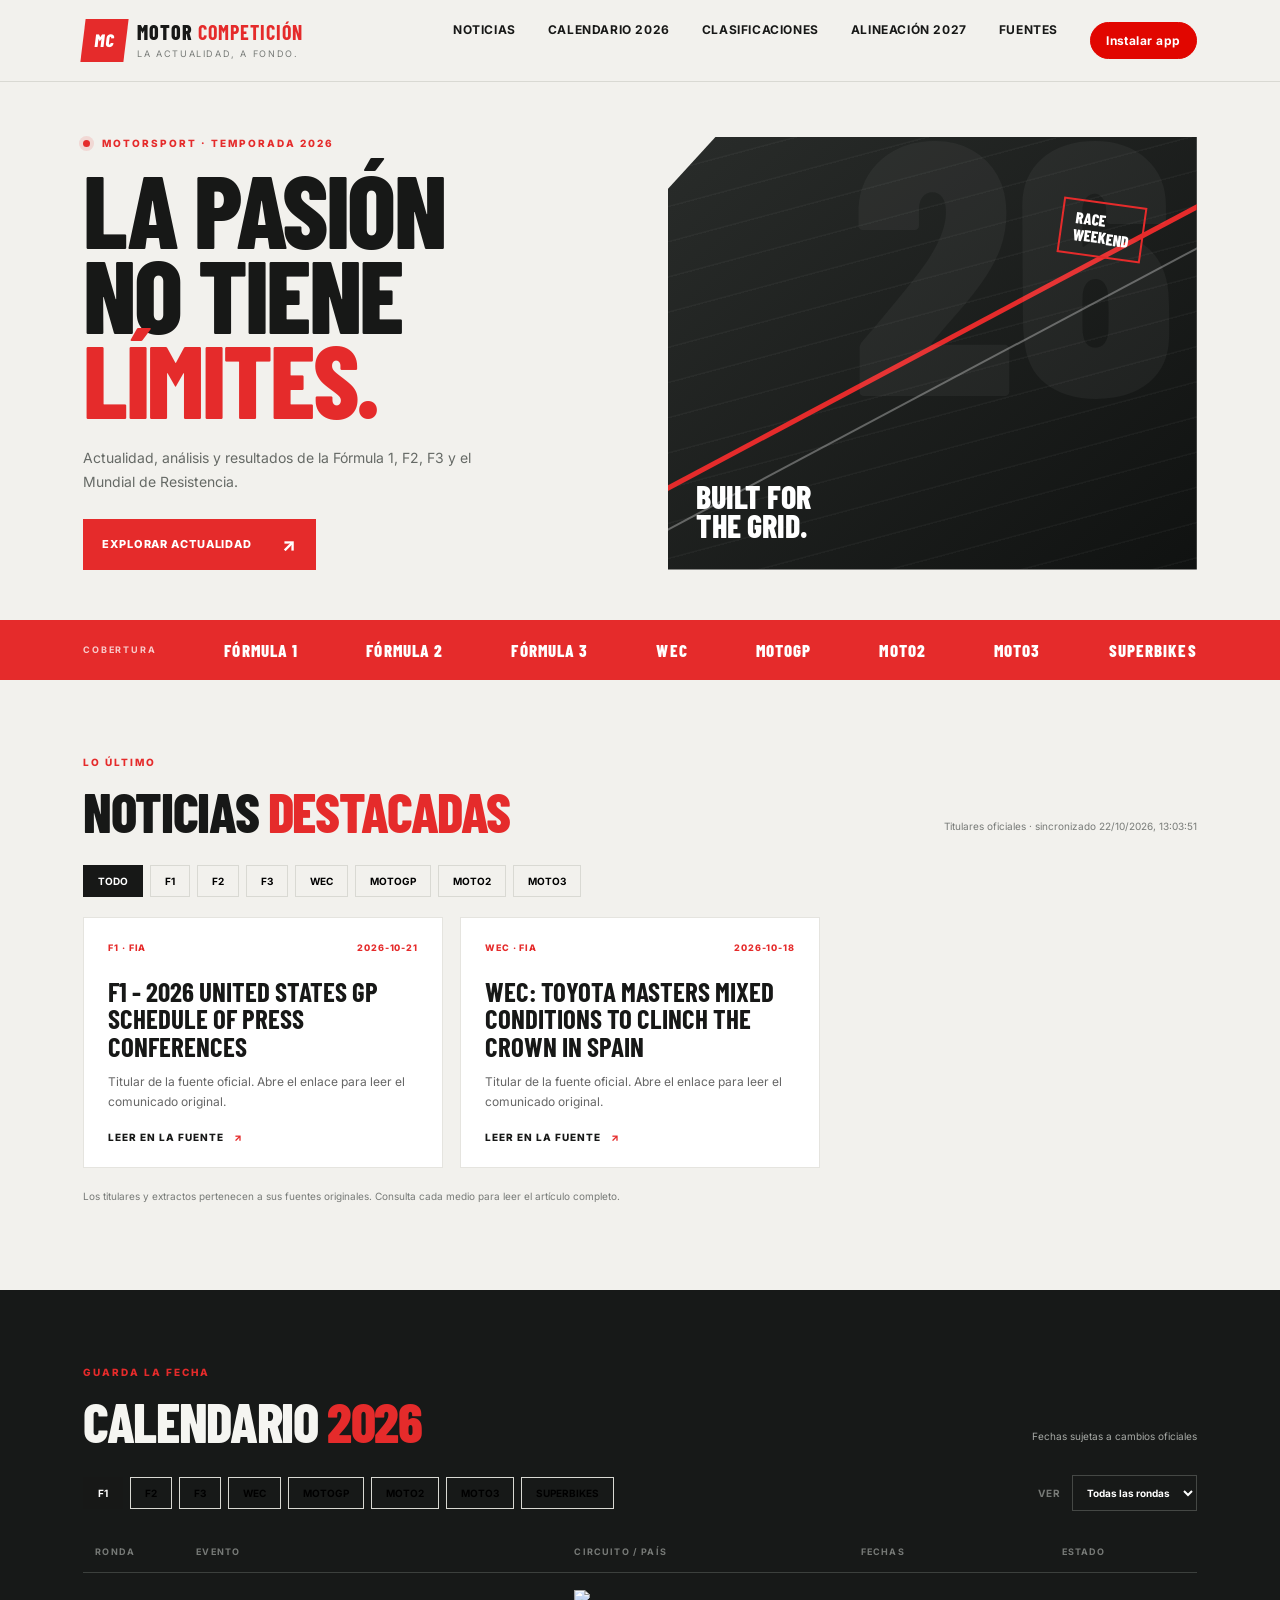
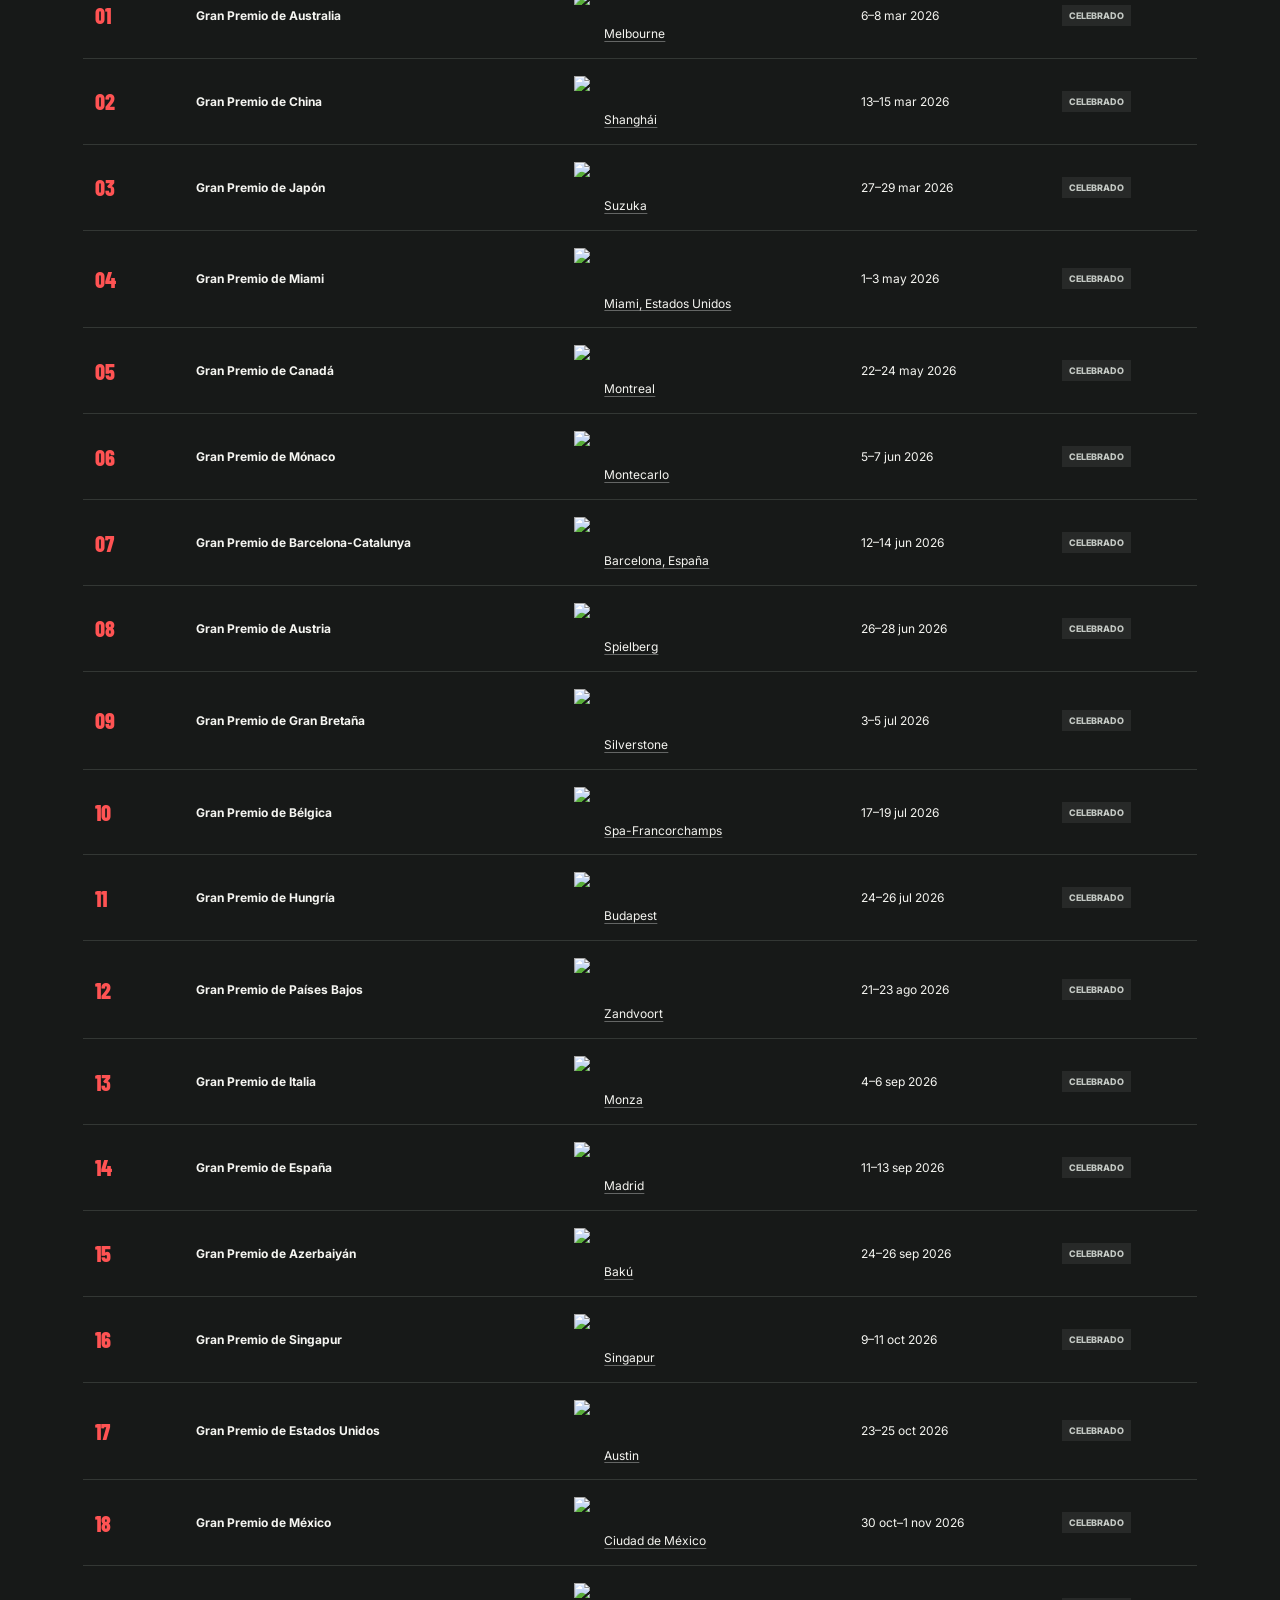
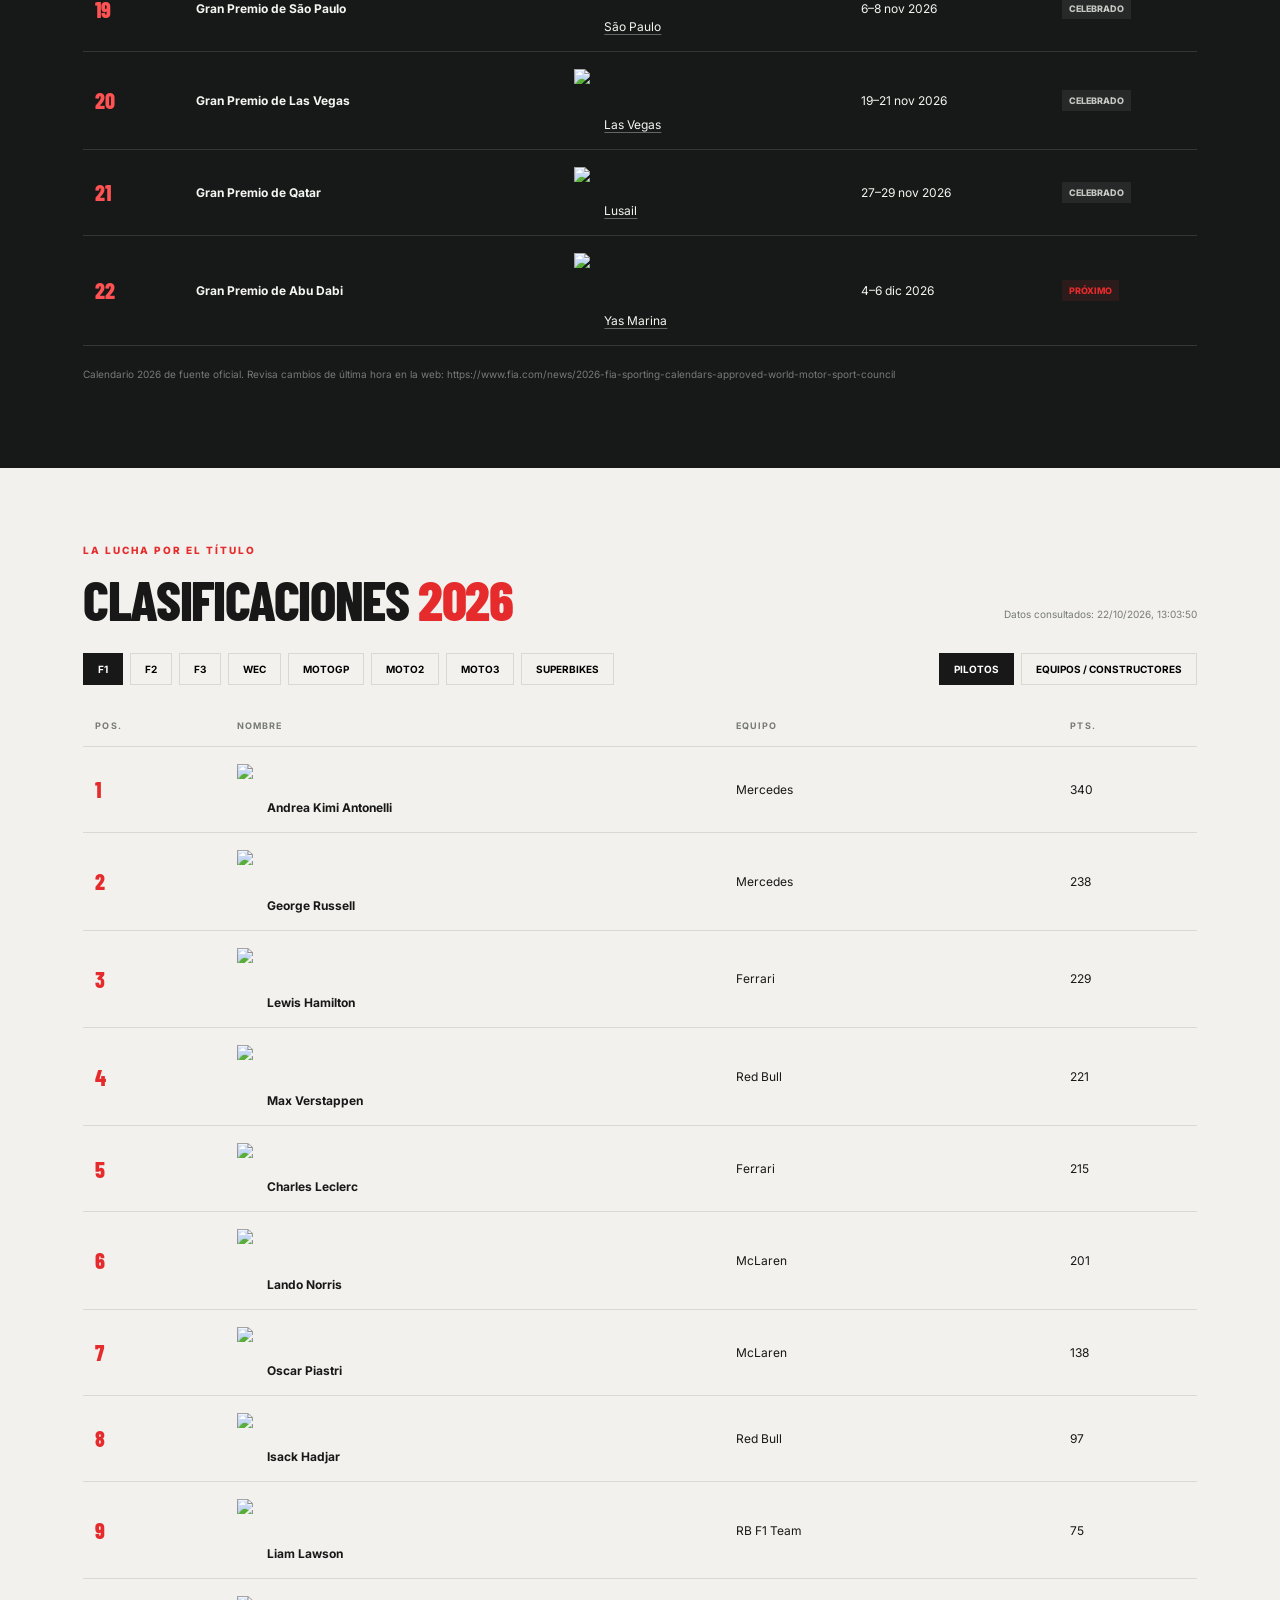
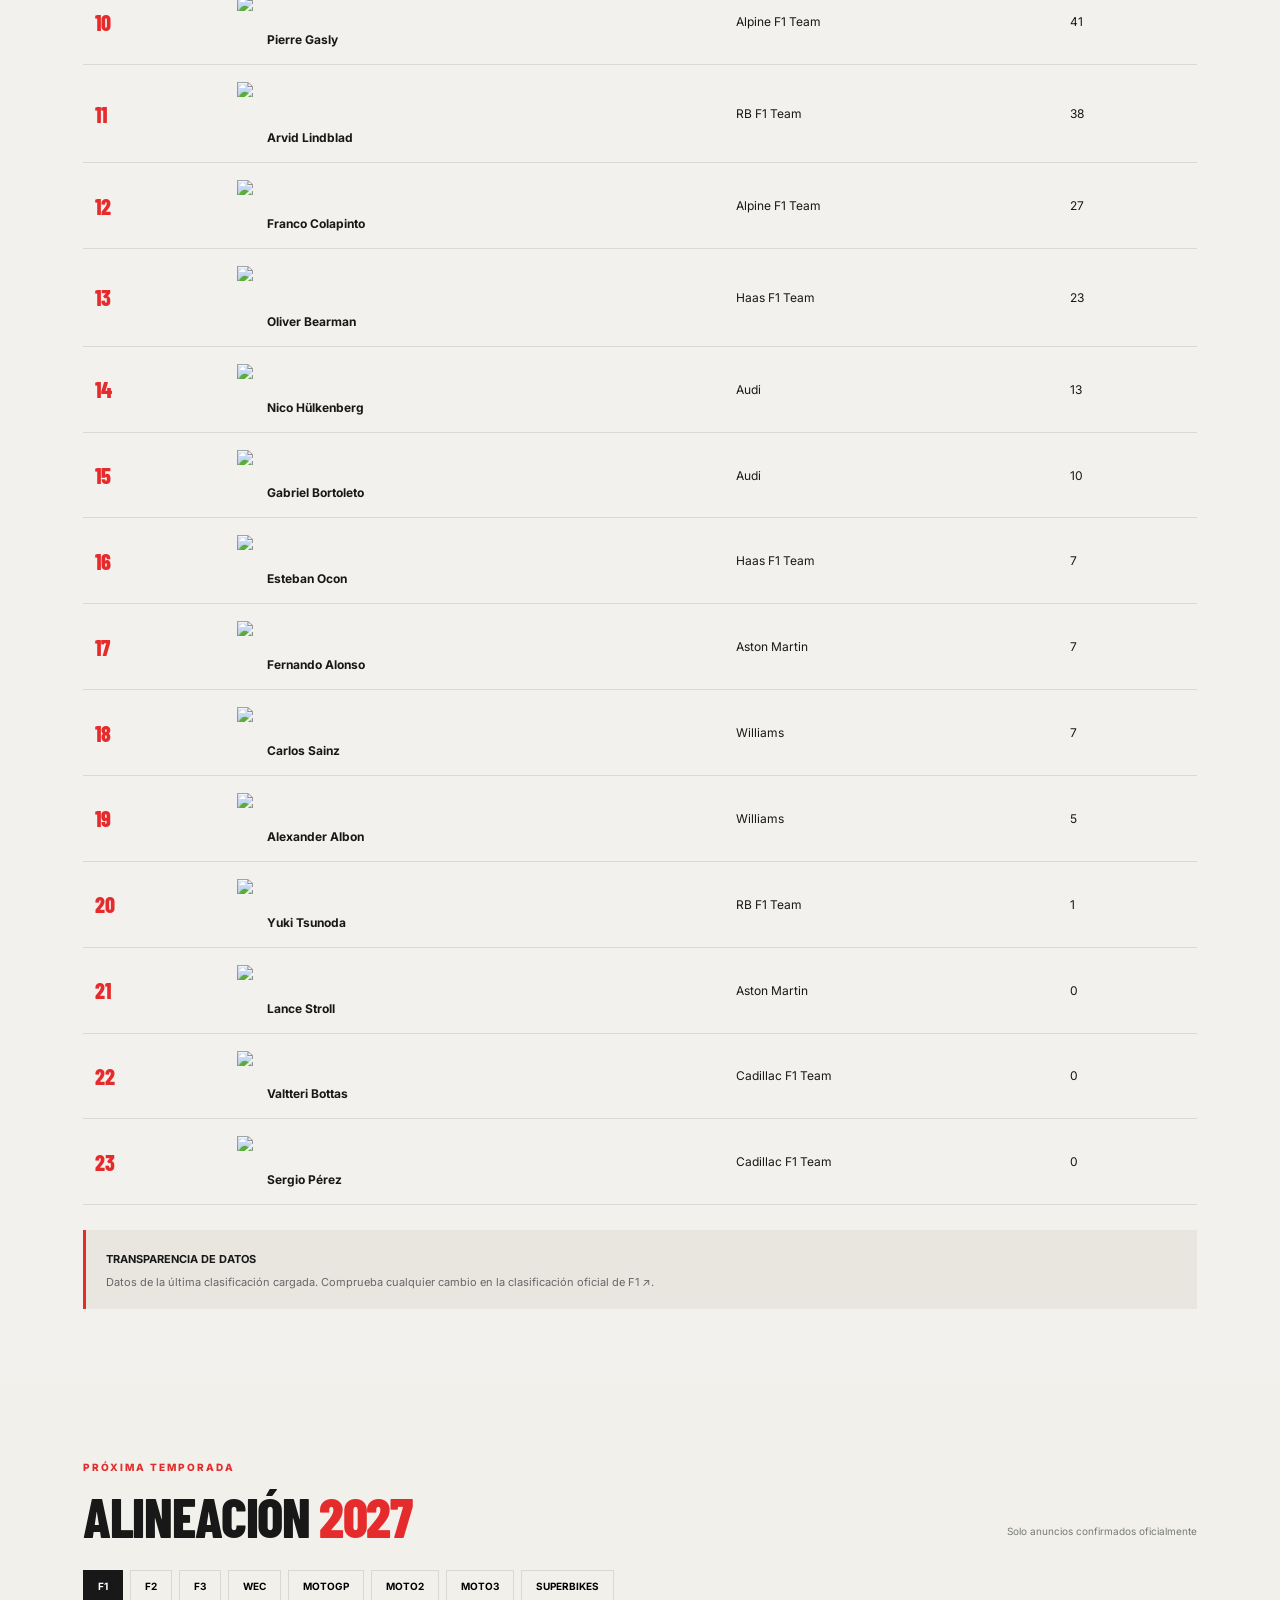
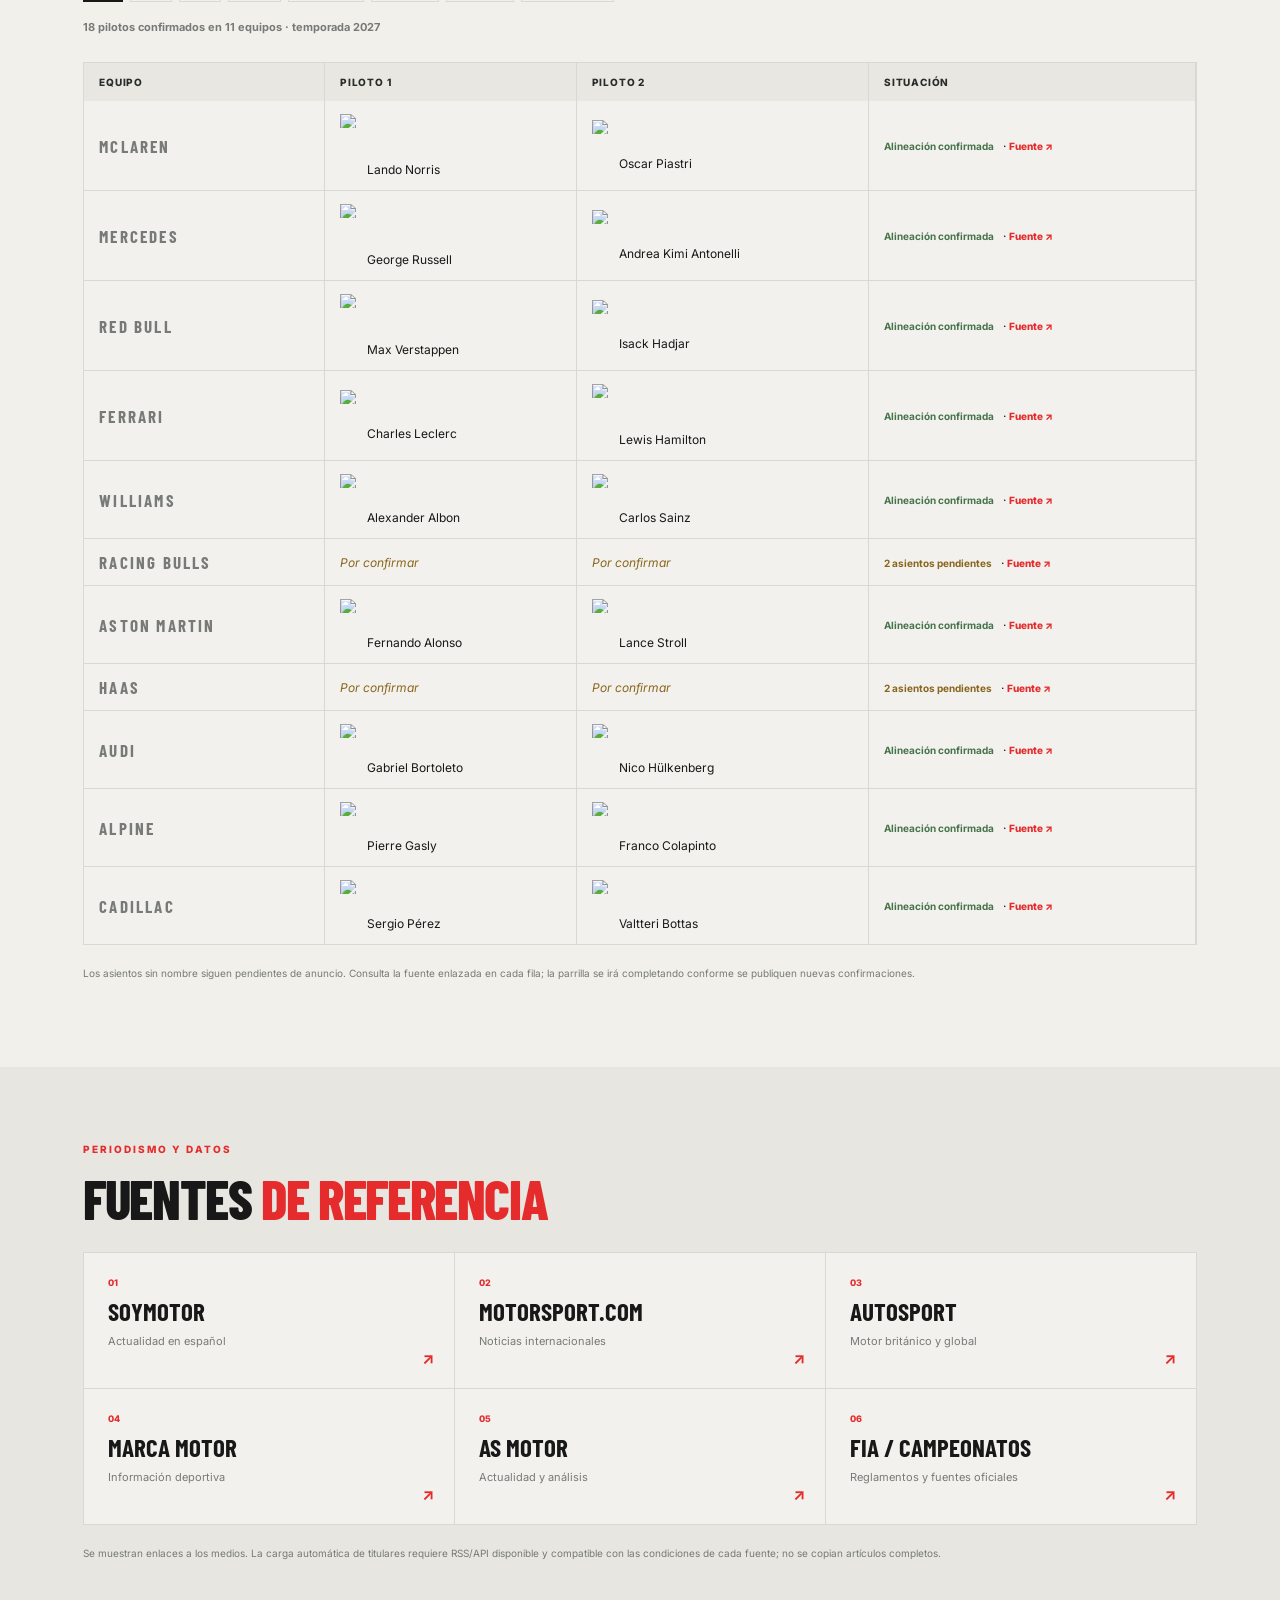
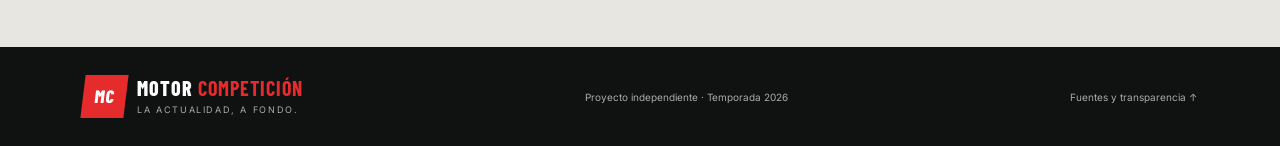
==== index.html @ a53e4759 "Actualiza noticias y clasificaciones de motos a diario # Conflicts: #	data/site-data.json" ====
<!doctype html>
<html lang="es">
<head>
  <meta charset="utf-8"><meta name="viewport" content="width=device-width, initial-scale=1">
  <meta name="description" content="Noticias, calendarios y clasificaciones de Fórmula 1, Fórmula 2, Fórmula 3, WEC y motociclismo.">
  <meta name="theme-color" content="#e10600">
  <meta name="mobile-web-app-capable" content="yes">
  <meta name="apple-mobile-web-app-capable" content="yes">
  <meta name="apple-mobile-web-app-status-bar-style" content="black-translucent">
  <meta name="apple-mobile-web-app-title" content="Motor Competición">
  <link rel="manifest" href="manifest.webmanifest">
  <link rel="icon" href="icons/icon-192.svg" type="image/svg+xml">
  <link rel="apple-touch-icon" href="icons/icon-192.svg">
  <title>Motor Competición | Noticias, calendarios y clasificaciones</title>
  <link rel="preconnect" href="https://fonts.googleapis.com">
  <link href="https://fonts.googleapis.com/css2?family=Barlow+Condensed:wght@500;600;700;800&family=Inter:wght@400;500;600;700&display=swap" rel="stylesheet">
  <link rel="stylesheet" href="styles.css">
</head>
<body>
<header class="site-header">
  <a class="brand" href="#"><span class="brand-mark">MC</span><span>MOTOR <b>COMPETICIÓN</b><small>La actualidad, a fondo.</small></span></a>
  <button class="menu-toggle" id="menuToggle" aria-label="Abrir menú">☰</button>
  <nav id="mainNav"><a href="#noticias">Noticias</a><a href="#calendario">Calendario 2026</a><a href="#clasificaciones">Clasificaciones</a><a href="#alineacion">Alineación 2027</a><a href="#fuentes">Fuentes</a><button class="install-app" id="installApp" type="button">Instalar app</button></nav>
</header>
<main>
  <section class="hero">
    <div class="hero-copy"><p class="eyebrow"><span class="live-dot"></span> MOTORSPORT · TEMPORADA 2026</p>
      <h1>LA PASIÓN<br>NO TIENE <em>LÍMITES.</em></h1>
      <p class="hero-lead">Actualidad, análisis y resultados de la Fórmula 1, F2, F3 y el Mundial de Resistencia.</p>
      <a class="primary-btn" href="#noticias">Explorar actualidad <span>↗</span></a>
    </div>
    <div class="hero-art" role="img" aria-label="Gráfico de competición automovilística">
      <div class="speed-line line-one"></div><div class="speed-line line-two"></div>
      <div class="hero-number">26</div><div class="hero-stamp">RACE<br>WEEKEND</div>
      <div class="hero-caption">BUILT FOR<br>THE GRID.</div>
    </div>
  </section>
  <div class="series-strip"><span>COBERTURA</span><a href="#clasificaciones">FÓRMULA 1</a><a href="#clasificaciones">FÓRMULA 2</a><a href="#clasificaciones">FÓRMULA 3</a><a href="#calendario">WEC</a><a href="#calendario">MOTOGP</a><a href="#calendario">MOTO2</a><a href="#calendario">MOTO3</a><a href="#calendario">SUPERBIKES</a></div>
  <section class="section" id="noticias">
    <div class="section-heading"><div><p class="eyebrow">LO ÚLTIMO</p><h2>Noticias <em>destacadas</em></h2></div><span class="section-note" id="newsStatus">Cargando fuentes…</span></div>
    <div class="filter-row" id="newsFilters"><button class="filter active" data-series="Todos">Todo</button><button class="filter" data-series="F1">F1</button><button class="filter" data-series="F2">F2</button><button class="filter" data-series="F3">F3</button><button class="filter" data-series="WEC">WEC</button><button class="filter" data-series="MotoGP">MotoGP</button><button class="filter" data-series="Moto2">Moto2</button><button class="filter" data-series="Moto3">Moto3</button></div>
    <div class="news-grid" id="newsGrid"><article class="news-card skeleton"></article><article class="news-card skeleton"></article><article class="news-card skeleton"></article></div>
    <p class="fine-print">Los titulares y extractos pertenecen a sus fuentes originales. Consulta cada medio para leer el artículo completo.</p>
  </section>
  <section class="section dark-section" id="calendario">
    <div class="section-heading"><div><p class="eyebrow">GUARDA LA FECHA</p><h2>Calendario <em>2026</em></h2></div><span class="section-note">Fechas sujetas a cambios oficiales</span></div>
    <div class="calendar-controls"><div class="filter-row" id="calendarFilters"><button class="filter active" data-series="F1">F1</button><button class="filter" data-series="F2">F2</button><button class="filter" data-series="F3">F3</button><button class="filter" data-series="WEC">WEC</button><button class="filter" data-series="MotoGP">MotoGP</button><button class="filter" data-series="Moto2">Moto2</button><button class="filter" data-series="Moto3">Moto3</button><button class="filter" data-series="Superbikes">Superbikes</button></div><label>Ver <select id="calendarStatus"><option value="all">Todas las rondas</option><option value="upcoming">Próximas</option><option value="past">Celebradas</option></select></label></div>
    <div class="table-wrap"><table><thead><tr><th>RONDA</th><th>EVENTO</th><th>CIRCUITO / PAÍS</th><th>FECHAS</th><th>ESTADO</th></tr></thead><tbody id="calendarBody"></tbody></table></div>
    <p class="fine-print" id="calendarDisclaimer">Calendario inicial de estructura. Las fechas deben verificarse contra el calendario oficial antes de publicarse como definitivas.</p>
  </section>
  <section class="section" id="clasificaciones">
    <div class="section-heading"><div><p class="eyebrow">LA LUCHA POR EL TÍTULO</p><h2>Clasificaciones <em>2026</em></h2></div><span class="section-note" id="standingsUpdated">Datos de demostración</span></div>
    <div class="standings-toolbar"><div class="filter-row" id="standingsSeries"><button class="filter active" data-series="F1">F1</button><button class="filter" data-series="F2">F2</button><button class="filter" data-series="F3">F3</button><button class="filter" data-series="WEC">WEC</button><button class="filter" data-series="MotoGP">MotoGP</button><button class="filter" data-series="Moto2">Moto2</button><button class="filter" data-series="Moto3">Moto3</button><button class="filter" data-series="Superbikes">Superbikes</button></div><div class="filter-row" id="standingsType"><button class="filter active" data-type="drivers">Pilotos</button><button class="filter" data-type="teams">Equipos / constructores</button></div><label id="wecClassWrap" hidden>Categoría <select id="wecClass"><option value="Hypercar">Hypercar</option><option value="LMGT3">LMGT3</option></select></label></div>
    <div class="table-wrap standings-table-wrap"><table class="standings-table"><thead><tr><th>POS.</th><th>NOMBRE</th><th>EQUIPO</th><th>PTS.</th></tr></thead><tbody id="standingsBody"></tbody></table></div>
    <div class="notice"><strong>Transparencia de datos</strong><p id="standingsDisclaimer">Las filas de muestra no son una clasificación oficial. Para automatizar resultados es necesario configurar una API o fuente autorizada.</p></div>
  </section>
  <section class="section lineup-section" id="alineacion">
    <div class="section-heading"><div><p class="eyebrow">PRÓXIMA TEMPORADA</p><h2>Alineación <em>2027</em></h2></div><span class="section-note">Solo anuncios confirmados oficialmente</span></div>
    <div class="filter-row" id="lineupFilters"><button class="filter active" data-series="F1">F1</button><button class="filter" data-series="F2">F2</button><button class="filter" data-series="F3">F3</button><button class="filter" data-series="WEC">WEC</button><button class="filter" data-series="MotoGP">MotoGP</button><button class="filter" data-series="Moto2">Moto2</button><button class="filter" data-series="Moto3">Moto3</button><button class="filter" data-series="Superbikes">Superbikes</button></div>
    <p class="lineup-status" id="lineupStatus" aria-live="polite"></p>
    <div class="lineup-grid" id="lineupGrid"></div>
    <p class="fine-print">Los asientos sin nombre siguen pendientes de anuncio. Consulta la fuente enlazada en cada fila; la parrilla se irá completando conforme se publiquen nuevas confirmaciones.</p>
  </section>
  <section class="section source-section" id="fuentes">
    <div class="section-heading"><div><p class="eyebrow">PERIODISMO Y DATOS</p><h2>Fuentes <em>de referencia</em></h2></div></div>
    <div class="source-grid">
      <a href="https://soymotor.com/" target="_blank" rel="noopener"><span>01</span><strong>SoyMotor</strong><small>Actualidad en español</small><b>↗</b></a>
      <a href="https://es.motorsport.com/" target="_blank" rel="noopener"><span>02</span><strong>Motorsport.com</strong><small>Noticias internacionales</small><b>↗</b></a>
      <a href="https://www.autosport.com/" target="_blank" rel="noopener"><span>03</span><strong>Autosport</strong><small>Motor británico y global</small><b>↗</b></a>
      <a href="https://www.marca.com/motor.html" target="_blank" rel="noopener"><span>04</span><strong>MARCA Motor</strong><small>Información deportiva</small><b>↗</b></a>
      <a href="https://as.com/motor/" target="_blank" rel="noopener"><span>05</span><strong>AS Motor</strong><small>Actualidad y análisis</small><b>↗</b></a>
      <a href="https://www.fia.com/" target="_blank" rel="noopener"><span>06</span><strong>FIA / campeonatos</strong><small>Reglamentos y fuentes oficiales</small><b>↗</b></a>
    </div>
    <p class="fine-print">Se muestran enlaces a los medios. La carga automática de titulares requiere RSS/API disponible y compatible con las condiciones de cada fuente; no se copian artículos completos.</p>
  </section>
</main>
<footer><a class="brand" href="#"><span class="brand-mark">MC</span><span>MOTOR <b>COMPETICIÓN</b><small>La actualidad, a fondo.</small></span></a><span>Proyecto independiente · Temporada 2026</span><a href="#fuentes">Fuentes y transparencia ↑</a></footer>
<script src="app.js?v=moto-series-2027"></script>
</body></html>
---- styles.css ----
@charset "UTF-8";
:root {
  --bg: #f2f1ed;
  --ink: #171817;
  --muted: #777a77;
  --red: #e52b2b;
  --line: #d9d9d3;
  --dark: #171918;
  --card: #fff;
  --font: Inter, sans-serif;
  --display: Barlow Condensed, sans-serif;
}

* {
  box-sizing: border-box;
}

html {
  scroll-behavior: smooth;
}

body {
  margin: 0;
  background: #f2f1ed;
  color: #171817;
  font-family: "Inter", sans-serif;
}

a {
  color: inherit;
  text-decoration: none;
}

.site-header {
  height: 82px;
  padding: 0 6.5%;
  display: flex;
  align-items: center;
  justify-content: space-between;
  border-bottom: 1px solid #d9d9d3;
  background: #f2f1ed;
}

.brand {
  display: flex;
  align-items: center;
  gap: 11px;
  font-family: "Barlow Condensed", sans-serif;
  font-weight: 800;
  letter-spacing: 0.05em;
  font-size: 20px;
  line-height: 0.9;
}

.brand b {
  color: #e52b2b;
}

.brand small {
  display: block;
  font: 9px "Inter", sans-serif;
  letter-spacing: 0.18em;
  color: #777a77;
  margin-top: 7px;
  text-transform: uppercase;
}

.brand-mark {
  display: grid;
  place-items: center;
  background: #e52b2b;
  color: white;
  font-size: 18px;
  font-weight: 800;
  width: 43px;
  height: 43px;
  transform: skew(-7deg);
}

nav {
  display: flex;
  gap: 32px;
  font-size: 12px;
  font-weight: 700;
  text-transform: uppercase;
  letter-spacing: 0.05em;
}

nav a:hover, .source-grid a:hover strong {
  color: #e52b2b;
}

.menu-toggle {
  display: none;
  border: 0;
  background: none;
  font-size: 25px;
}

.hero {
  min-height: 490px;
  display: grid;
  grid-template-columns: 1.05fr 0.95fr;
  padding: 55px 6.5% 50px;
  overflow: hidden;
}

.hero-copy {
  align-self: center;
  z-index: 1;
}

.eyebrow {
  font-size: 10px;
  font-weight: 800;
  letter-spacing: 0.2em;
  color: #e52b2b;
  margin: 0 0 17px;
}

.live-dot {
  display: inline-block;
  width: 7px;
  height: 7px;
  border-radius: 50%;
  background: #e52b2b;
  margin-right: 8px;
  box-shadow: 0 0 0 4px #e52b2b20;
}

h1, h2 {
  font-family: "Barlow Condensed", sans-serif;
  font-weight: 800;
  text-transform: uppercase;
  letter-spacing: -0.025em;
  margin: 0;
}

h1 {
  font-size: clamp(58px, 8vw, 108px);
  line-height: 0.83;
}

h1 em, h2 em {
  font-style: normal;
  color: #e52b2b;
}

.hero-lead {
  max-width: 440px;
  color: #666a66;
  line-height: 1.7;
  font-size: 14px;
  margin: 25px 0;
}

.primary-btn {
  display: inline-flex;
  gap: 30px;
  align-items: center;
  background: #e52b2b;
  color: #fff;
  padding: 15px 19px;
  font-size: 11px;
  font-weight: 800;
  text-transform: uppercase;
  letter-spacing: 0.08em;
}

.primary-btn span {
  font-size: 18px;
}

.hero-art {
  position: relative;
  min-height: 370px;
  background: linear-gradient(140deg, #292c2a, #101211);
  overflow: hidden;
  clip-path: polygon(9% 0, 100% 0, 100% 100%, 0 100%, 0 12%);
}

.hero-art:before {
  content: "";
  position: absolute;
  inset: 0;
  background: repeating-linear-gradient(165deg, transparent 0 32px, #ffffff09 33px 34px);
}

.hero-number {
  position: absolute;
  font-family: "Barlow Condensed", sans-serif;
  font-size: clamp(180px, 29vw, 360px);
  font-weight: 800;
  color: #ffffff0b;
  right: 4%;
  top: -15%;
  line-height: 1;
}

.hero-stamp {
  position: absolute;
  right: 10%;
  top: 15%;
  border: 2px solid #e52b2b;
  color: #fff;
  padding: 9px 12px;
  font-family: "Barlow Condensed", sans-serif;
  font-weight: 800;
  line-height: 1.05;
  transform: rotate(8deg);
}

.hero-caption {
  position: absolute;
  bottom: 30px;
  left: 28px;
  color: white;
  font-family: "Barlow Condensed", sans-serif;
  font-size: 32px;
  font-weight: 800;
  line-height: 0.9;
}

.speed-line {
  position: absolute;
  height: 5px;
  background: #e52b2b;
  transform: rotate(-28deg);
  width: 120%;
  left: -10%;
  top: 48%;
}

.line-two {
  top: 58%;
  height: 2px;
  background: #ffffff50;
}

.series-strip {
  display: flex;
  align-items: center;
  justify-content: space-between;
  gap: 15px;
  padding: 20px 6.5%;
  background: #e52b2b;
  color: #fff;
  font-family: "Barlow Condensed", sans-serif;
  font-weight: 800;
  letter-spacing: 0.07em;
}

.series-strip span {
  font: 700 9px "Inter", sans-serif;
  letter-spacing: 0.2em;
  opacity: 0.75;
}

.series-strip a {
  font-size: 17px;
}

.section {
  padding: 76px 6.5%;
}

.section-heading {
  display: flex;
  align-items: end;
  justify-content: space-between;
  gap: 20px;
  margin-bottom: 28px;
}

.section-heading h2 {
  font-size: clamp(36px, 5vw, 55px);
  line-height: 0.95;
}

.section-note {
  font-size: 10px;
  color: #777a77;
  padding-bottom: 5px;
}

.filter-row {
  display: flex;
  gap: 7px;
  flex-wrap: wrap;
}

.filter {
  border: 1px solid #d9d9d3;
  background: transparent;
  padding: 9px 14px;
  font: 700 10px "Inter", sans-serif;
  text-transform: uppercase;
  cursor: pointer;
}

.filter.active, .filter:hover {
  background: #171817;
  border-color: #171817;
  color: #fff;
}

.news-grid {
  display: grid;
  grid-template-columns: repeat(3, minmax(0, 1fr));
  gap: 17px;
  margin-top: 20px;
}

.news-card {
  min-height: 220px;
  background: #fff;
  padding: 24px;
  display: flex;
  flex-direction: column;
  border: 1px solid #e5e4df;
}

.news-card .card-top {
  display: flex;
  justify-content: space-between;
  gap: 12px;
  font-size: 9px;
  font-weight: 800;
  letter-spacing: 0.1em;
  color: #e52b2b;
  text-transform: uppercase;
}

.news-card h3 {
  font-family: "Barlow Condensed", sans-serif;
  font-size: 27px;
  line-height: 1.02;
  text-transform: uppercase;
  margin: 25px 0 12px;
}

.news-card p {
  font-size: 12px;
  color: #666;
  line-height: 1.6;
  margin: 0 0 20px;
}

.news-card .card-link {
  margin-top: auto;
  font-size: 10px;
  font-weight: 800;
  text-transform: uppercase;
  letter-spacing: 0.1em;
}

.news-card .card-link span {
  color: #e52b2b;
  margin-left: 7px;
}

.skeleton {
  background: linear-gradient(100deg, #e8e7e2 20%, #f7f6f3 40%, #e8e7e2 60%);
  background-size: 200% 100%;
  animation: shine 1.4s infinite;
}

@keyframes shine {
  to {
    background-position: -200% 0;
  }
}
.fine-print {
  font-size: 10px;
  color: #777a77;
  line-height: 1.6;
  margin-top: 20px;
}

.dark-section {
  background: #171918;
  color: #f5f5f1;
}

.dark-section .section-note {
  color: #a7aaa6;
}

.calendar-controls, .standings-toolbar {
  display: flex;
  justify-content: space-between;
  align-items: center;
  gap: 18px;
  flex-wrap: wrap;
  margin-bottom: 20px;
}

.calendar-controls label, .standings-toolbar label {
  font-size: 10px;
  color: #777a77;
  text-transform: uppercase;
  font-weight: 700;
  letter-spacing: 0.1em;
}

select {
  padding: 10px;
  border: 1px solid #d9d9d3;
  background: transparent;
  color: inherit;
  font: inherit;
  margin-left: 8px;
}

.dark-section select {
  border-color: #454845;
  color: #fff;
}

.dark-section select option {
  color: #111;
}

.table-wrap {
  overflow: auto;
}

table {
  width: 100%;
  border-collapse: collapse;
  text-align: left;
  min-width: 590px;
}

th {
  font-size: 9px;
  letter-spacing: 0.13em;
  color: #777a77;
  padding: 15px 12px;
  border-bottom: 1px solid #d9d9d3;
}

td {
  padding: 17px 12px;
  border-bottom: 1px solid #d9d9d3;
  font-size: 12px;
}

td:first-child {
  font-family: "Barlow Condensed", sans-serif;
  font-size: 22px;
  font-weight: 800;
  color: #e52b2b;
}

.dark-section th {
  border-color: #3c403d;
}

.dark-section td {
  border-color: #333734;
}

.dark-section td:first-child {
  color: #ff5353;
}

.status-pill {
  display: inline-block;
  padding: 5px 7px;
  font-size: 9px;
  text-transform: uppercase;
  font-weight: 800;
  background: #e52b2b18;
  color: #e52b2b;
}

.status-pill.past {
  background: #ffffff12;
  color: #c3c8c3;
}

.standings-toolbar {
  justify-content: flex-start;
}

.standings-toolbar #standingsType {
  margin-left: auto;
}

.standings-toolbar label[hidden] {
  display: none;
}

.notice {
  background: #e8e6df;
  border-left: 3px solid #e52b2b;
  padding: 17px 20px;
  margin-top: 25px;
}

.notice strong {
  font-size: 11px;
  text-transform: uppercase;
}

.notice p {
  font-size: 11px;
  color: #666;
  line-height: 1.6;
  margin: 7px 0 0;
}

.source-section {
  background: #e7e6e0;
}

.source-grid {
  display: grid;
  grid-template-columns: repeat(3, 1fr);
  gap: 1px;
  background: #d9d9d3;
  border: 1px solid #d9d9d3;
}

.source-grid a {
  position: relative;
  display: flex;
  flex-direction: column;
  gap: 8px;
  background: #f2f1ed;
  padding: 24px;
  min-height: 135px;
}

.source-grid a > span {
  font-size: 9px;
  color: #e52b2b;
  font-weight: 800;
}

.source-grid strong {
  font-family: "Barlow Condensed", sans-serif;
  font-size: 25px;
  text-transform: uppercase;
}

.source-grid small {
  font-size: 11px;
  color: #777a77;
}

.source-grid b {
  position: absolute;
  right: 20px;
  bottom: 20px;
  color: #e52b2b;
}

footer {
  display: flex;
  align-items: center;
  justify-content: space-between;
  gap: 20px;
  padding: 28px 6.5%;
  background: #101211;
  color: #fff;
}

footer > span, footer > a:last-child {
  font-size: 10px;
  color: #aaa;
}

footer .brand small {
  color: #aaa;
}

@media (max-width: 800px) {
  .site-header {
    height: 72px;
  }

  .menu-toggle {
    display: block;
  }

  nav {
    display: none;
    position: absolute;
    top: 72px;
    left: 0;
    right: 0;
    z-index: 5;
    background: #f2f1ed;
    padding: 22px 6.5%;
    flex-direction: column;
    gap: 20px;
    border-bottom: 1px solid #d9d9d3;
  }

  nav.open {
    display: flex;
  }

  .hero {
    grid-template-columns: 1fr;
    padding-top: 50px;
    gap: 30px;
  }

  .hero-art {
    min-height: 270px;
  }

  .series-strip {
    overflow: auto;
    justify-content: flex-start;
  }

  .series-strip span {
    flex-shrink: 0;
  }

  .series-strip a {
    flex-shrink: 0;
  }

  .news-grid {
    grid-template-columns: 1fr 1fr;
  }

  .section {
    padding: 58px 5%;
  }

  .source-grid {
    grid-template-columns: 1fr 1fr;
  }

  .standings-toolbar #standingsType {
    margin-left: 0;
  }

  footer {
    flex-wrap: wrap;
  }
}
@media (max-width: 520px) {
  .hero {
    padding-left: 5%;
    padding-right: 5%;
  }

  .news-grid, .source-grid {
    grid-template-columns: 1fr;
  }

  .section-heading {
    align-items: start;
    flex-direction: column;
  }

  .section-note {
    padding: 0;
  }

  .calendar-controls {
    align-items: start;
    flex-direction: column;
  }

  .hero-art {
    min-height: 240px;
  }

  .series-strip {
    padding-left: 5%;
    padding-right: 5%;
  }

  footer {
    padding: 25px 5%;
  }

  footer > span {
    order: 3;
    width: 100%;
  }
}
/* PWA / mobile app affordances */
.install-app {
  border: 1px solid #e10600;
  background: #e10600;
  color: #fff;
  border-radius: 999px;
  padding: 10px 15px;
  font: 700 12px Inter, sans-serif;
  letter-spacing: 0.04em;
  cursor: pointer;
  white-space: nowrap;
}

.install-app:hover {
  background: #b80500;
}

@media (max-width: 760px) {
  .site-header {
    position: sticky;
    top: 0;
    z-index: 20;
    backdrop-filter: blur(14px);
  }

  #mainNav {
    padding: 18px 5%;
    gap: 16px;
  }

  #mainNav .install-app {
    width: 100%;
    margin-top: 4px;
    padding: 13px;
  }

  .menu-toggle {
    min-width: 42px;
    min-height: 42px;
  }

  .primary-btn {
    min-height: 46px;
  }

  button, .filter-btn, .series-btn {
    touch-action: manipulation;
  }

  body {
    padding-bottom: env(safe-area-inset-bottom);
  }

  footer {
    padding-bottom: calc(25px + env(safe-area-inset-bottom));
  }
}
/* Clasificaciones sin desplazamiento horizontal en pantallas móviles */
@media (max-width: 760px) {
  .standings-table-wrap {
    overflow-x: visible;
    width: 100%;
    max-width: 100%;
  }

  .standings-table {
    width: 100%;
    min-width: 0;
    table-layout: fixed;
    border-collapse: collapse;
  }

  .standings-table th {
    font-size: 9px;
    letter-spacing: 0.06em;
    padding: 12px 5px;
    white-space: normal;
  }

  .standings-table td {
    font-size: 11px;
    padding: 13px 5px;
    overflow-wrap: anywhere;
    word-break: normal;
  }

  .standings-table th:nth-child(1), .standings-table td:nth-child(1) {
    width: 12%;
  }

  .standings-table th:nth-child(2), .standings-table td:nth-child(2) {
    width: 36%;
  }

  .standings-table th:nth-child(3), .standings-table td:nth-child(3) {
    width: 32%;
  }

  .standings-table th:nth-child(4), .standings-table td:nth-child(4) {
    width: 20%;
    text-align: right;
  }

  .standings-table td:first-child {
    font-size: 20px;
  }

  .standings-table td:nth-child(2) strong {
    display: block;
    line-height: 1.25;
  }

  .standings-table td:nth-child(3) {
    line-height: 1.25;
  }

  .standings-toolbar {
    gap: 10px;
  }

  .standings-toolbar #standingsSeries, .standings-toolbar #standingsType {
    width: 100%;
    margin-left: 0;
  }

  .standings-toolbar .filter-row {
    display: flex;
    flex-wrap: wrap;
    gap: 6px;
  }

  .standings-toolbar .filter {
    padding: 9px 11px;
    font-size: 10px;
  }
}
@media (max-width: 380px) {
  .standings-table th {
    font-size: 8px;
    padding: 10px 3px;
  }

  .standings-table td {
    font-size: 10px;
    padding: 12px 3px;
  }

  .standings-table th:nth-child(2), .standings-table td:nth-child(2) {
    width: 35%;
  }

  .standings-table th:nth-child(3), .standings-table td:nth-child(3) {
    width: 31%;
  }

  .standings-table th:nth-child(4), .standings-table td:nth-child(4) {
    width: 22%;
  }
}
.country-flag {
  display: inline-block;
  width: 22px;
  height: 15px;
  margin-right: 8px;
  object-fit: cover;
  line-height: 1;
  vertical-align: -0.18em;
}

.circuit-link {
  text-decoration: underline;
  text-decoration-color: #ffffff55;
  text-underline-offset: 3px;
}
.circuit-link:hover {
  color: #e52b2b;
  text-decoration-color: currentColor;
}

.schedule-page {
  min-height: 100vh;
  background: #171918;
  color: #f5f5f1;
}
.schedule-page .site-header {
  background: #171918;
  border-color: #3c403d;
}

.back-link,
.back-mobile {
  color: #c3c8c3;
  font-size: 11px;
  font-weight: 700;
  text-transform: uppercase;
}

.back-mobile {
  display: none;
}

.schedule-main {
  max-width: 1120px;
  margin: 0 auto;
  padding: 72px 6.5% 90px;
}
.schedule-main > h1 {
  max-width: 900px;
  font-size: clamp(52px, 8vw, 96px);
  line-height: 0.9;
}

.schedule-location {
  margin: 20px 0 44px;
  color: #c3c8c3;
  font-size: 14px;
}

.schedule-panel {
  padding: 30px;
  background: #202321;
}
.schedule-panel .section-heading {
  margin-bottom: 14px;
}
.schedule-panel .section-heading h2 {
  font-size: clamp(32px, 5vw, 48px);
}
.schedule-panel .section-note {
  color: #c3c8c3;
  margin-bottom: 16px;
}

.schedule-table {
  min-width: 560px;
}
.schedule-table th,
.schedule-table td {
  border-color: #3c403d;
}

.schedule-hint {
  color: #c3c8c3;
  font-size: 11px;
  line-height: 1.6;
}

#scheduleSource a {
  color: #fff;
  text-decoration: underline;
}

.schedule-main > .primary-btn {
  margin-top: 22px;
}

@media (max-width: 760px) {
  .back-link {
    display: none;
  }

  .back-mobile {
    display: inline-block;
    margin-bottom: 30px;
  }

  .schedule-main {
    padding: 42px 5% 60px;
  }

  .schedule-panel {
    padding: 22px 16px;
  }
}
@media (max-width: 600px) {
  .schedule-table {
    min-width: 0;
    table-layout: fixed;
  }
  .schedule-table thead {
    display: none;
  }
  .schedule-table tbody,
.schedule-table tr {
    display: block;
  }
  .schedule-table tr {
    display: grid;
    grid-template-columns: minmax(0, 1fr) minmax(0, 1fr);
    padding: 10px 0;
    border-bottom: 1px solid #3c403d;
  }
  .schedule-table td {
    display: block;
    padding: 6px 3px;
    border: 0;
    font-size: 11px;
    overflow-wrap: anywhere;
  }
  .schedule-table td:first-child {
    grid-column: 1/-1;
    padding-bottom: 8px;
    font-size: 18px;
  }
  .schedule-table td:nth-child(2)::before,
.schedule-table td:nth-child(3)::before {
    display: block;
    margin-bottom: 4px;
    color: #a7aaa6;
    font-size: 8px;
    font-weight: 800;
    letter-spacing: 0.12em;
  }
  .schedule-table td:nth-child(2)::before {
    content: "MADRID";
  }
  .schedule-table td:nth-child(3)::before {
    content: "LONDRES";
  }
}
.lineup-section {
  background: #f1f0eb;
}

.lineup-status {
  margin: 18px 0 0;
  color: #777a77;
  font-size: 11px;
  font-weight: 700;
}

.lineup-grid {
  display: grid;
  grid-template-columns: repeat(3, minmax(0, 1fr));
  gap: 16px;
  margin-top: 14px;
}

.lineup-card {
  display: flex;
  flex-direction: column;
  min-height: 230px;
  padding: 22px;
  border: 1px solid #deddd7;
  background: #f2f1ed;
}
.lineup-card .lineup-card-top {
  display: flex;
  justify-content: space-between;
  gap: 10px;
  color: #e52b2b;
  font-size: 9px;
  font-weight: 800;
  letter-spacing: 0.1em;
}
.lineup-card h3 {
  margin: 21px 0 12px;
  font-family: "Barlow Condensed", sans-serif;
  font-size: 26px;
  line-height: 1;
  text-transform: uppercase;
}
.lineup-card ul {
  display: grid;
  gap: 9px;
  margin: 0 0 20px;
  padding: 0;
  list-style: none;
}
.lineup-card li {
  display: flex;
  align-items: center;
  gap: 8px;
  font-size: 12px;
  font-weight: 700;
}
.lineup-card li span {
  margin-left: auto;
  color: #55805a;
  font-size: 8px;
  letter-spacing: 0.08em;
}
.lineup-card .country-flag {
  width: 20px;
  height: 14px;
  object-fit: cover;
}
.lineup-card .lineup-vacant {
  color: #777a77;
  font-weight: 500;
}
.lineup-card .lineup-vacant span {
  color: #777a77;
}
.lineup-card .card-link {
  margin-top: auto;
  font-size: 9px;
  font-weight: 800;
  letter-spacing: 0.08em;
  text-transform: uppercase;
}
.lineup-card p {
  color: #666;
  font-size: 12px;
  line-height: 1.6;
}

.lineup-empty {
  grid-column: 1/-1;
}

.lineup-table-wrap {
  grid-column: 1/-1;
  margin-top: 14px;
  overflow-x: auto;
  border: 1px solid #d9d9d3;
  background: #f2f1ed;
}

.lineup-table {
  width: 100%;
  min-width: 760px;
  border-collapse: collapse;
  text-align: left;
}
.lineup-table th,
.lineup-table td {
  padding: 13px 15px;
  border-right: 1px solid #d9d9d3;
  border-bottom: 1px solid #d9d9d3;
  font-size: 12px;
  vertical-align: middle;
}
.lineup-table thead th {
  color: #292c2a;
  background: #e8e7e1;
  font-size: 10px;
  font-weight: 800;
  letter-spacing: 0.08em;
  text-transform: uppercase;
}
.lineup-table tbody th {
  min-width: 135px;
  font-family: "Barlow Condensed", sans-serif;
  font-size: 17px;
  text-transform: uppercase;
  white-space: nowrap;
}
.lineup-table td .country-flag {
  width: 20px;
  height: 14px;
  margin-right: 7px;
  object-fit: cover;
  vertical-align: -2px;
}
.lineup-table td:last-child {
  min-width: 185px;
}
.lineup-table td:last-child a {
  color: #e52b2b;
  font-size: 10px;
  font-weight: 800;
  white-space: nowrap;
}
.lineup-table tr:last-child th,
.lineup-table tr:last-child td {
  border-bottom: 0;
}

.lineup-situation {
  display: inline-block;
  margin-right: 6px;
  font-size: 10px;
  font-weight: 700;
  white-space: nowrap;
}
.lineup-situation.complete {
  color: #47744b;
}
.lineup-situation.pending,
.lineup-situation .lineup-pending {
  color: #8a651c;
}

.lineup-pending {
  color: #8a651c;
  font-style: italic;
}

@media (max-width: 800px) {
  .lineup-grid {
    grid-template-columns: repeat(2, minmax(0, 1fr));
  }
}
@media (max-width: 520px) {
  .lineup-grid {
    grid-template-columns: 1fr;
  }
}
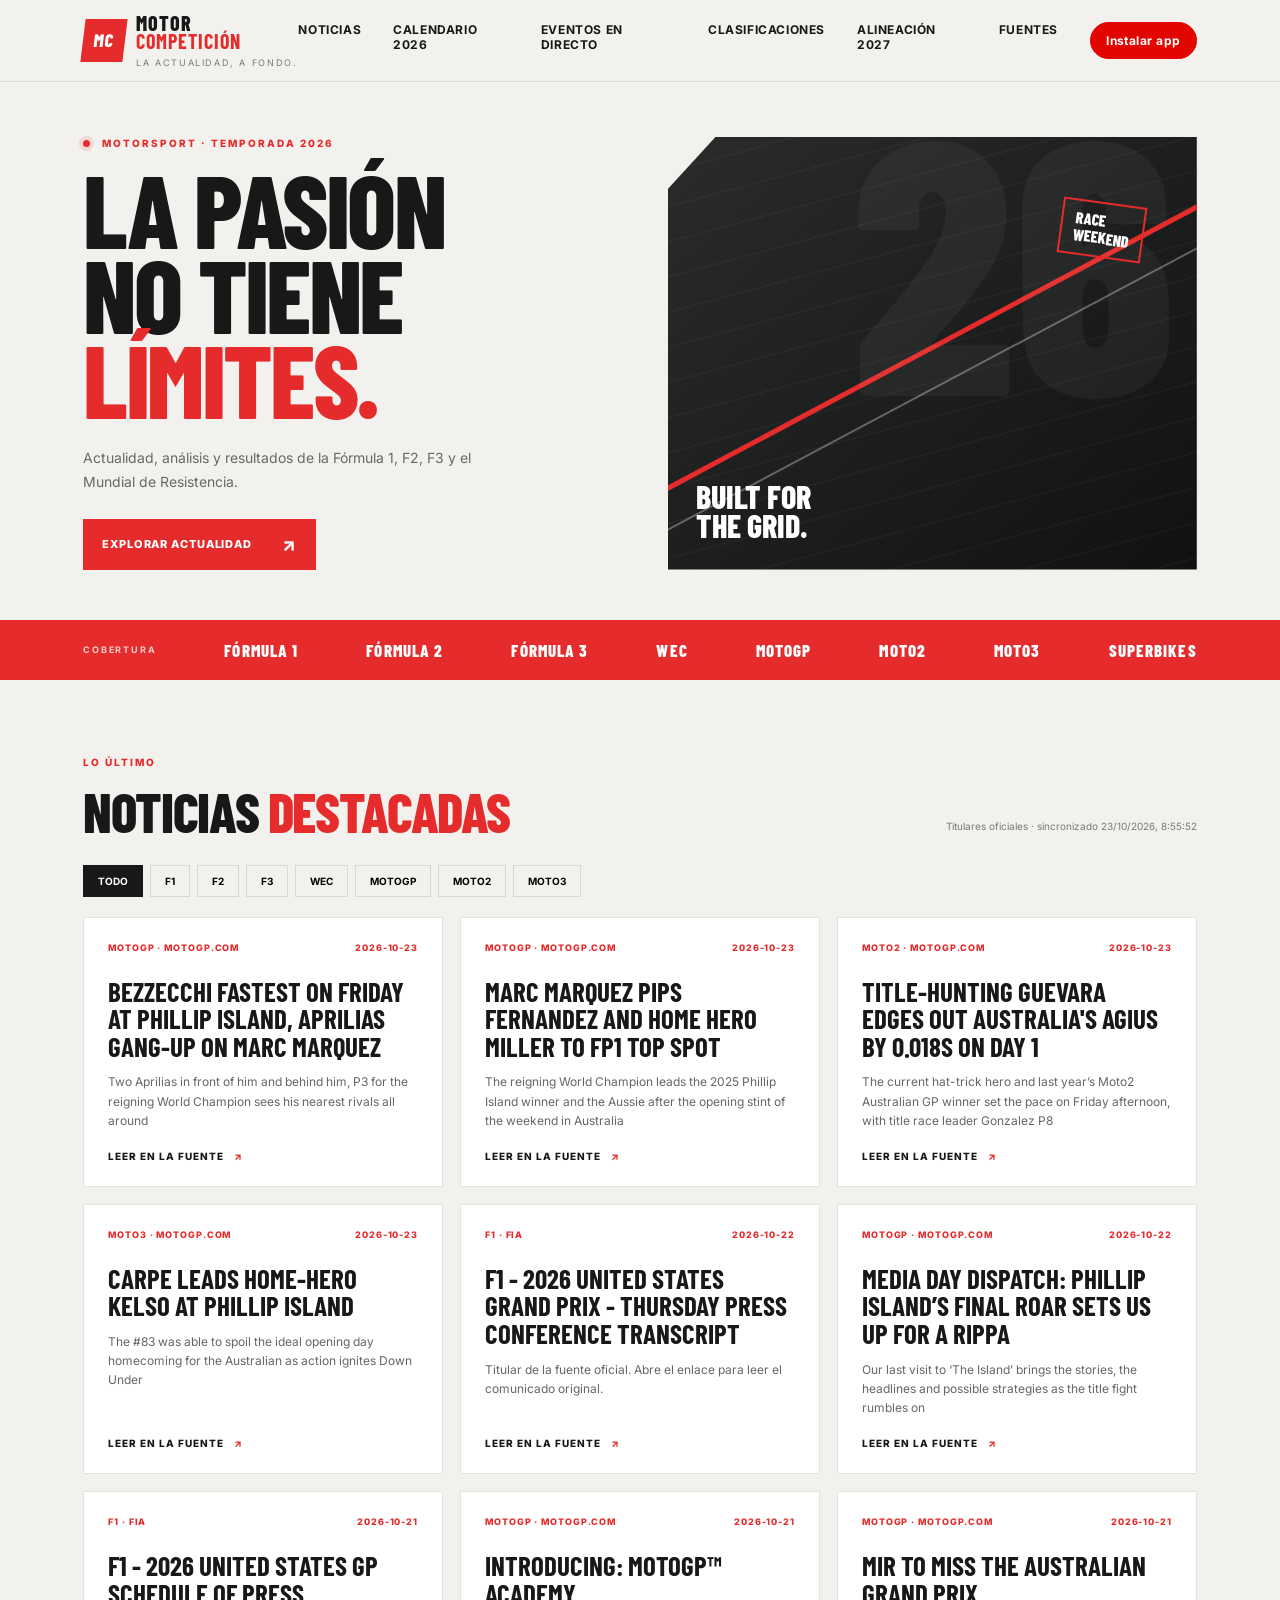
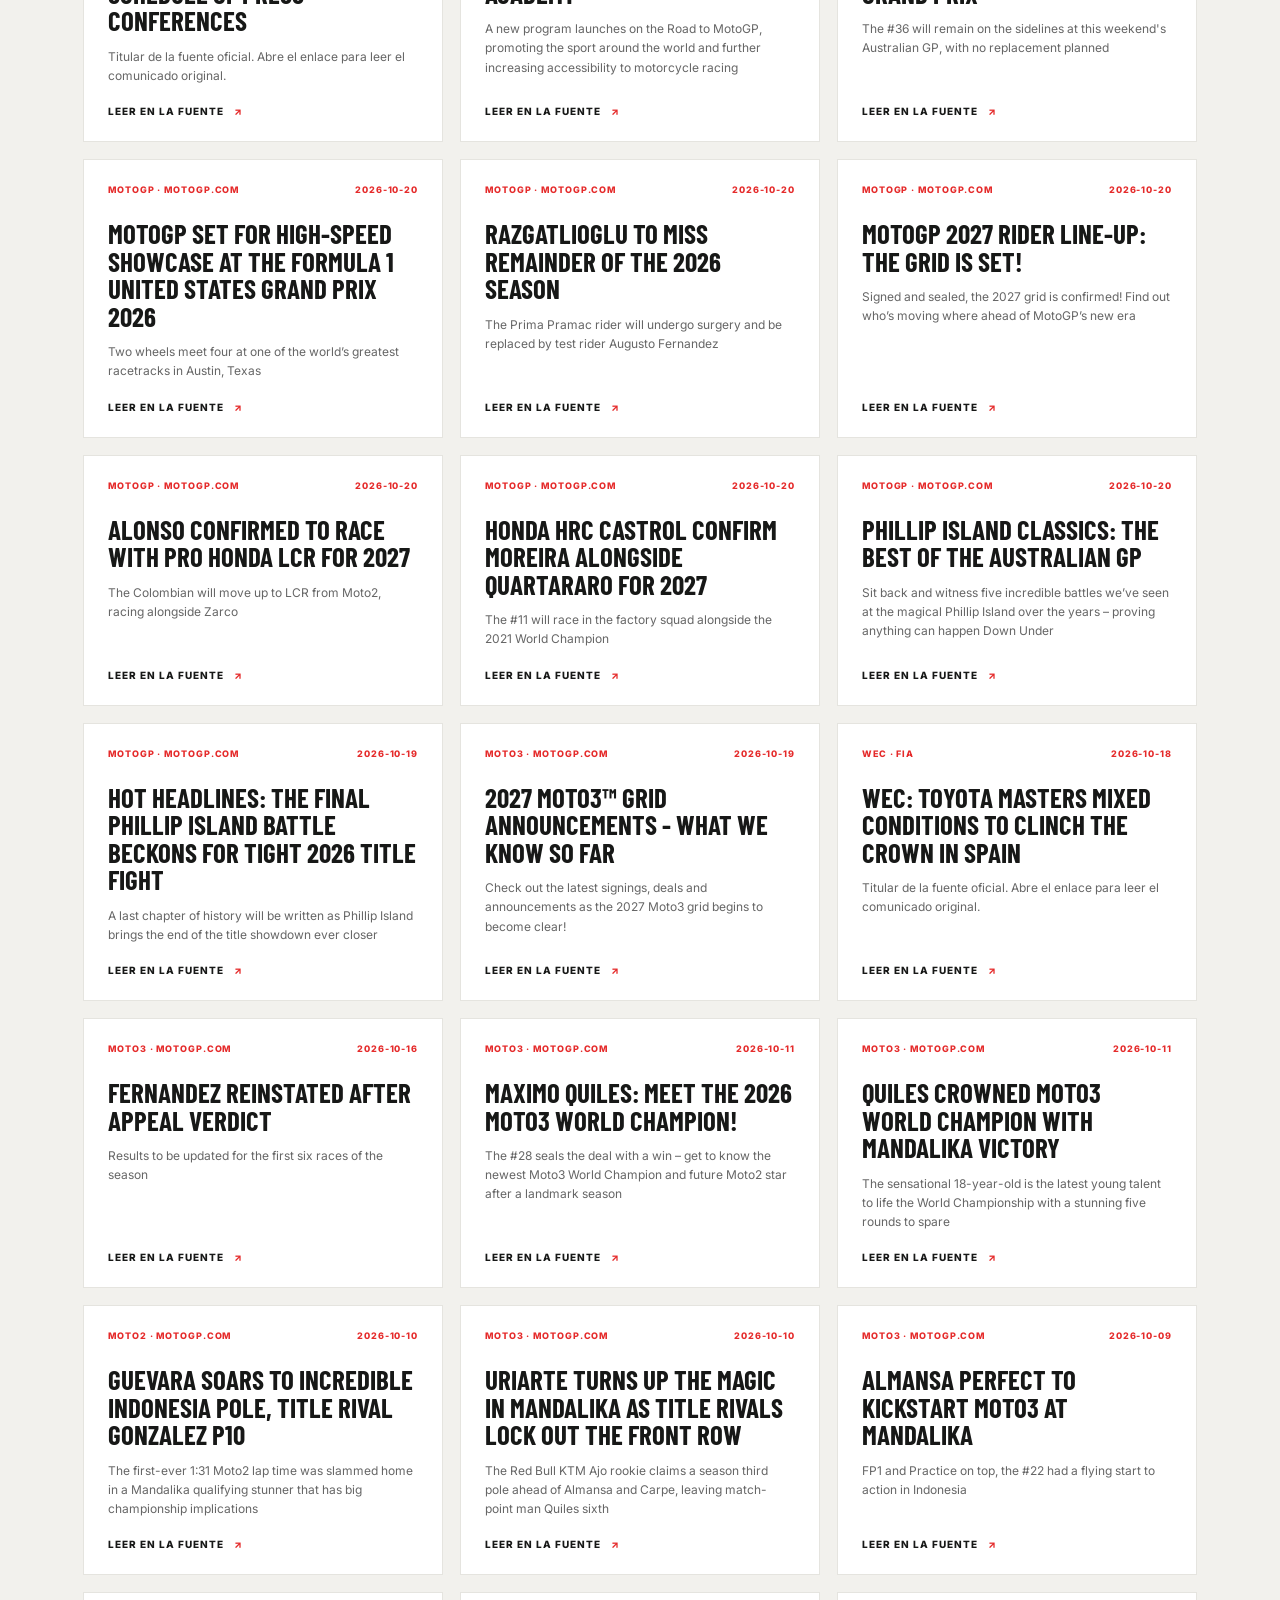
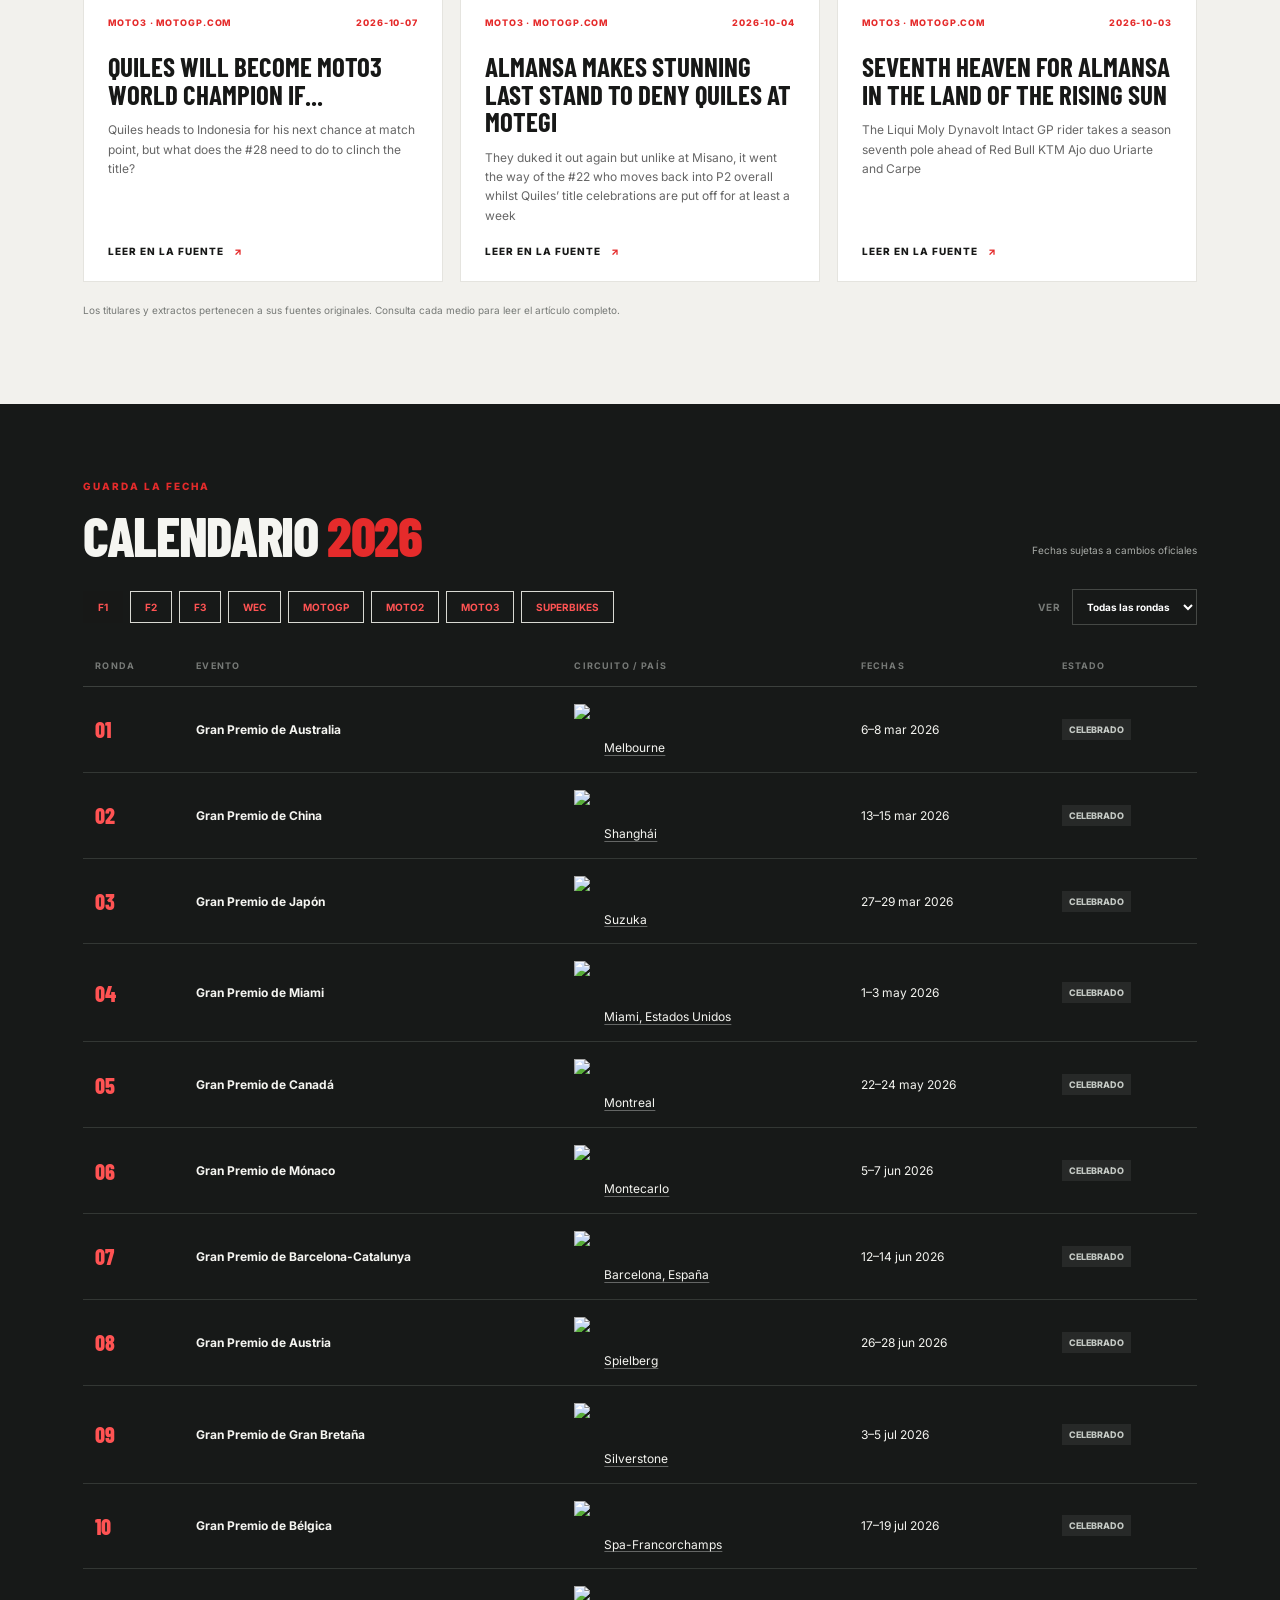
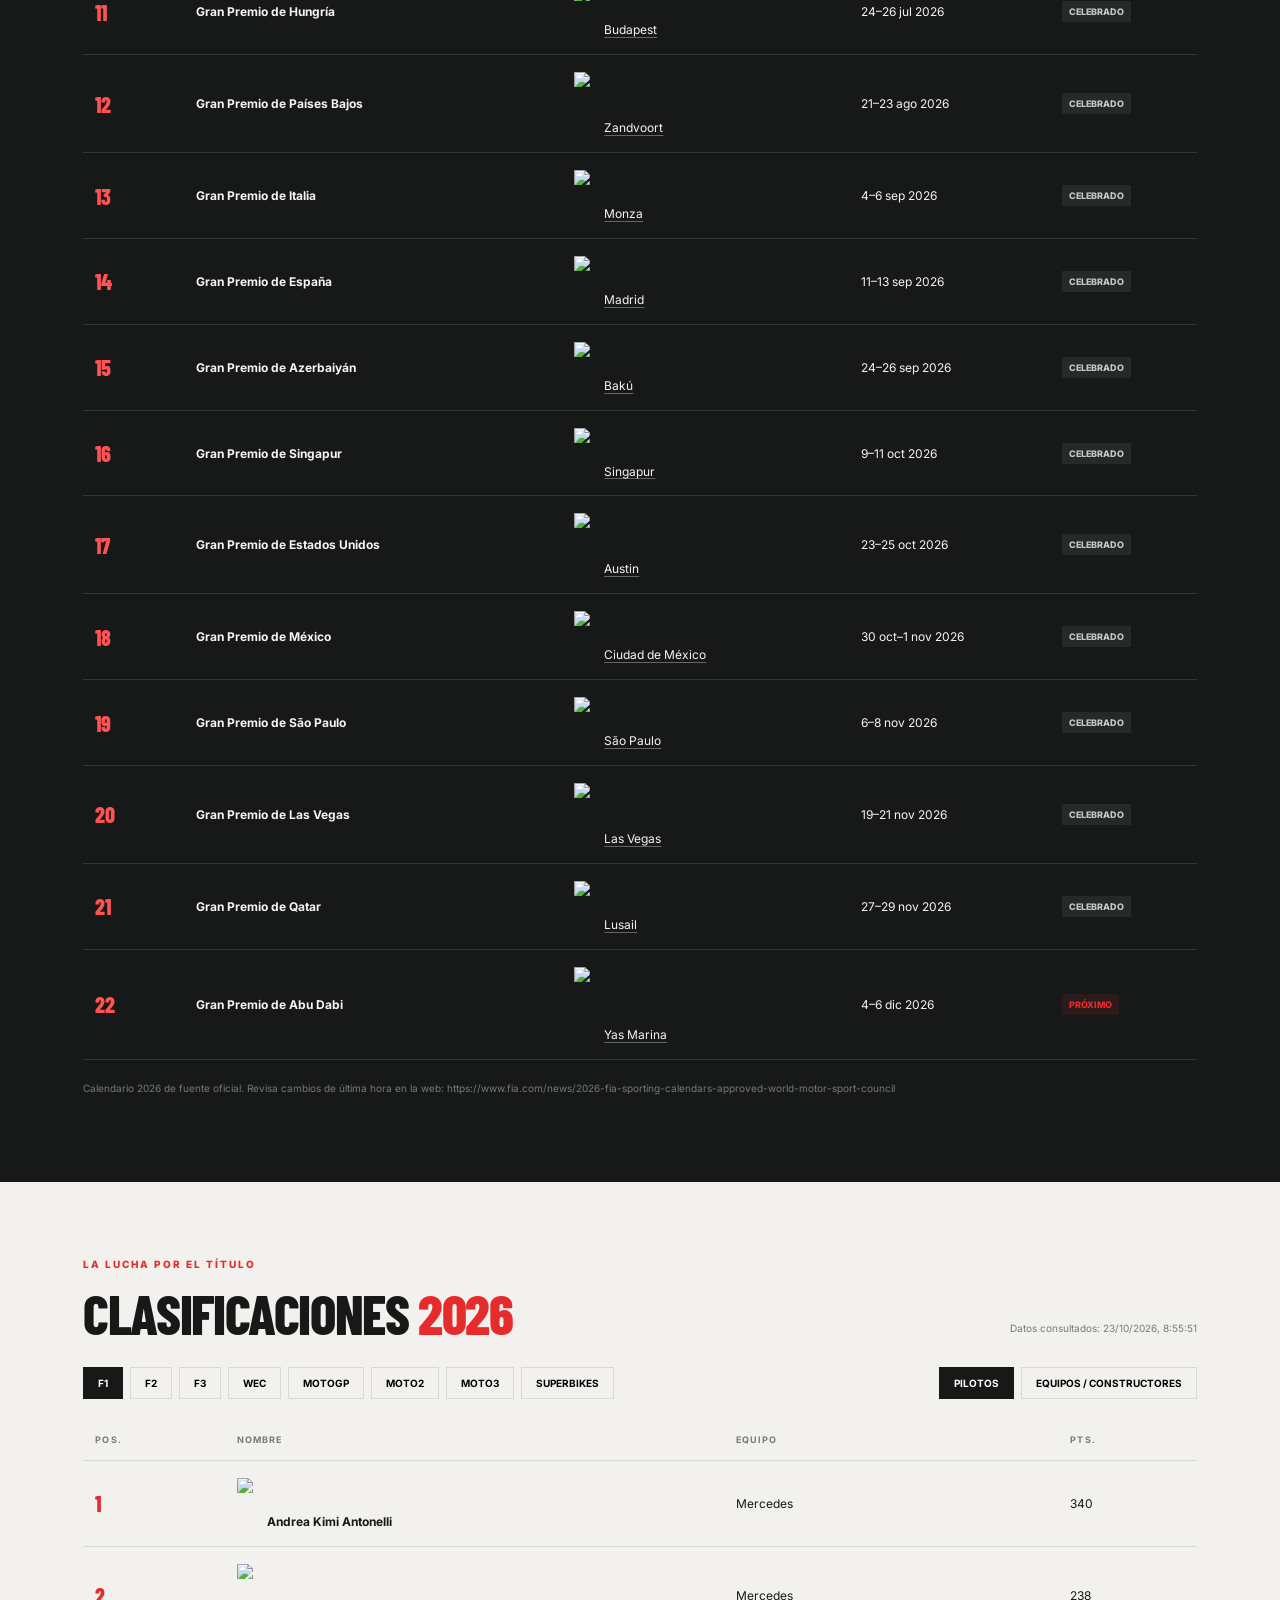
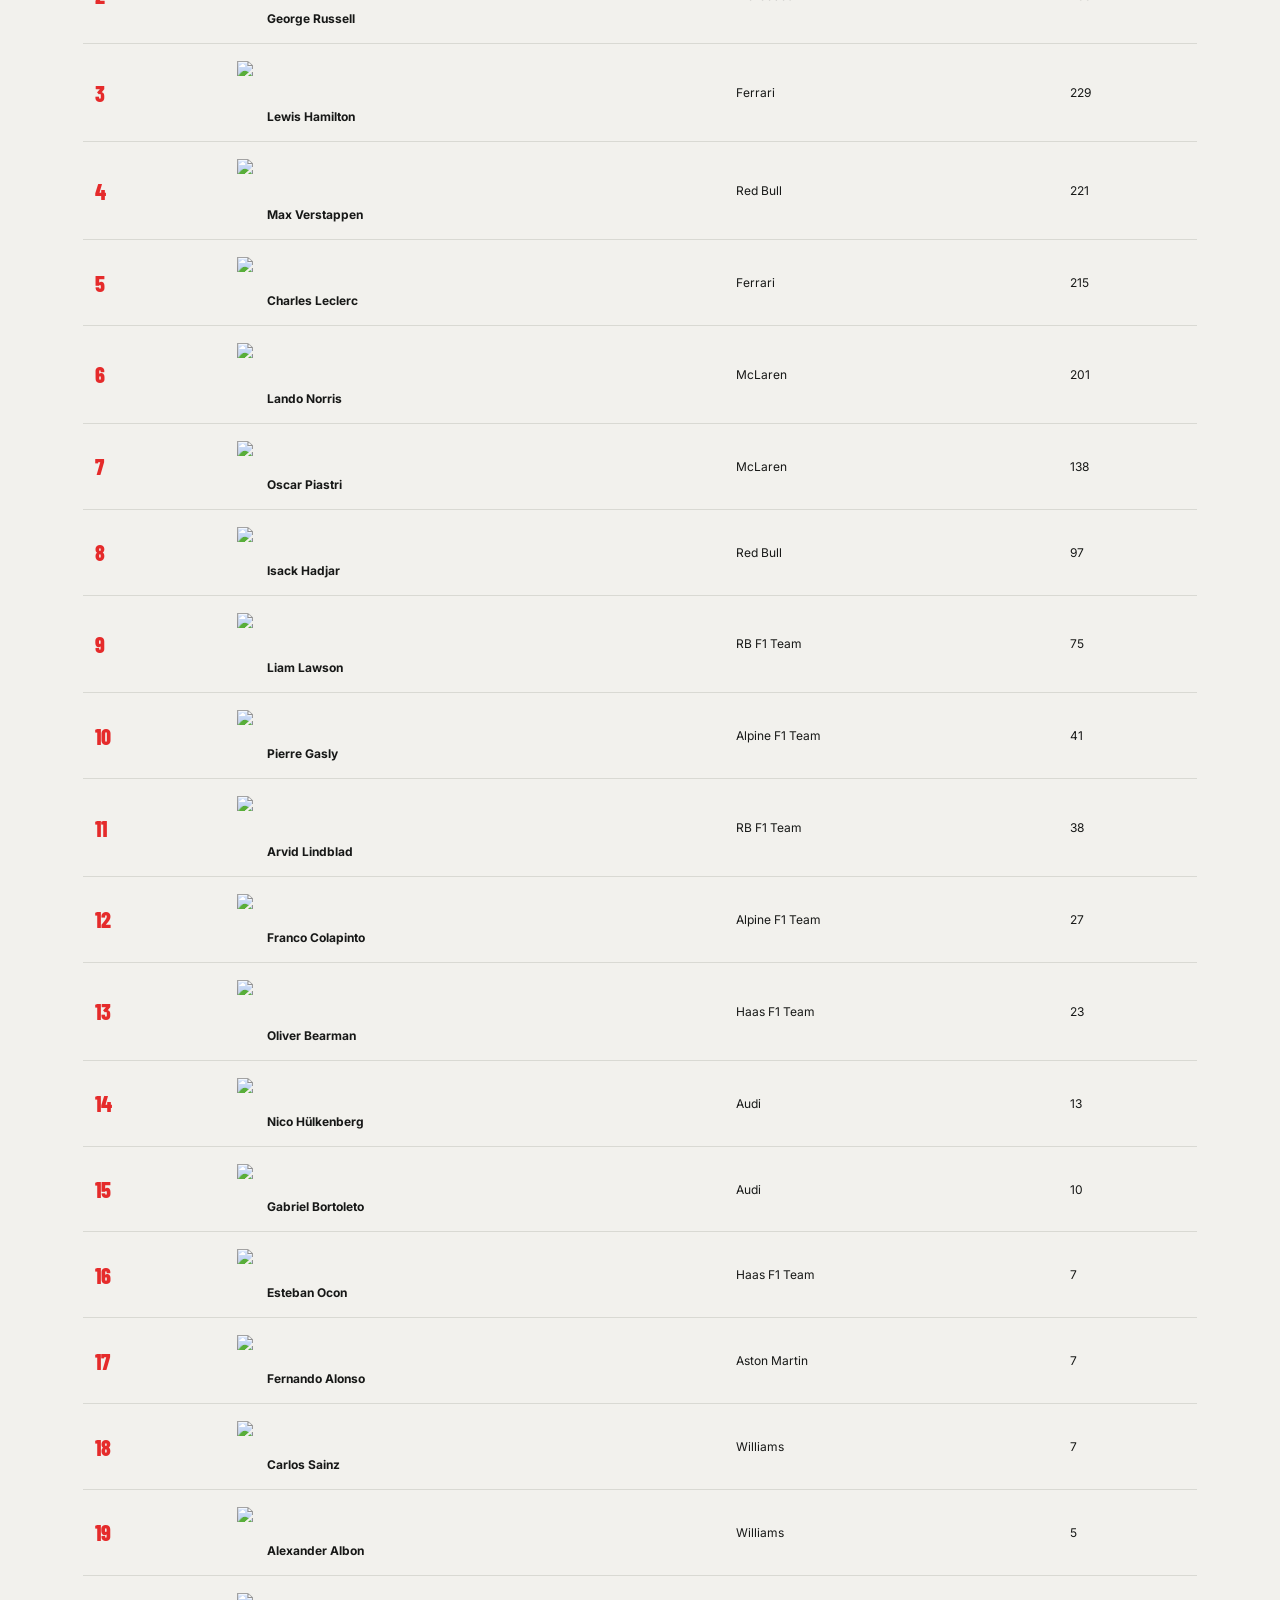
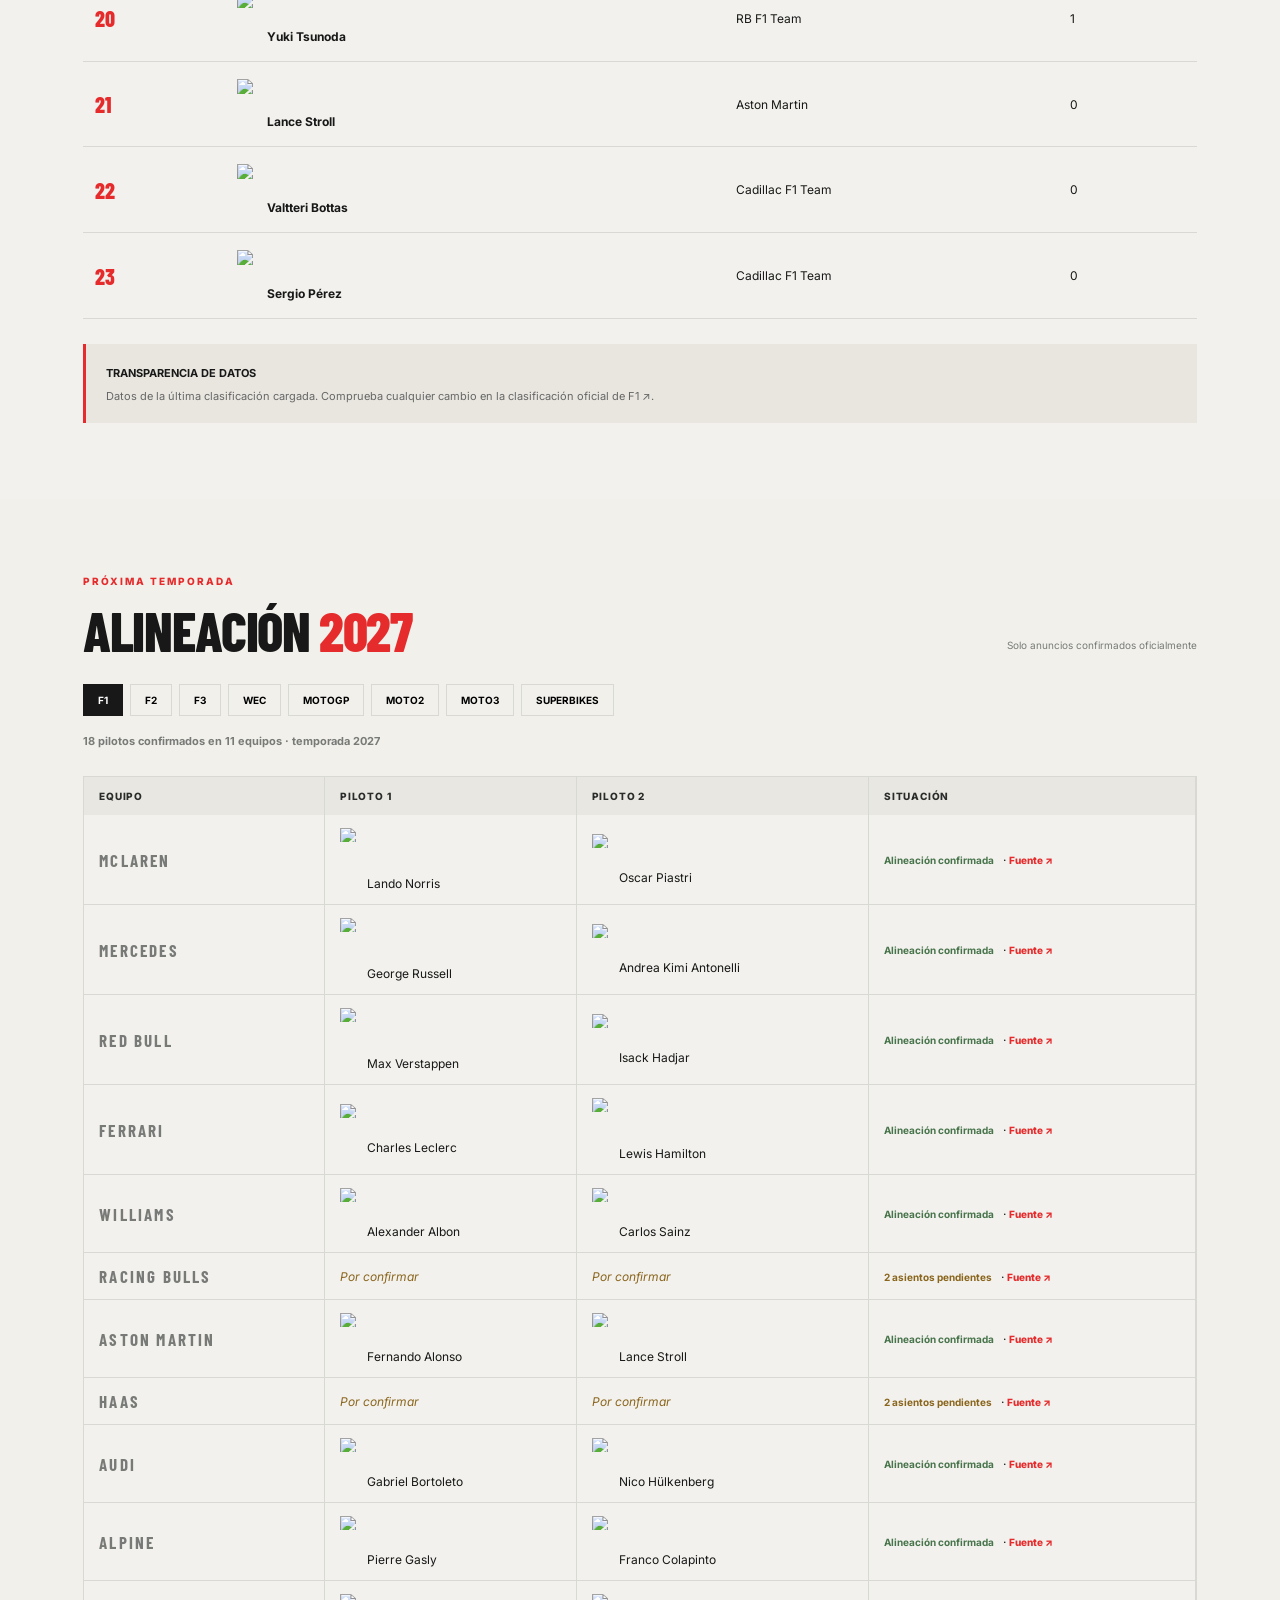
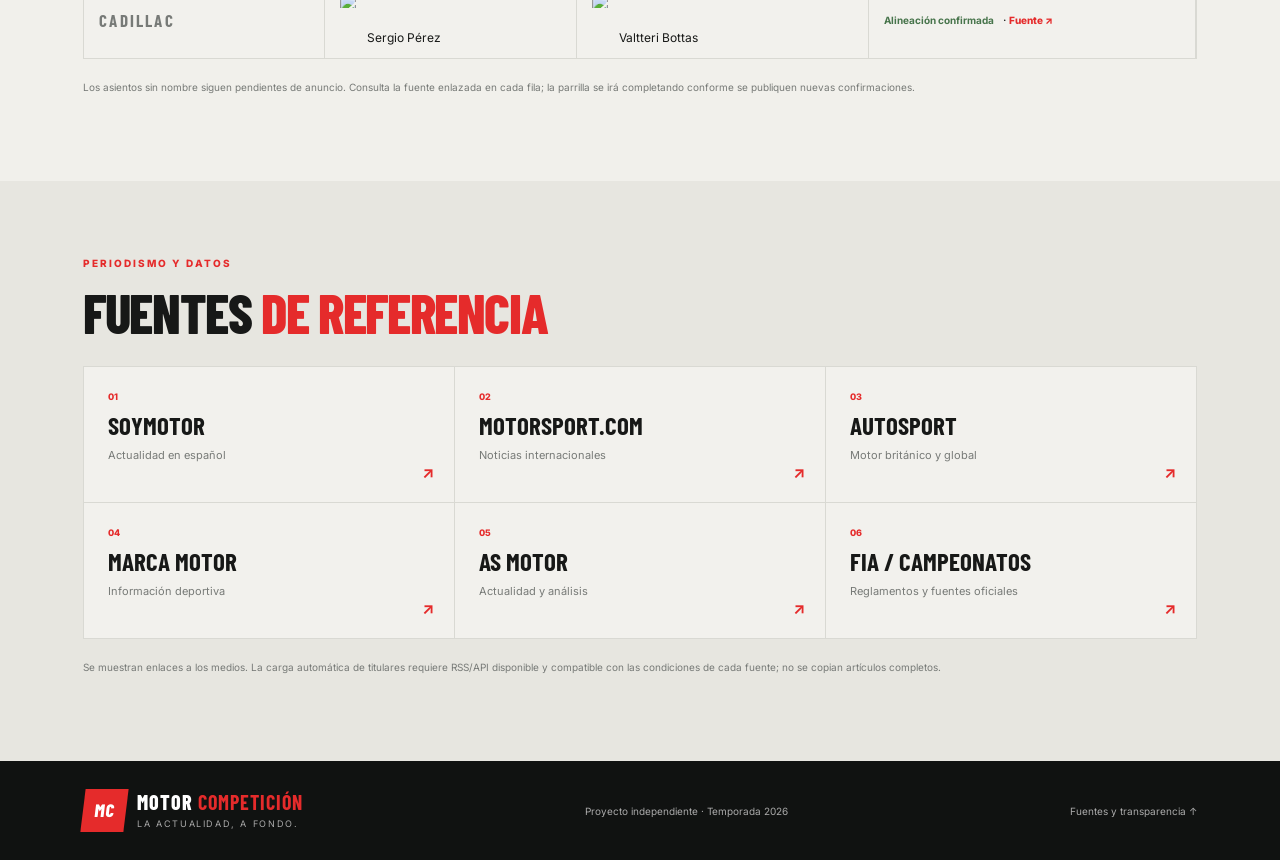
==== commit 8921c796: "Añade seguimiento de eventos en directo" ====
--- a/index.html
+++ b/index.html
@@ -20,7 +20,7 @@
 <header class="site-header">
   <a class="brand" href="#"><span class="brand-mark">MC</span><span>MOTOR <b>COMPETICIÓN</b><small>La actualidad, a fondo.</small></span></a>
   <button class="menu-toggle" id="menuToggle" aria-label="Abrir menú">☰</button>
-  <nav id="mainNav"><a href="#noticias">Noticias</a><a href="#calendario">Calendario 2026</a><a href="#clasificaciones">Clasificaciones</a><a href="#alineacion">Alineación 2027</a><a href="#fuentes">Fuentes</a><button class="install-app" id="installApp" type="button">Instalar app</button></nav>
+  <nav id="mainNav"><a href="#noticias">Noticias</a><a href="#calendario">Calendario 2026</a><a href="live-events.html">Eventos en directo</a><a href="#clasificaciones">Clasificaciones</a><a href="#alineacion">Alineación 2027</a><a href="#fuentes">Fuentes</a><button class="install-app" id="installApp" type="button">Instalar app</button></nav>
 </header>
 <main>
   <section class="hero">
--- a/styles.css
+++ b/styles.css
@@ -298,10 +298,18 @@
   cursor: pointer;
 }
 
+#calendarFilters .filter {
+  color: #ff5353;
+}
+
 .filter.active, .filter:hover {
   background: #171817;
   border-color: #171817;
   color: #fff;
+}
+
+#calendarFilters .filter.active, #calendarFilters .filter:hover {
+  color: #ff5353;
 }
 
 .news-grid {
@@ -1177,6 +1185,181 @@
   font-style: italic;
 }
 
+.live-page {
+  min-height: 100vh;
+  display: flex;
+  flex-direction: column;
+}
+
+.live-page main {
+  flex: 1;
+}
+
+.live-hero {
+  padding: 70px 6.5% 62px;
+  background: #171918;
+  color: #f5f5f1;
+}
+
+.live-hero .eyebrow {
+  margin-bottom: 20px;
+}
+
+.live-hero h1 {
+  font-size: clamp(48px, 8vw, 92px);
+  line-height: 0.92;
+}
+
+.live-hero > p:last-child {
+  max-width: 560px;
+  margin: 20px 0 0;
+  color: #c5c9c5;
+  line-height: 1.7;
+}
+
+.live-grid {
+  display: grid;
+  grid-template-columns: repeat(3, minmax(0, 1fr));
+  gap: 14px;
+}
+
+.live-card {
+  min-height: 190px;
+  display: flex;
+  flex-direction: column;
+  padding: 22px;
+  border: 1px solid #d9d9d3;
+  background: #fff;
+}
+
+.live-card.is-current {
+  border-top: 3px solid #e52b2b;
+  padding-top: 20px;
+}
+
+.live-card-top {
+  display: flex;
+  justify-content: space-between;
+  align-items: center;
+  gap: 8px;
+  color: #e52b2b;
+  font-size: 10px;
+  font-weight: 800;
+  letter-spacing: 0.12em;
+  text-transform: uppercase;
+}
+
+.live-card h3 {
+  margin: 20px 0 8px;
+  font-family: "Barlow Condensed", sans-serif;
+  font-size: 25px;
+  line-height: 1;
+  text-transform: uppercase;
+}
+
+.live-card > p {
+  margin: 0 0 20px;
+  color: #777a77;
+  font-size: 11px;
+  line-height: 1.55;
+}
+
+.live-status {
+  display: inline-flex;
+  align-items: center;
+  gap: 5px;
+  color: #a82020;
+  font-size: 8px;
+  letter-spacing: 0.04em;
+}
+
+.live-status i {
+  width: 7px;
+  height: 7px;
+  border-radius: 50%;
+  background: #e52b2b;
+  box-shadow: 0 0 0 3px #e52b2b20;
+}
+
+.live-card-action,
+.back-link,
+.dashboard-back {
+  color: #e52b2b;
+  font-size: 10px;
+  font-weight: 800;
+  letter-spacing: 0.08em;
+  text-transform: uppercase;
+}
+
+.live-card-action {
+  margin-top: auto;
+}
+
+.live-card-action span {
+  margin-left: 5px;
+}
+
+.live-loading {
+  grid-column: 1/-1;
+  color: #777a77;
+}
+
+.dashboard-hero {
+  padding-bottom: 72px;
+}
+
+.dashboard-content {
+  max-width: 1000px;
+  width: 100%;
+  margin: 0 auto;
+}
+
+.dashboard-provider {
+  padding: clamp(24px, 5vw, 48px);
+  border-left: 4px solid #e52b2b;
+  background: #fff;
+  box-shadow: 0 12px 35px #1718170c;
+}
+
+.dashboard-provider h2 {
+  font-size: clamp(32px, 5vw, 50px);
+}
+
+.dashboard-provider > p:not(.eyebrow) {
+  max-width: 620px;
+  margin: 14px 0 24px;
+  color: #777a77;
+  font-size: 13px;
+  line-height: 1.7;
+}
+
+.dashboard-provider .primary-btn {
+  display: inline-flex;
+}
+
+.dashboard-back {
+  display: inline-block;
+  margin-top: 28px;
+}
+
+@media (max-width: 800px) {
+  .live-grid {
+    grid-template-columns: repeat(2, minmax(0, 1fr));
+  }
+}
+@media (max-width: 600px) {
+  .live-hero {
+    padding: 54px 5% 48px;
+  }
+
+  .live-grid {
+    grid-template-columns: 1fr;
+  }
+
+  .live-card {
+    min-height: 170px;
+  }
+}
 @media (max-width: 800px) {
   .lineup-grid {
     grid-template-columns: repeat(2, minmax(0, 1fr));
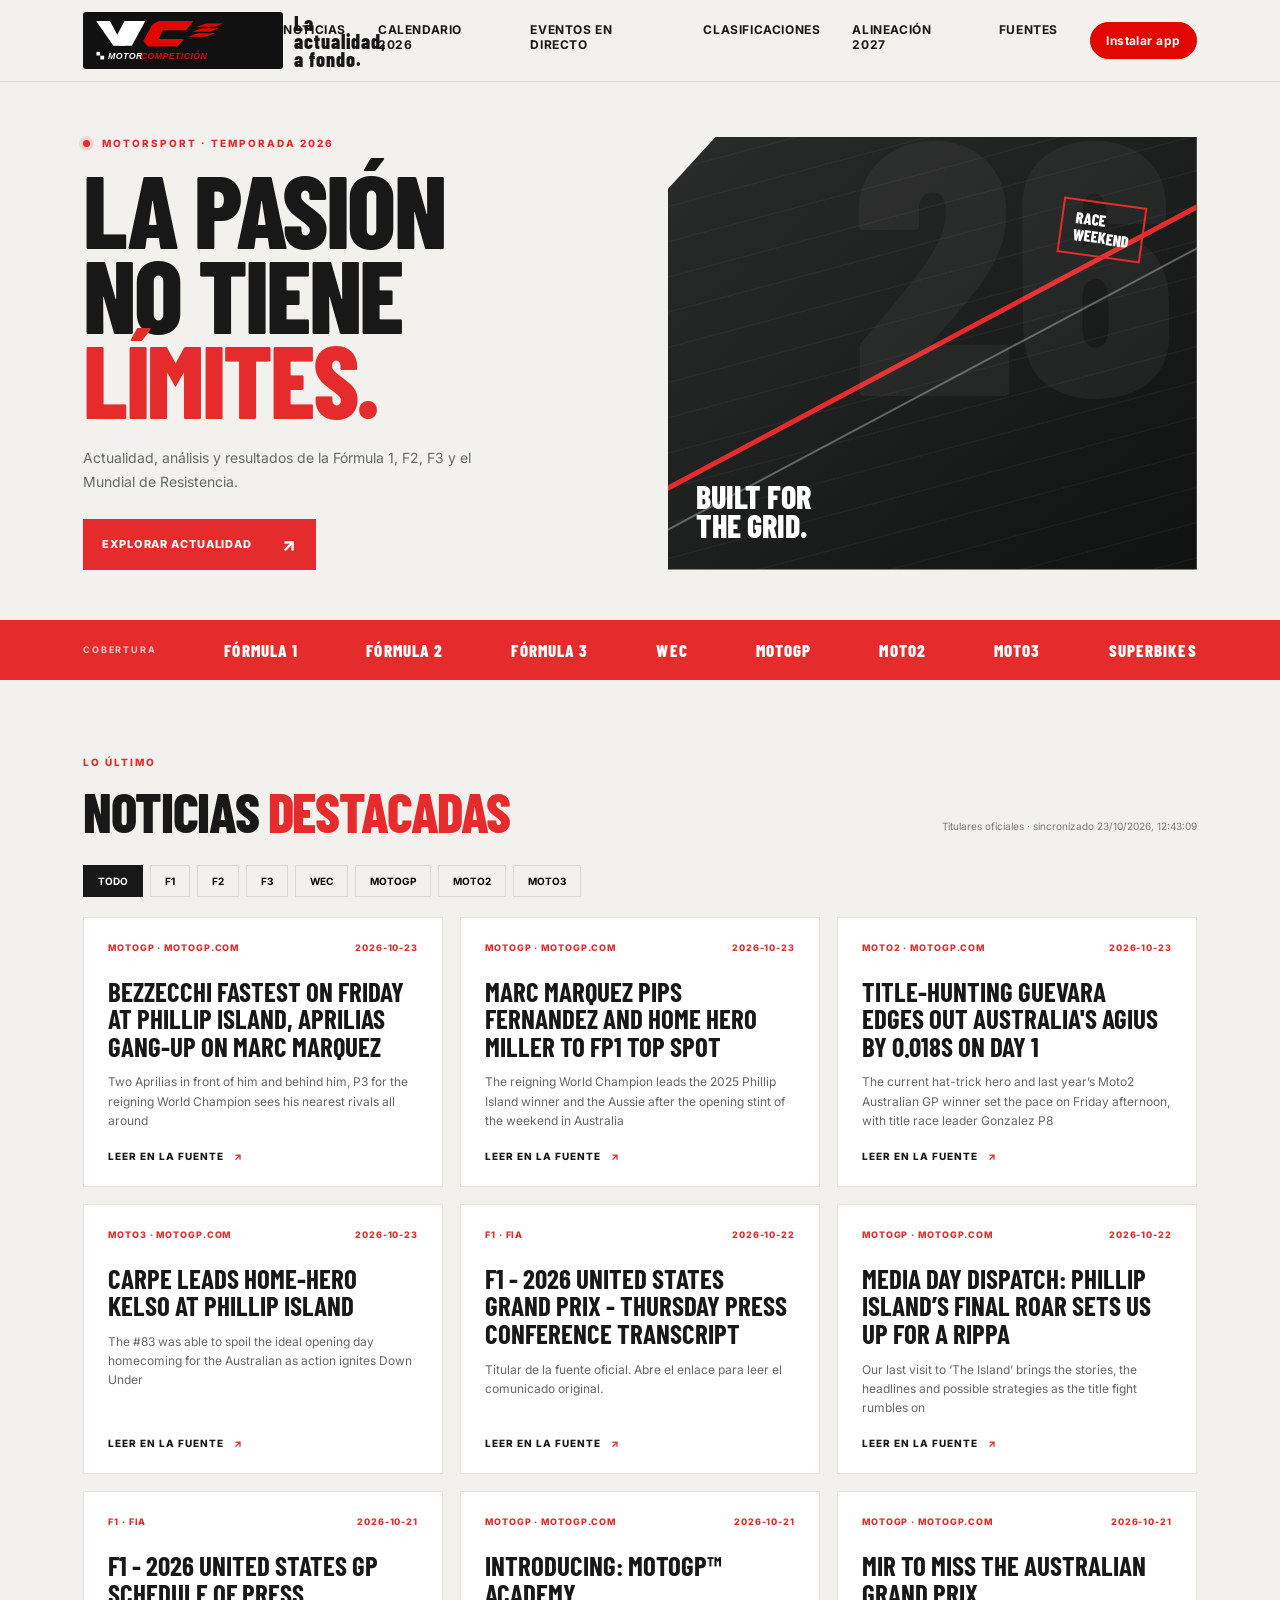
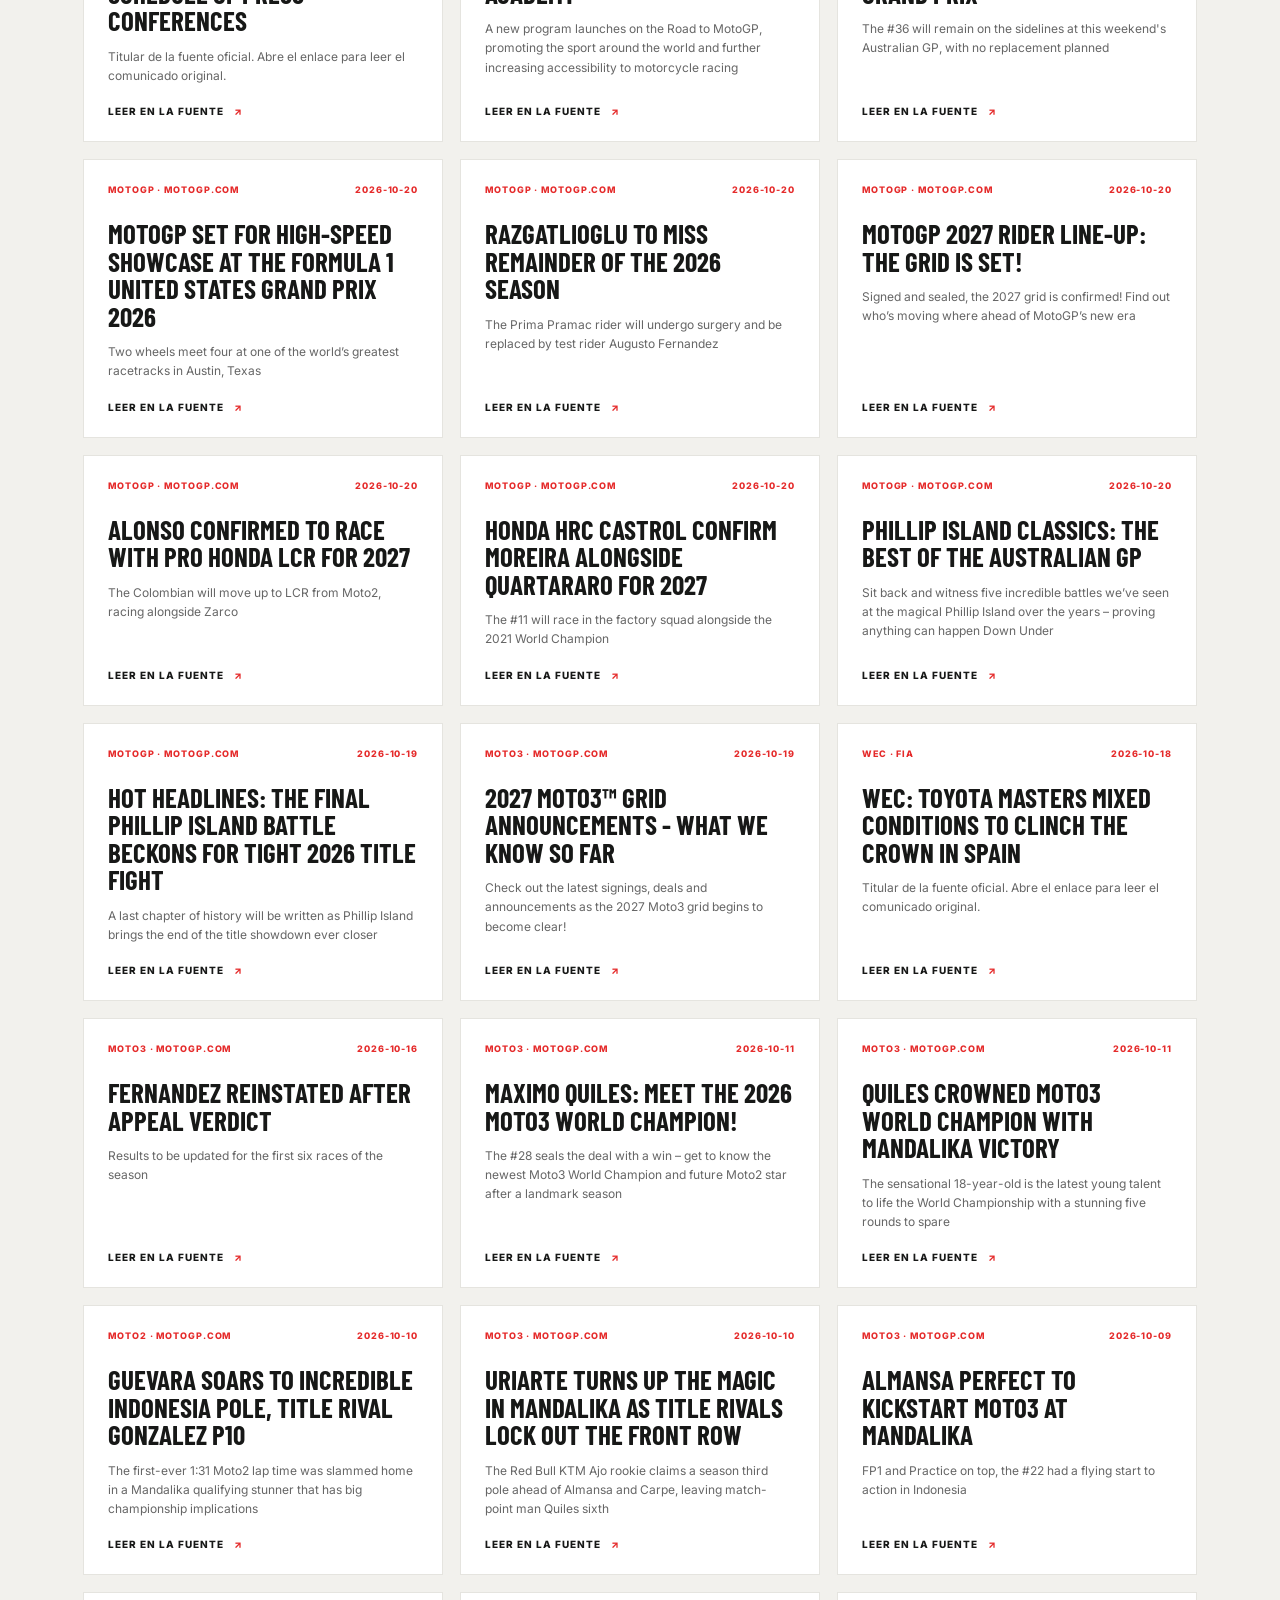
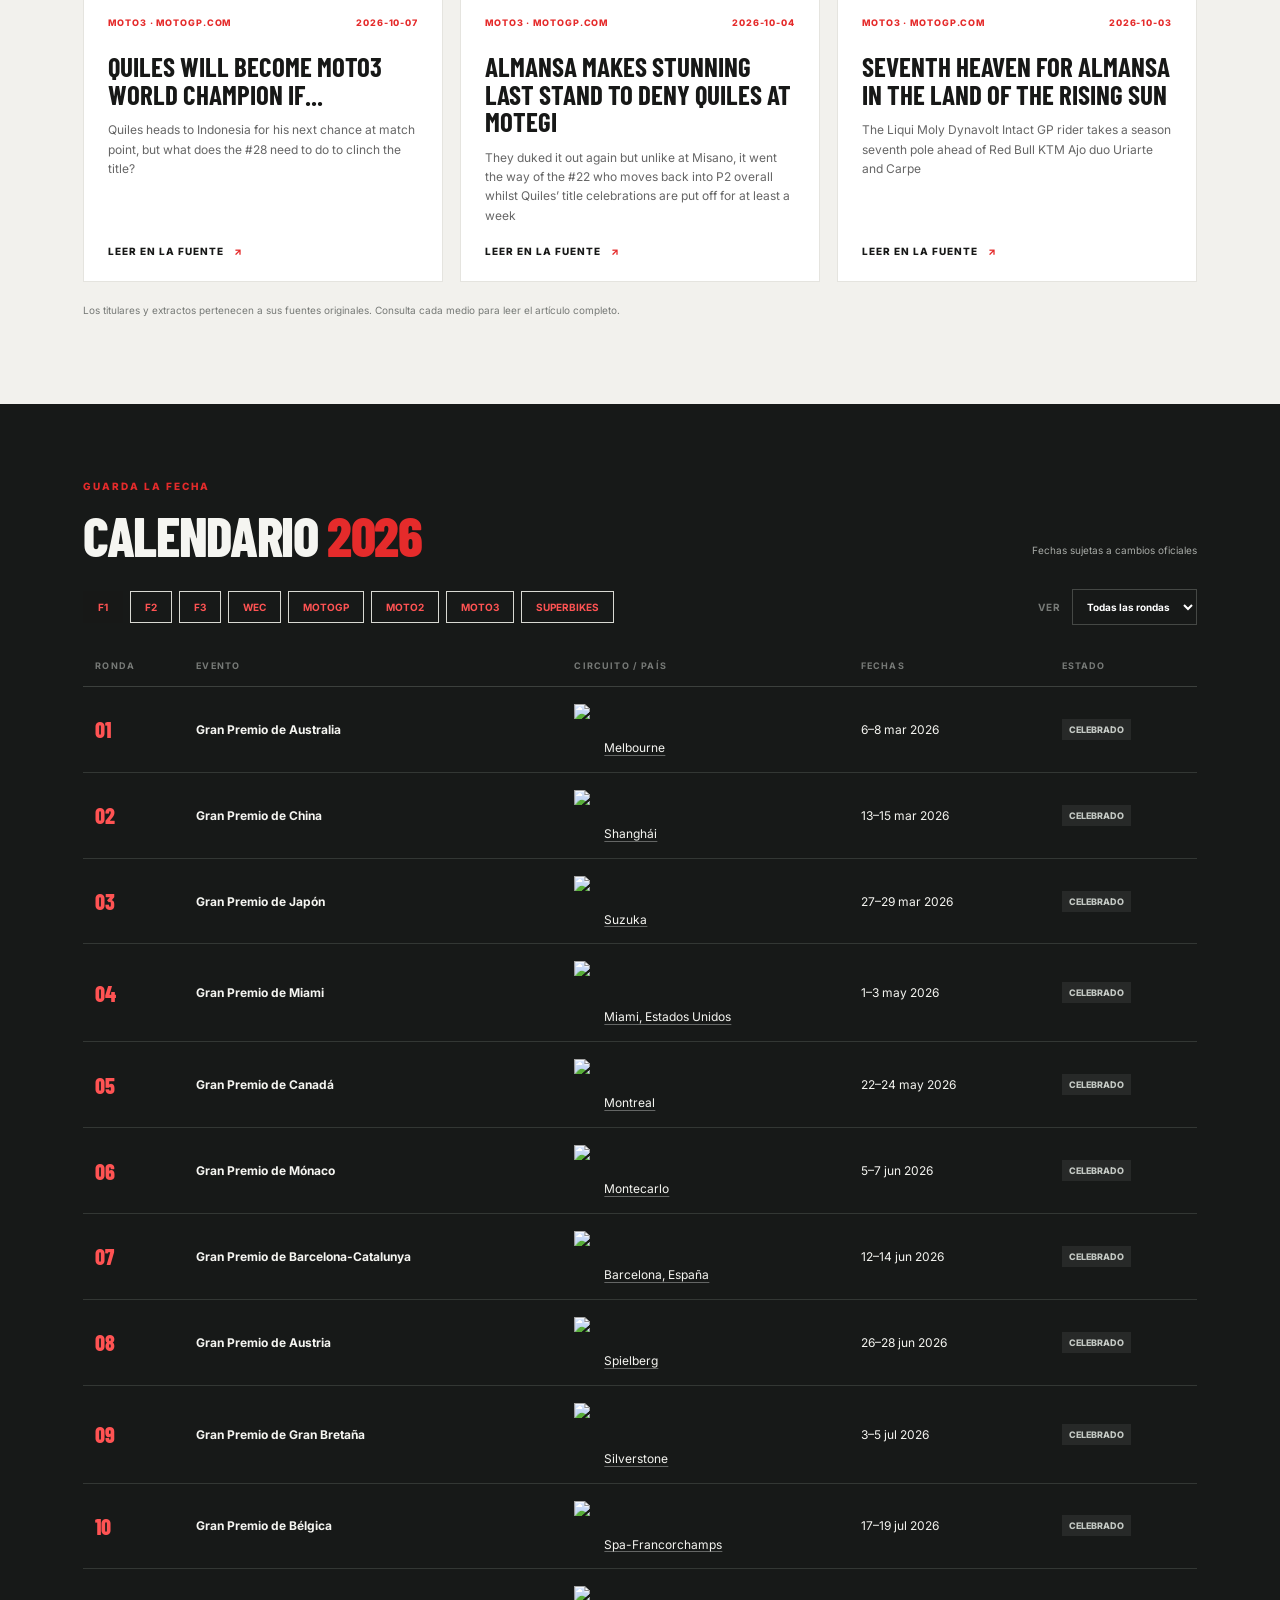
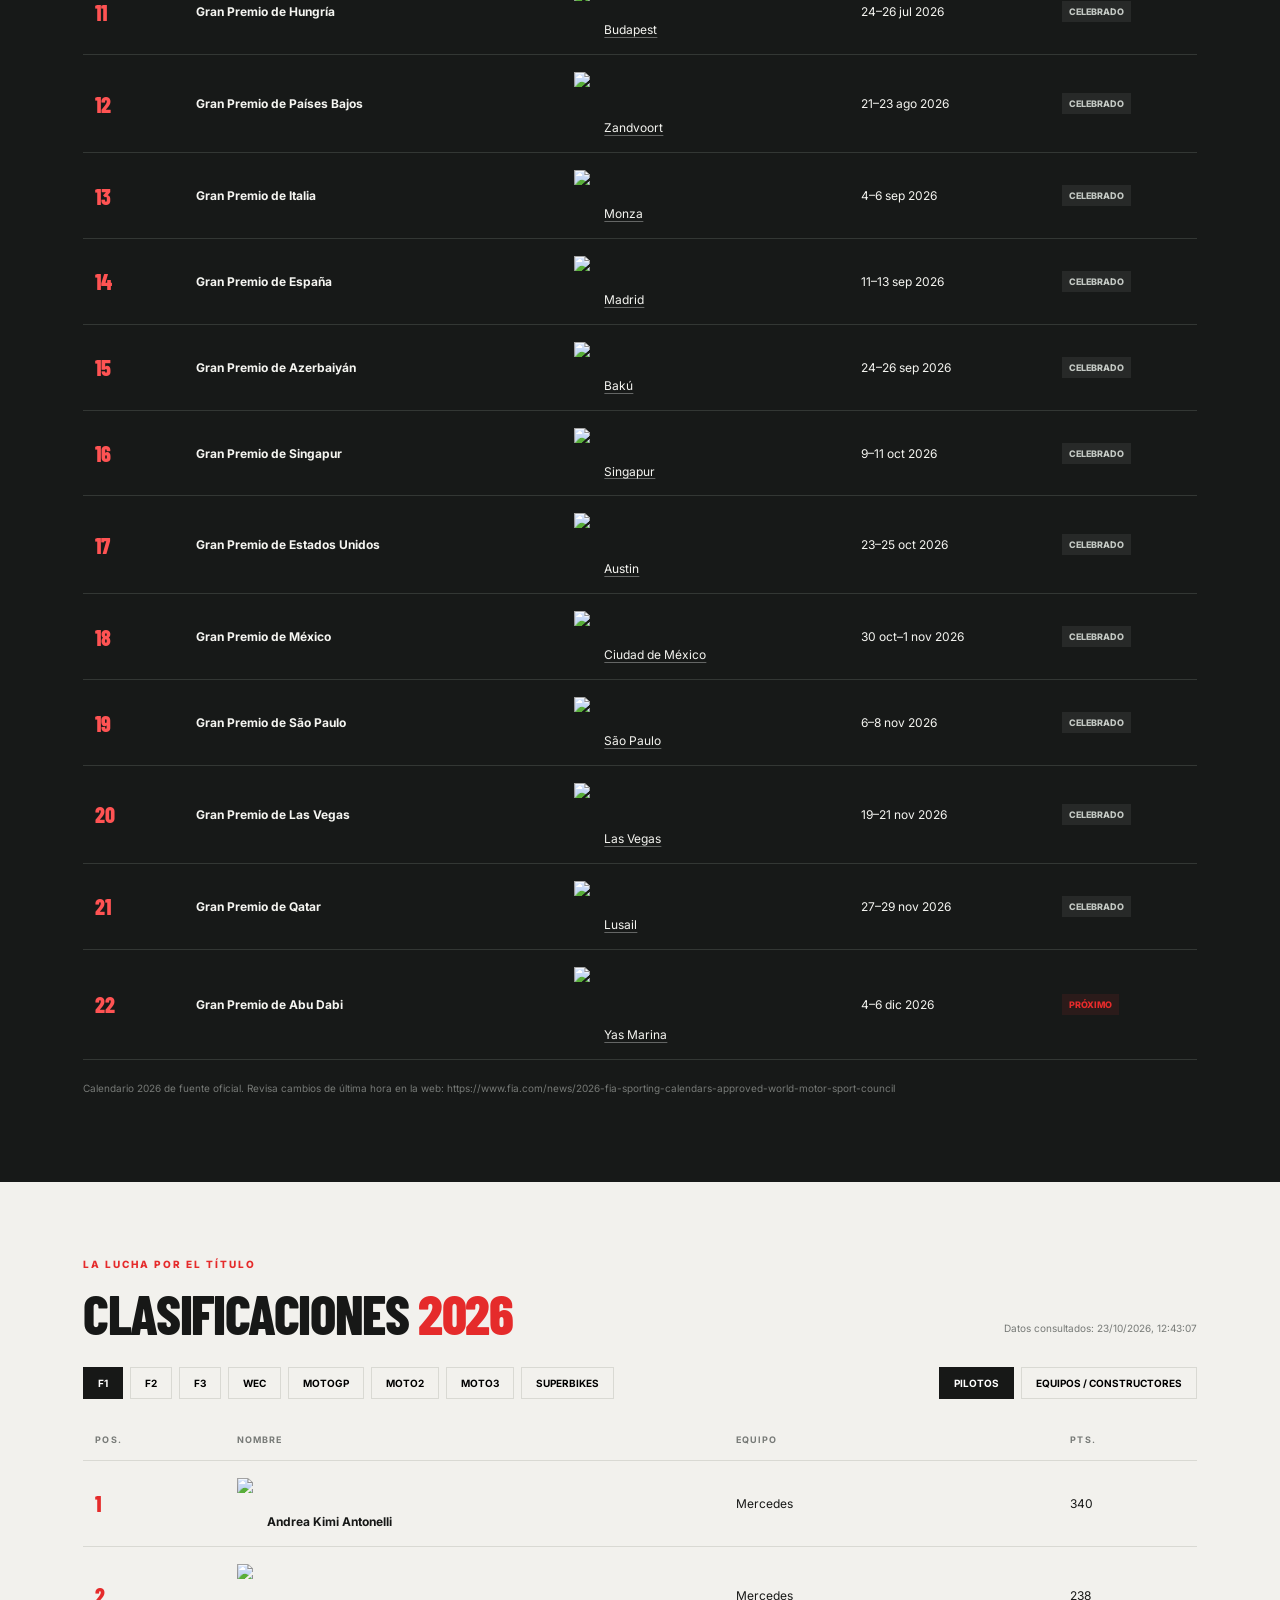
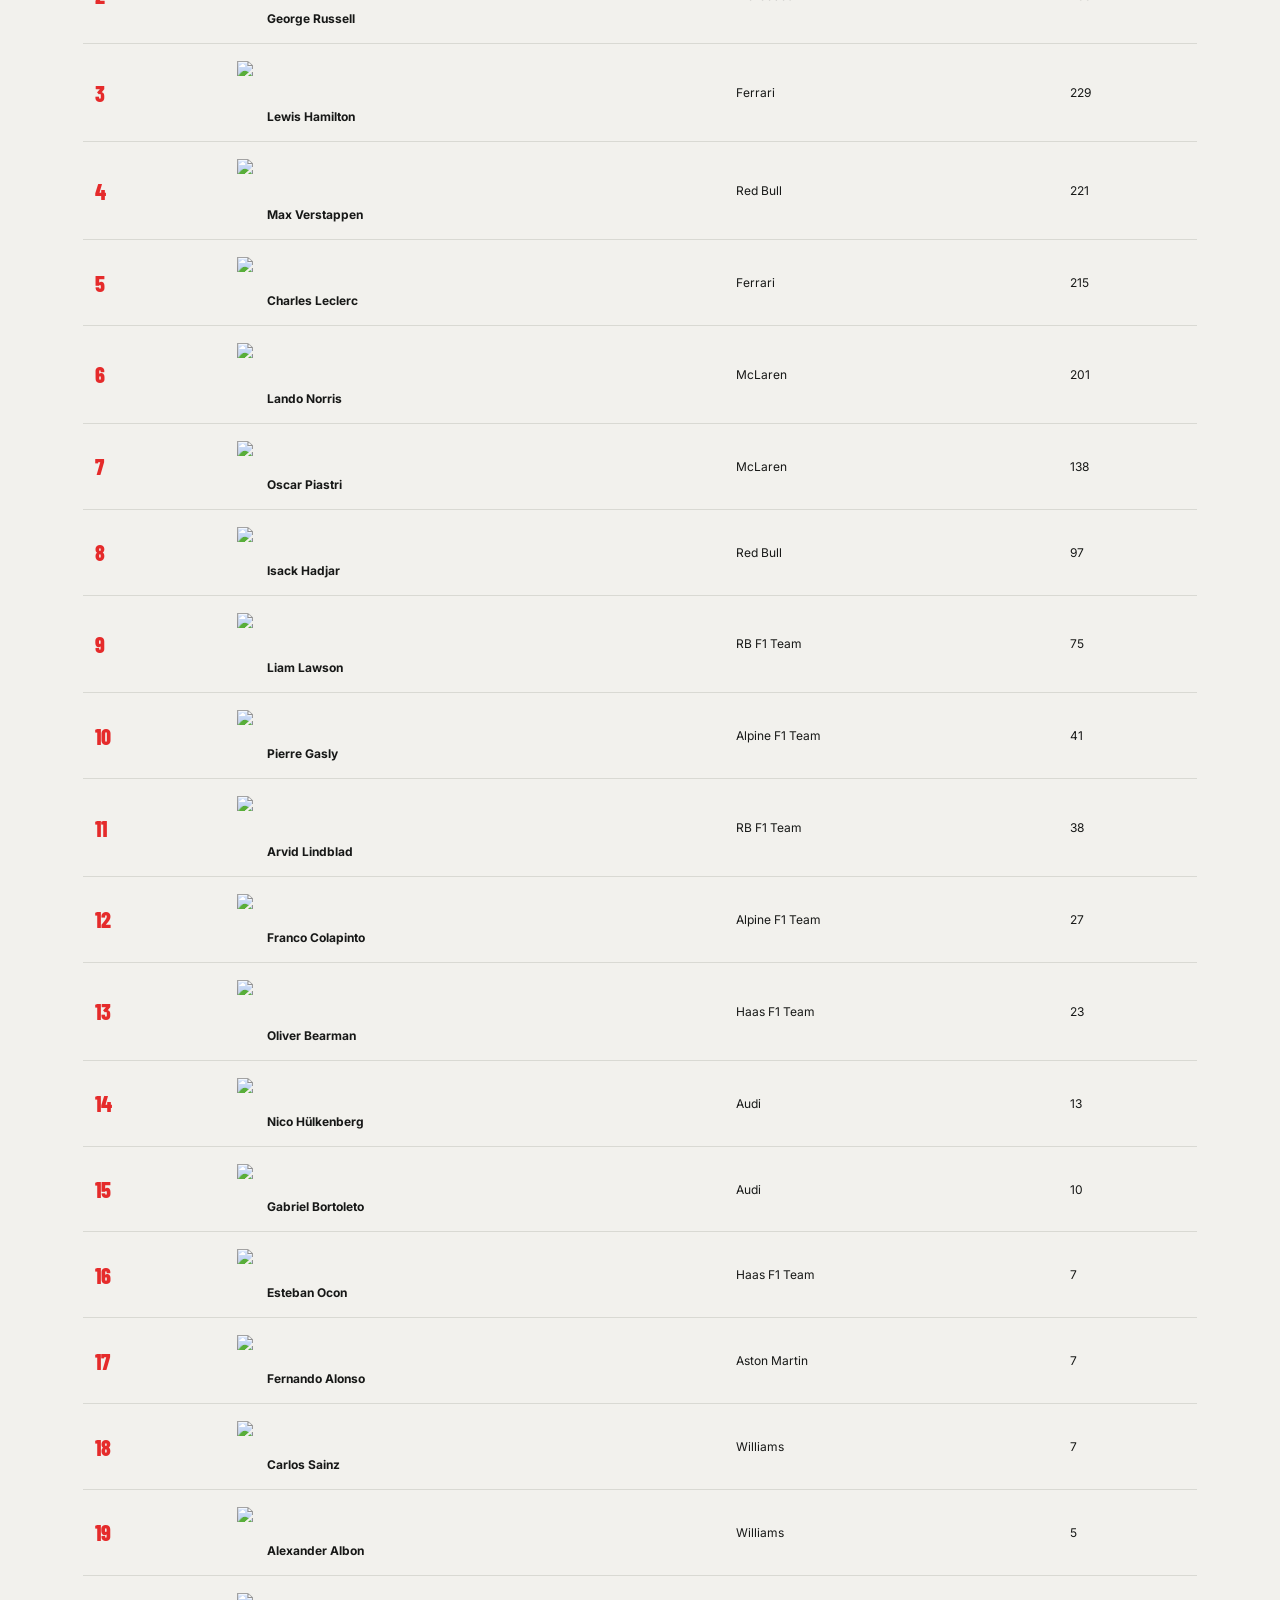
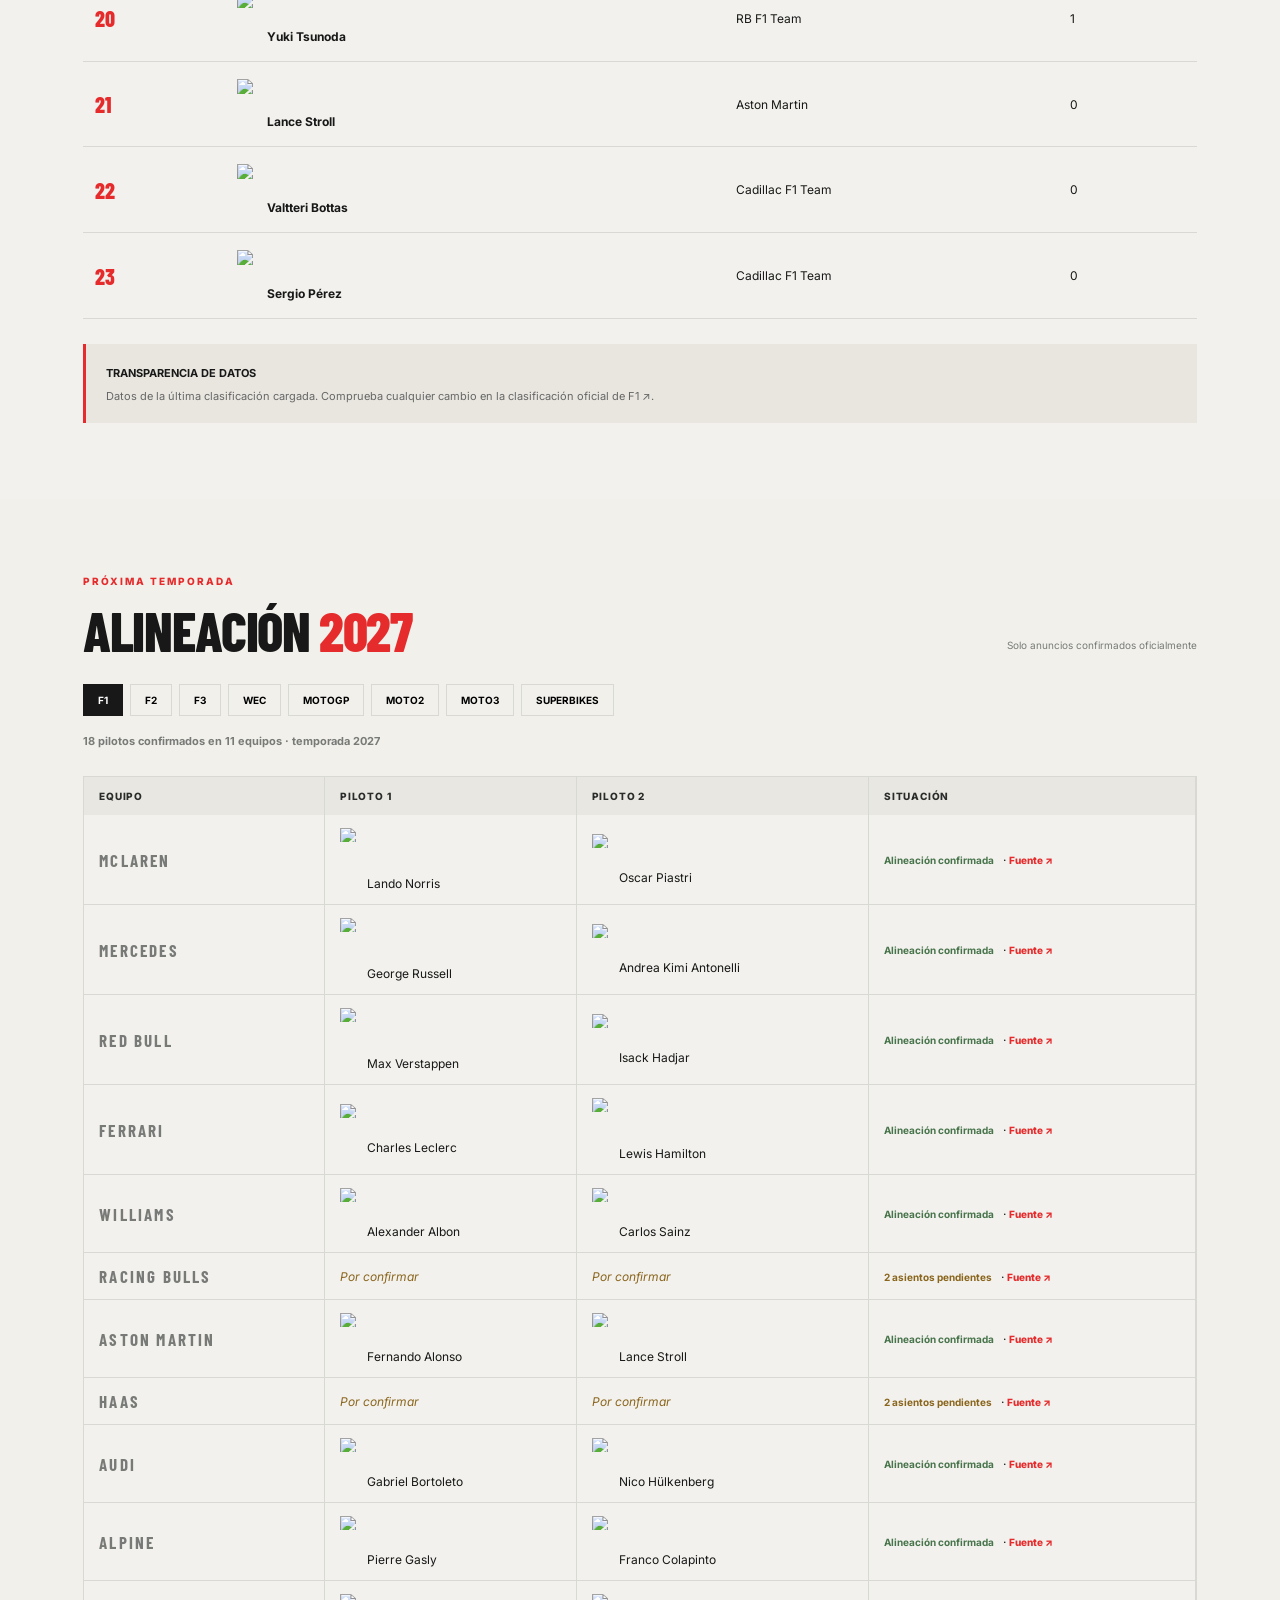
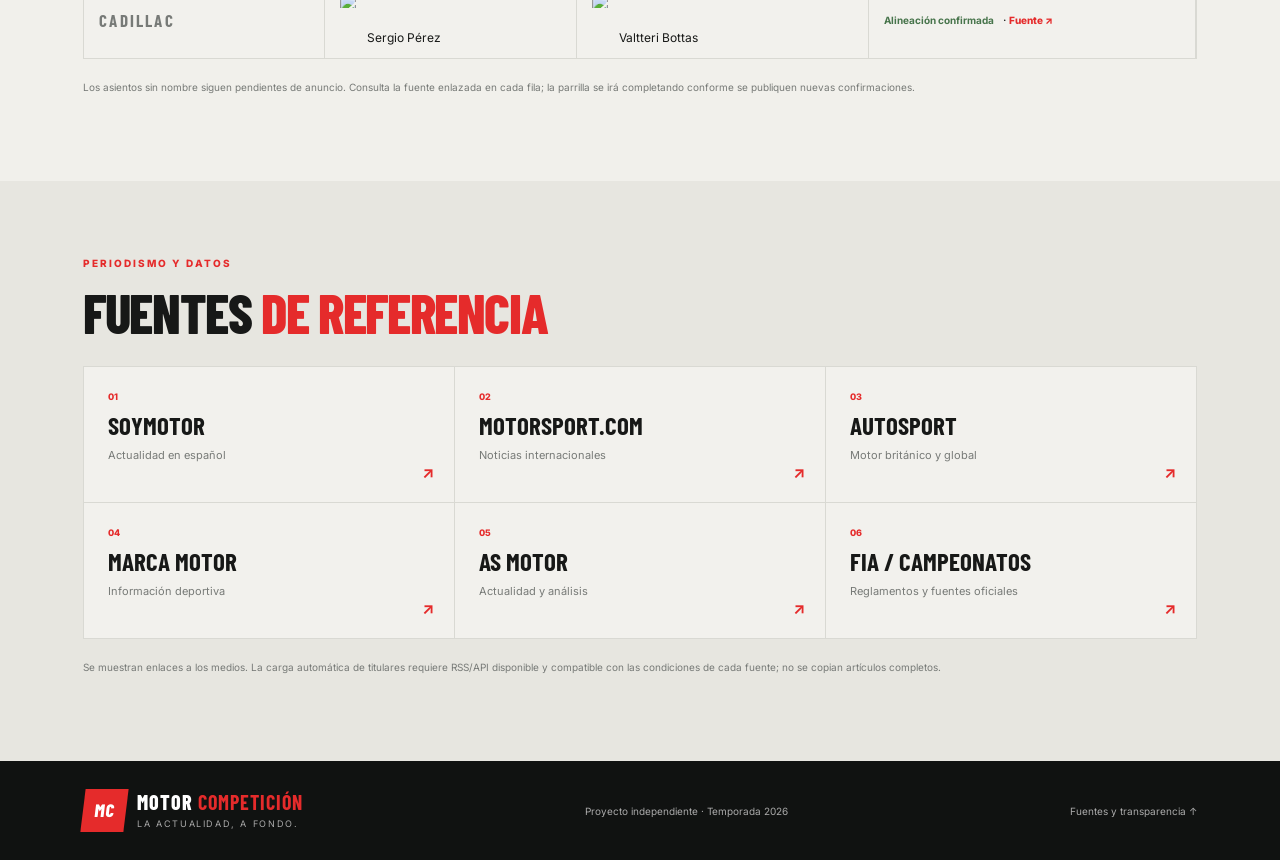
==== commit 559167ae: "Apply MC Motor Competición logo to site header and favicon" ====
--- a/index.html
+++ b/index.html
@@ -9,8 +9,8 @@
   <meta name="apple-mobile-web-app-status-bar-style" content="black-translucent">
   <meta name="apple-mobile-web-app-title" content="Motor Competición">
   <link rel="manifest" href="manifest.webmanifest">
-  <link rel="icon" href="icons/icon-192.svg" type="image/svg+xml">
-  <link rel="apple-touch-icon" href="icons/icon-192.svg">
+  <link rel="icon" href="logo/mc-motor-competicion.svg" type="image/svg+xml">
+  <link rel="apple-touch-icon" href="logo/mc-motor-competicion.svg">
   <title>Motor Competición | Noticias, calendarios y clasificaciones</title>
   <link rel="preconnect" href="https://fonts.googleapis.com">
   <link href="https://fonts.googleapis.com/css2?family=Barlow+Condensed:wght@500;600;700;800&family=Inter:wght@400;500;600;700&display=swap" rel="stylesheet">
@@ -18,7 +18,7 @@
 </head>
 <body>
 <header class="site-header">
-  <a class="brand" href="#"><span class="brand-mark">MC</span><span>MOTOR <b>COMPETICIÓN</b><small>La actualidad, a fondo.</small></span></a>
+  <a class="brand" href="#" aria-label="Motor Competición, inicio"><img class="brand-logo" src="logo/mc-motor-competicion.svg" alt="MC Motor Competición"><span class="brand-tagline">La actualidad, a fondo.</span></a>
   <button class="menu-toggle" id="menuToggle" aria-label="Abrir menú">☰</button>
   <nav id="mainNav"><a href="#noticias">Noticias</a><a href="#calendario">Calendario 2026</a><a href="live-events.html">Eventos en directo</a><a href="#clasificaciones">Clasificaciones</a><a href="#alineacion">Alineación 2027</a><a href="#fuentes">Fuentes</a><button class="install-app" id="installApp" type="button">Instalar app</button></nav>
 </header>
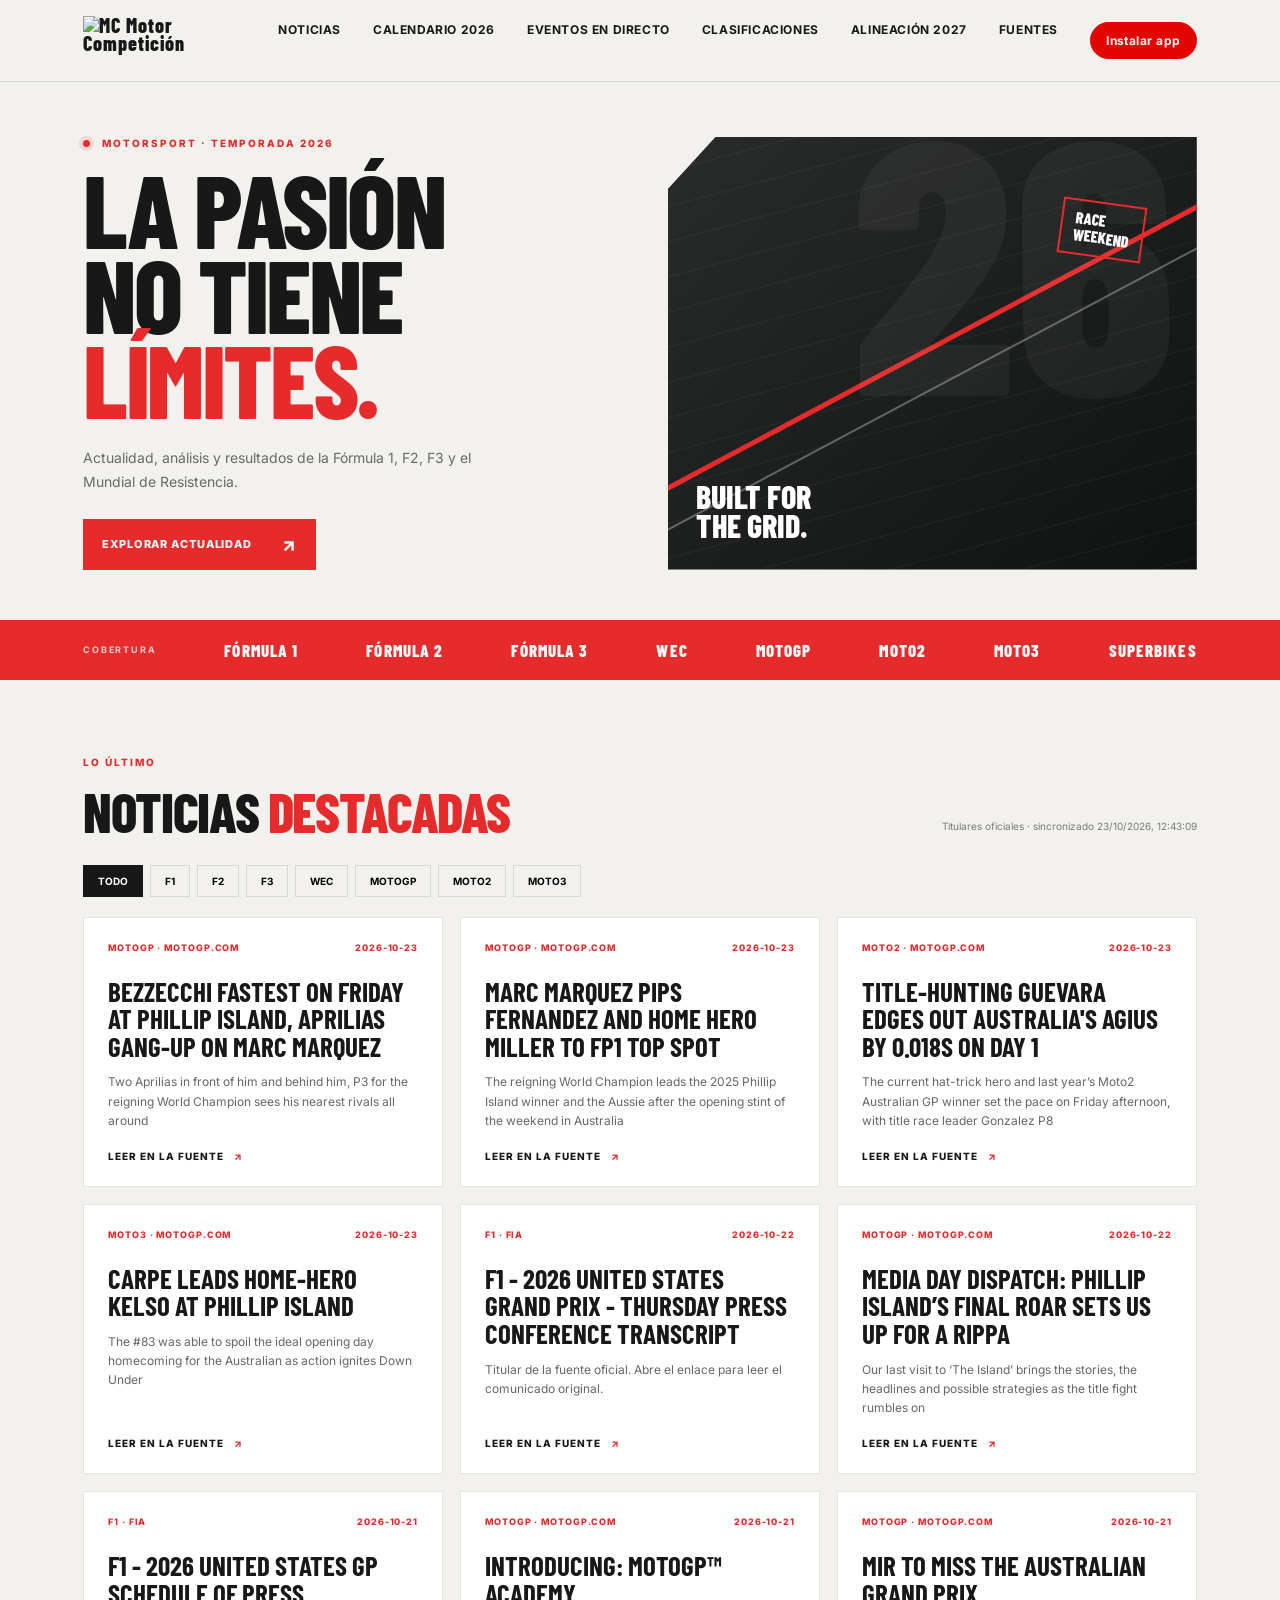
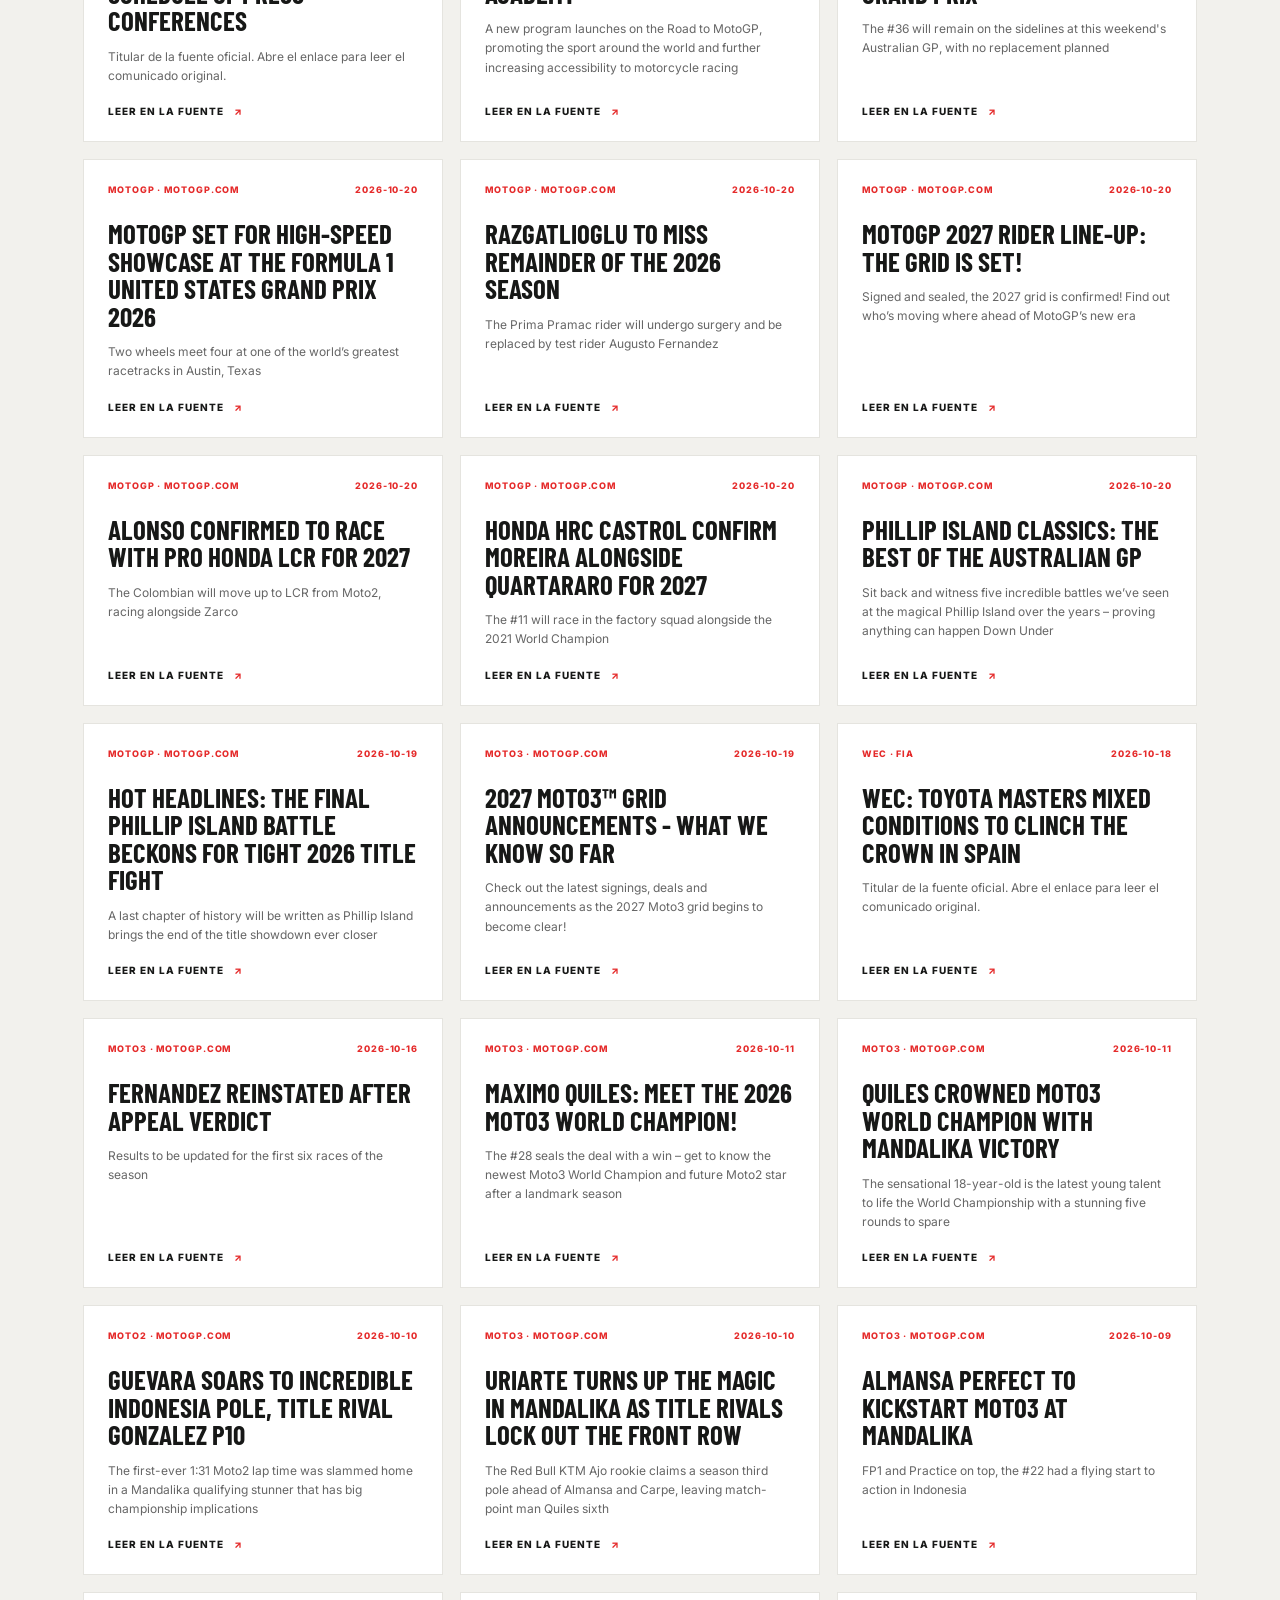
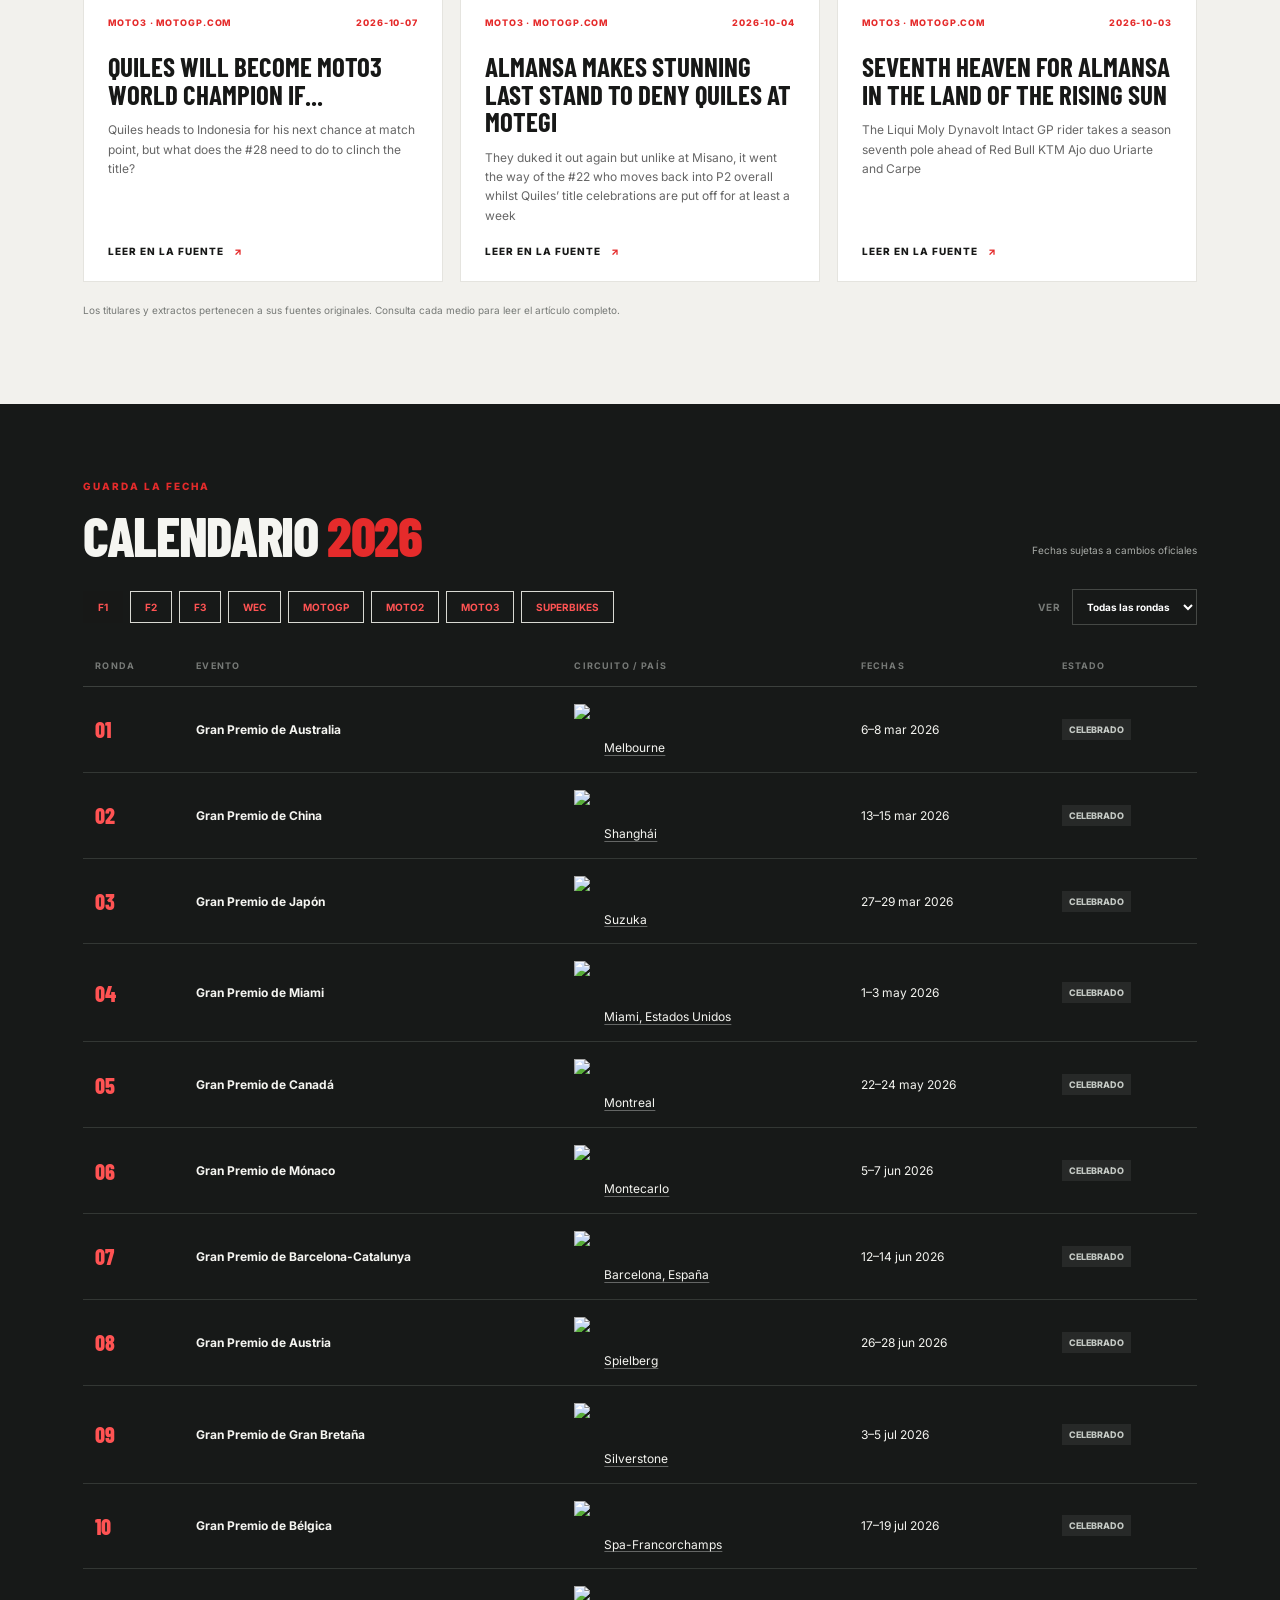
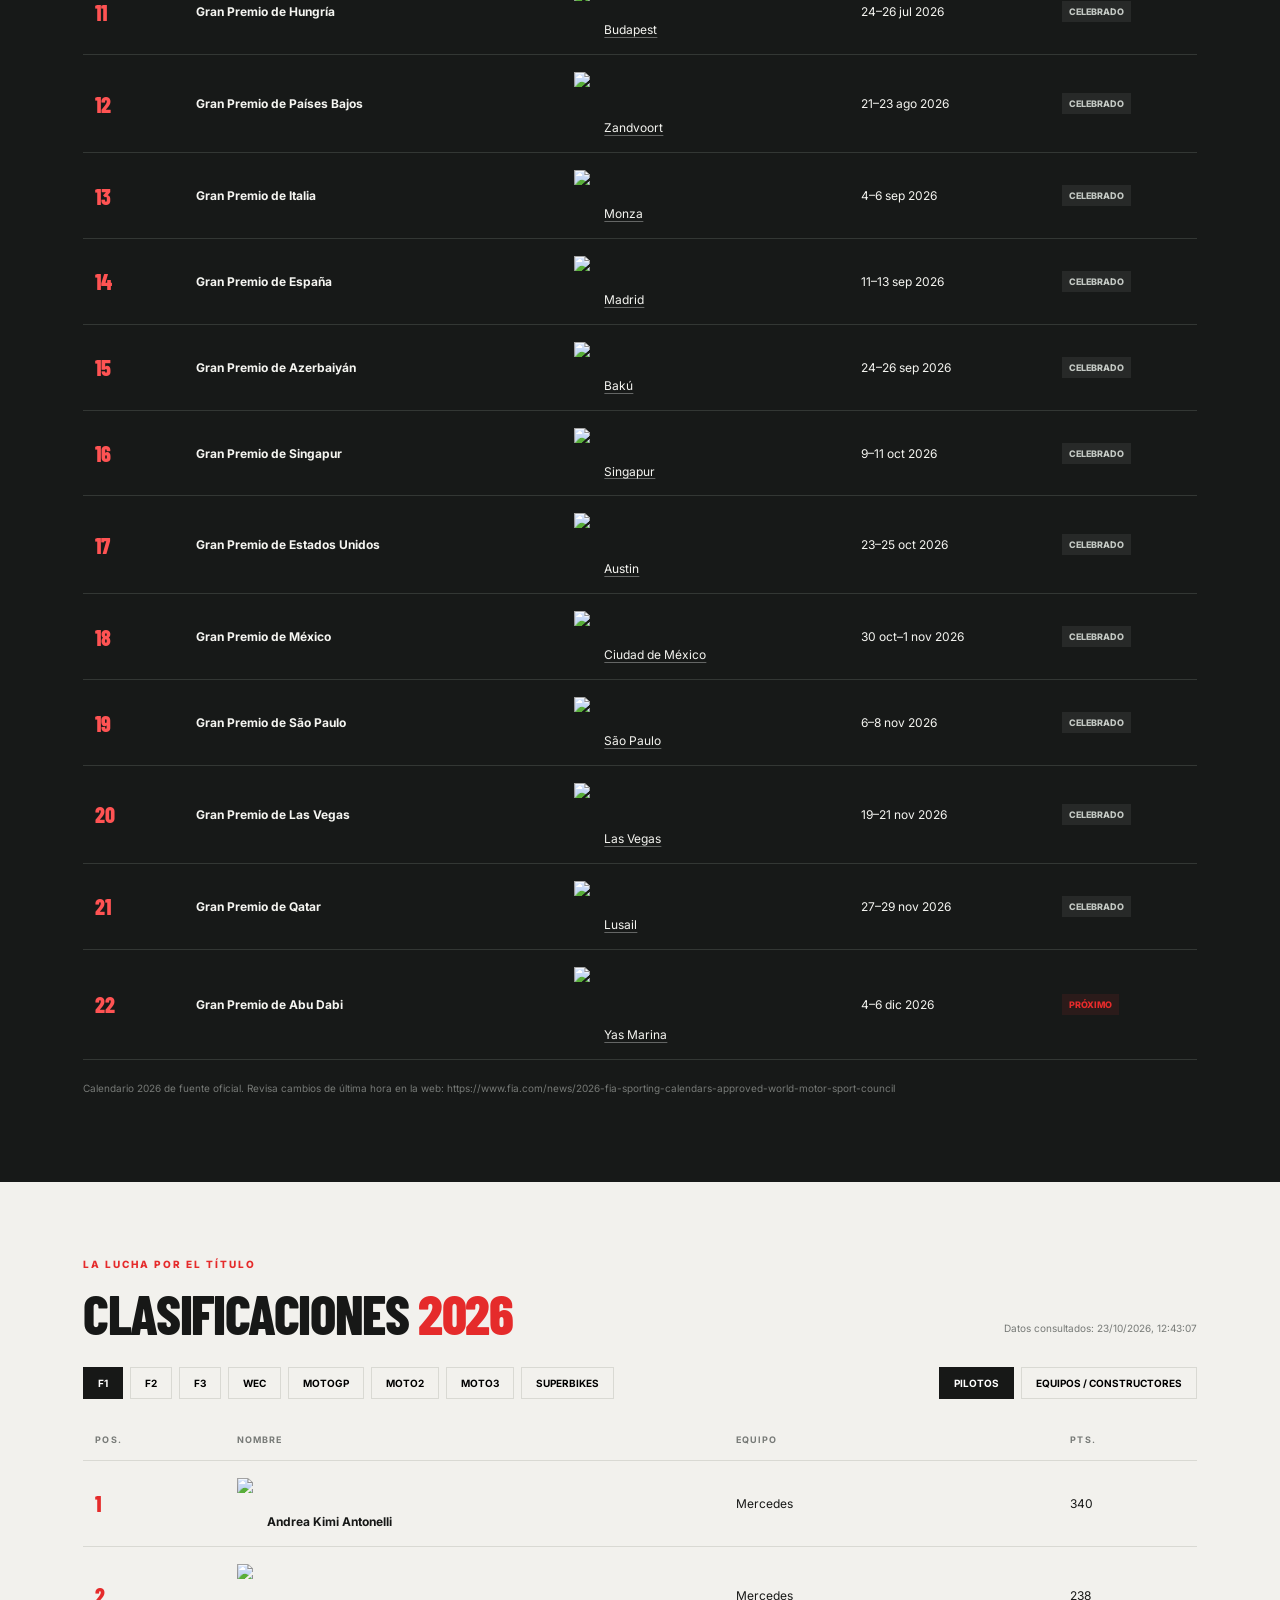
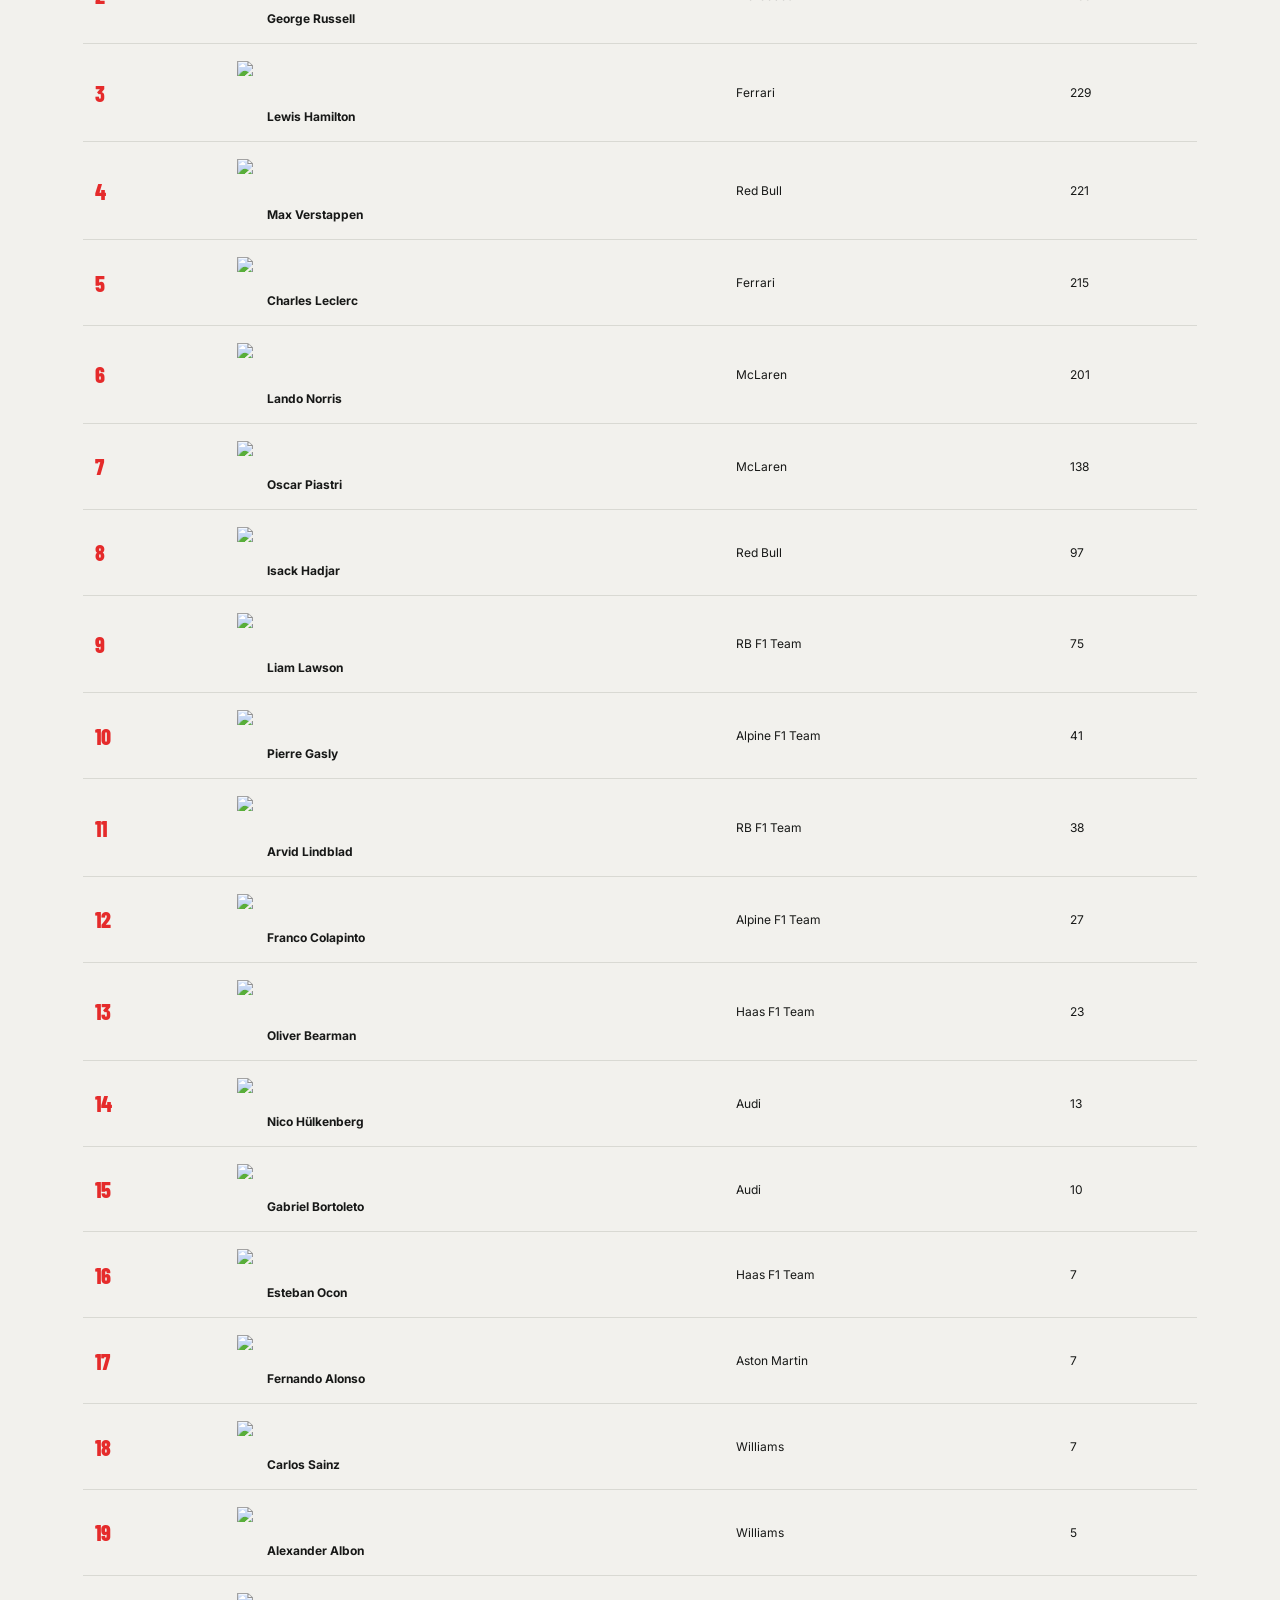
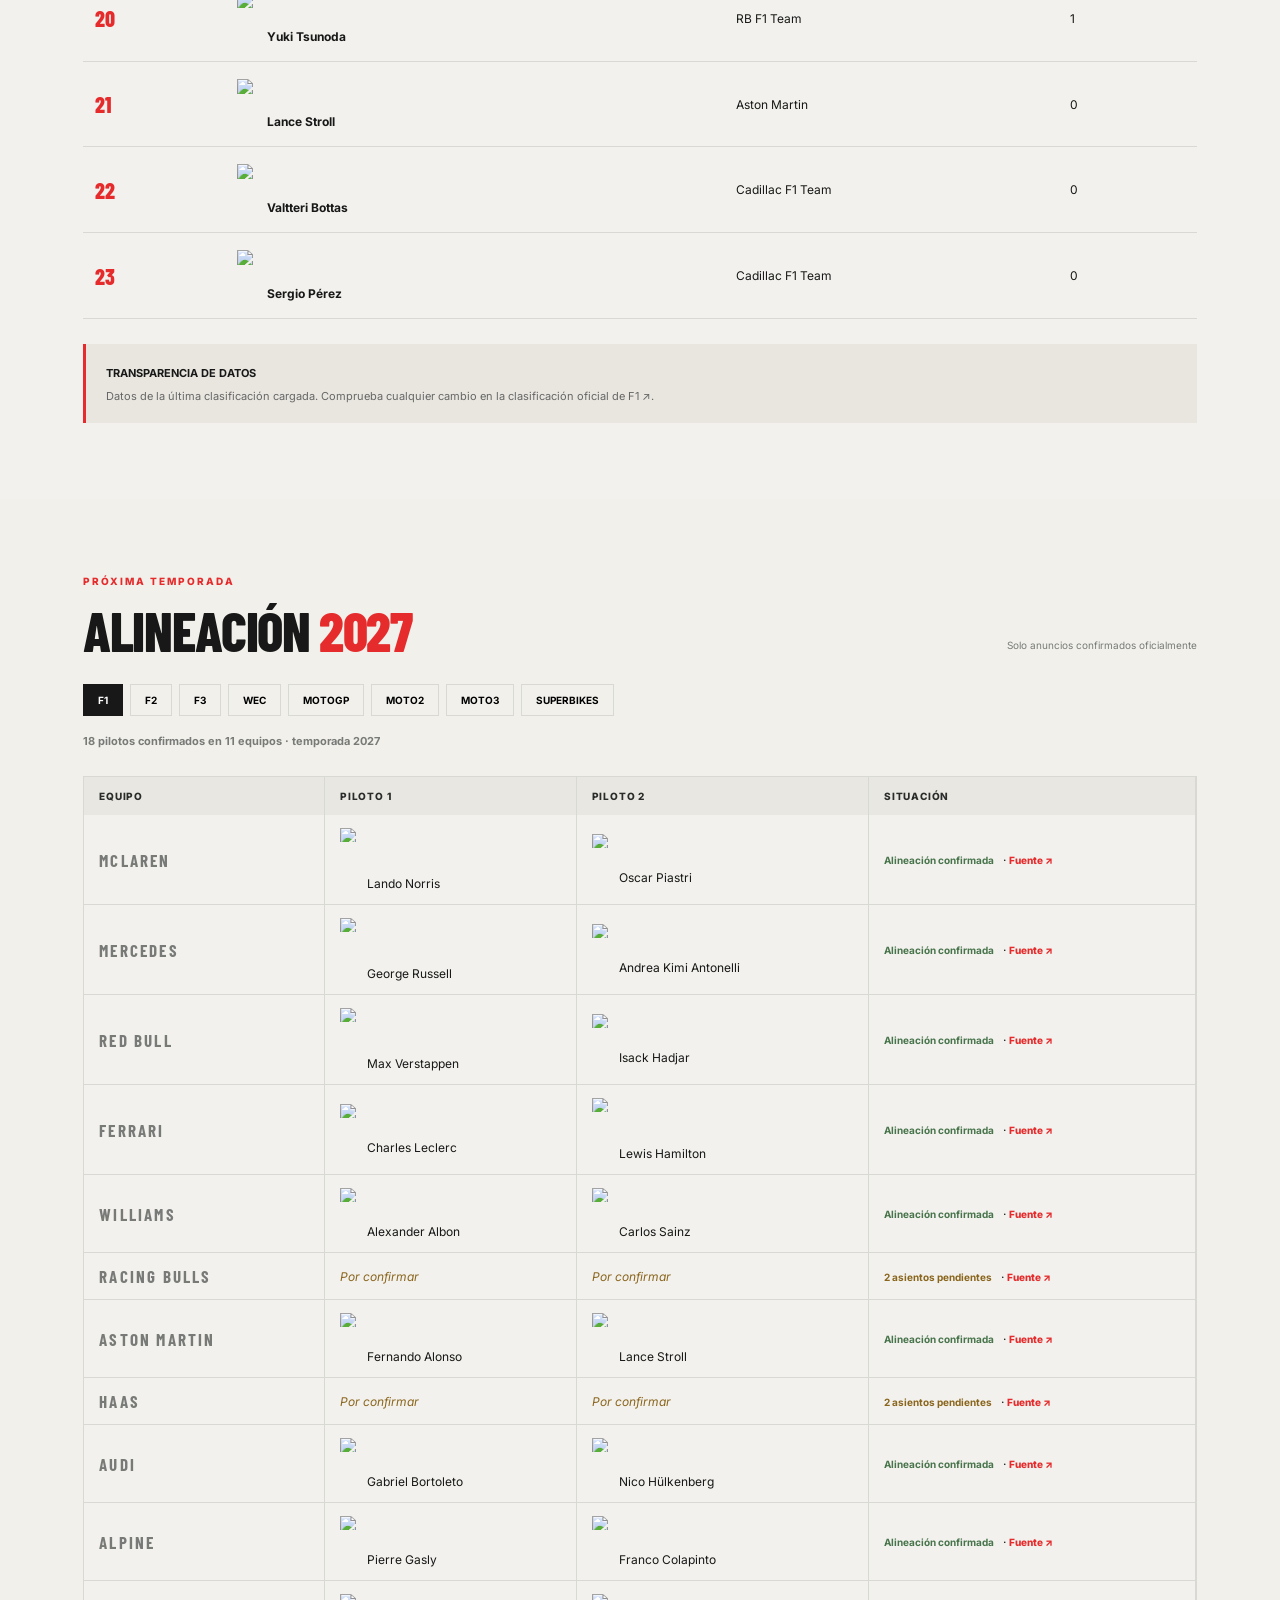
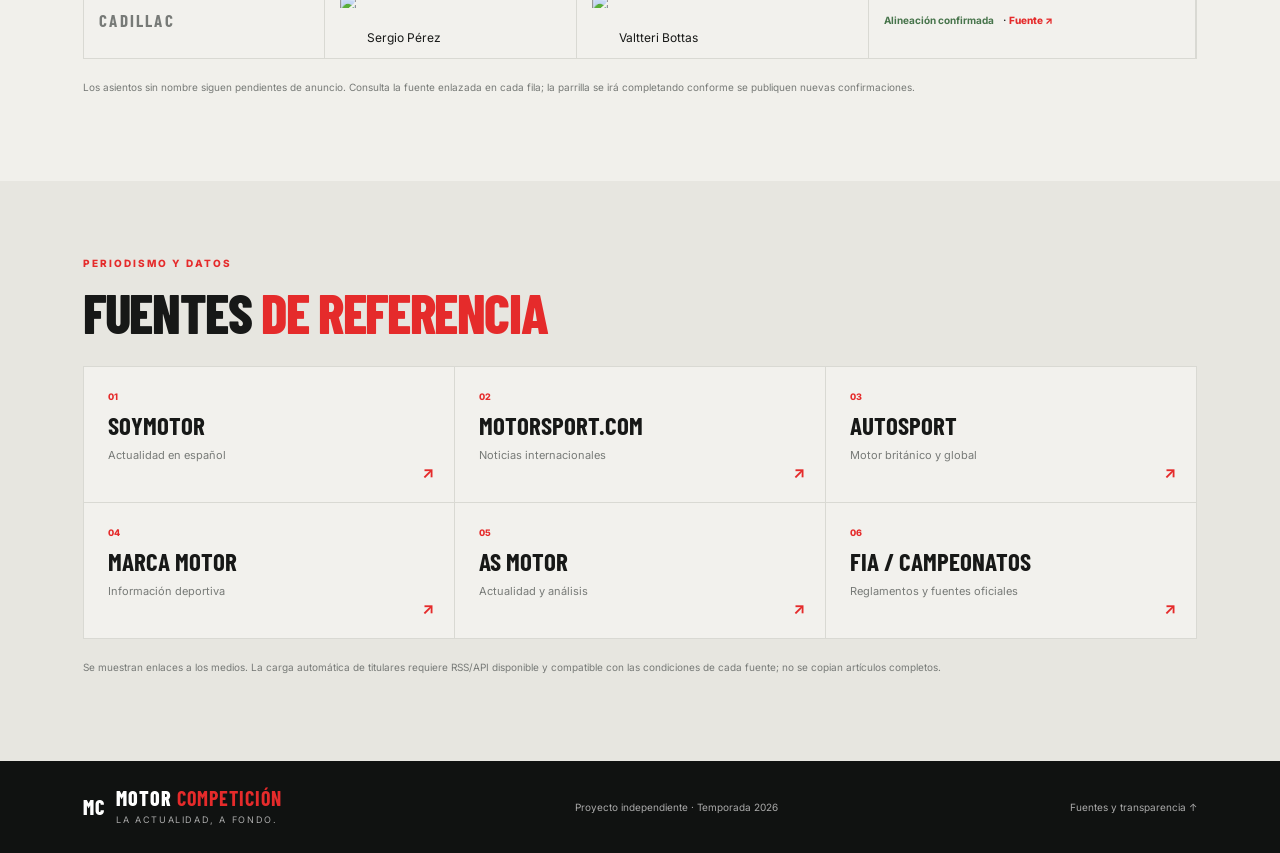
==== commit 33707329: "Fix mobile logo asset path and refresh cache" ====
--- a/index.html
+++ b/index.html
@@ -9,8 +9,8 @@
   <meta name="apple-mobile-web-app-status-bar-style" content="black-translucent">
   <meta name="apple-mobile-web-app-title" content="Motor Competición">
   <link rel="manifest" href="manifest.webmanifest">
-  <link rel="icon" href="logo/mc-motor-competicion.svg" type="image/svg+xml">
-  <link rel="apple-touch-icon" href="logo/mc-motor-competicion.svg">
+  <link rel="icon" href="/noticias-motor-competicion/logo/mc-motor-competicion.svg?v=2" type="image/svg+xml">
+  <link rel="apple-touch-icon" href="/noticias-motor-competicion/logo/mc-motor-competicion.svg?v=2">
   <title>Motor Competición | Noticias, calendarios y clasificaciones</title>
   <link rel="preconnect" href="https://fonts.googleapis.com">
   <link href="https://fonts.googleapis.com/css2?family=Barlow+Condensed:wght@500;600;700;800&family=Inter:wght@400;500;600;700&display=swap" rel="stylesheet">
@@ -18,7 +18,7 @@
 </head>
 <body>
 <header class="site-header">
-  <a class="brand" href="#" aria-label="Motor Competición, inicio"><img class="brand-logo" src="logo/mc-motor-competicion.svg" alt="MC Motor Competición"><span class="brand-tagline">La actualidad, a fondo.</span></a>
+  <a class="brand" href="#" aria-label="Motor Competición, inicio"><img class="brand-logo" src="/noticias-motor-competicion/logo/mc-motor-competicion.svg?v=2" alt="MC Motor Competición"><span class="brand-tagline">La actualidad, a fondo.</span></a>
   <button class="menu-toggle" id="menuToggle" aria-label="Abrir menú">☰</button>
   <nav id="mainNav"><a href="#noticias">Noticias</a><a href="#calendario">Calendario 2026</a><a href="live-events.html">Eventos en directo</a><a href="#clasificaciones">Clasificaciones</a><a href="#alineacion">Alineación 2027</a><a href="#fuentes">Fuentes</a><button class="install-app" id="installApp" type="button">Instalar app</button></nav>
 </header>
--- a/styles.css
+++ b/styles.css
@@ -65,16 +65,15 @@
   text-transform: uppercase;
 }
 
-.brand-mark {
-  display: grid;
-  place-items: center;
-  background: #e52b2b;
-  color: white;
-  font-size: 18px;
-  font-weight: 800;
-  width: 43px;
-  height: 43px;
-  transform: skew(-7deg);
+.brand-logo {
+  display: block;
+  width: 170px;
+  height: 50px;
+  object-fit: contain;
+}
+
+.brand-tagline {
+  display: none;
 }
 
 nav {
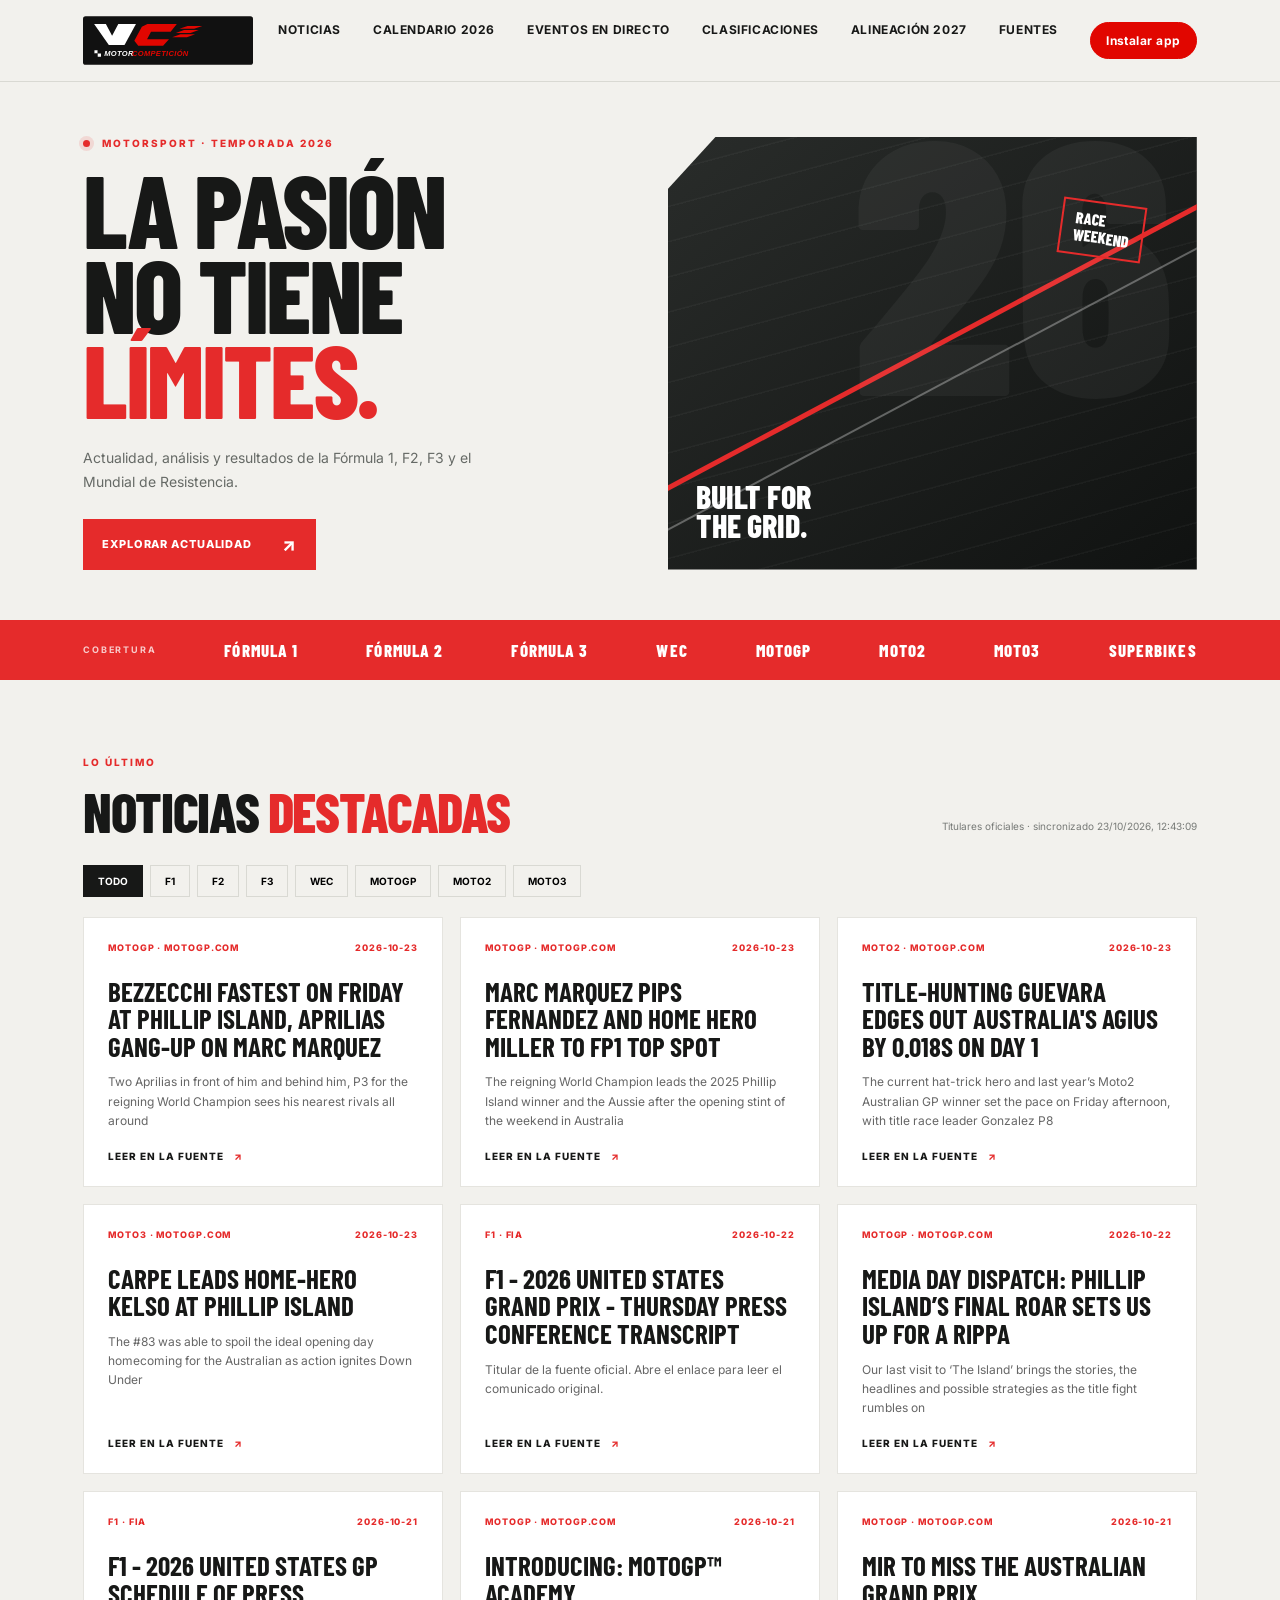
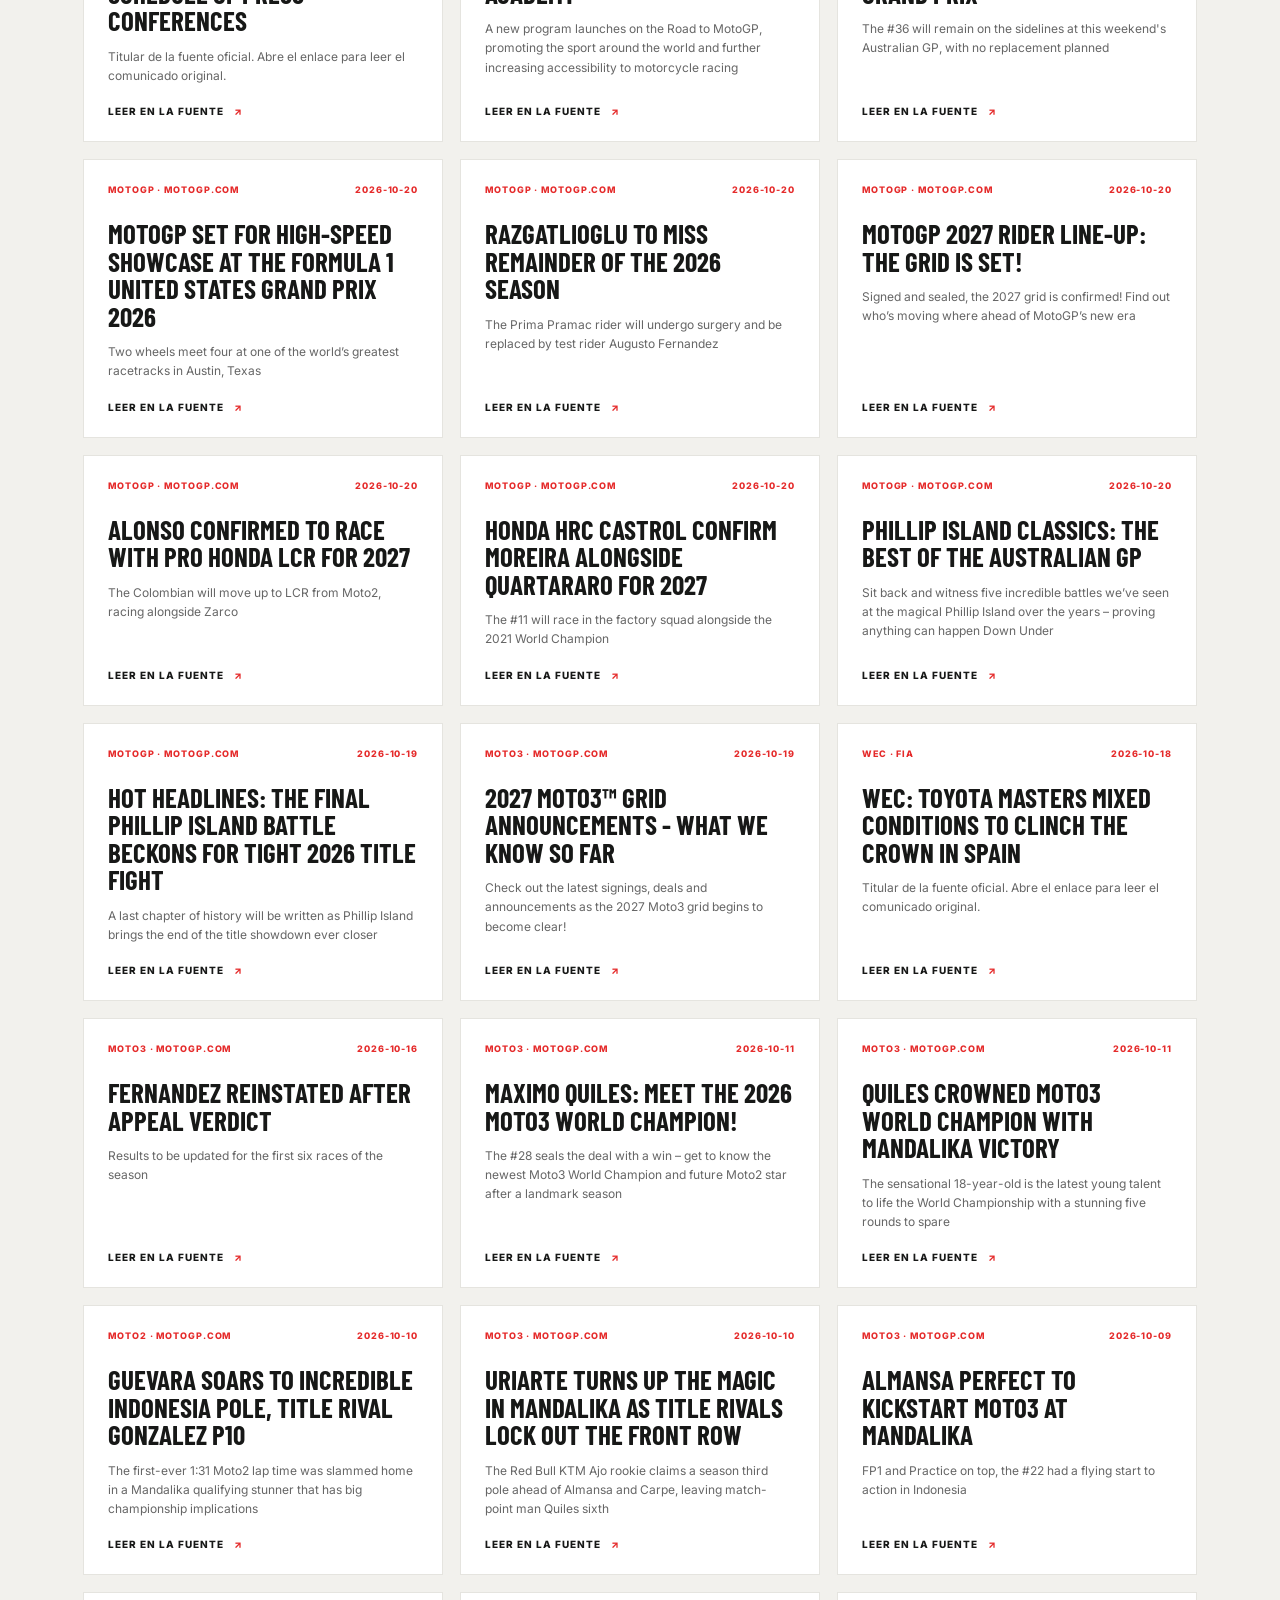
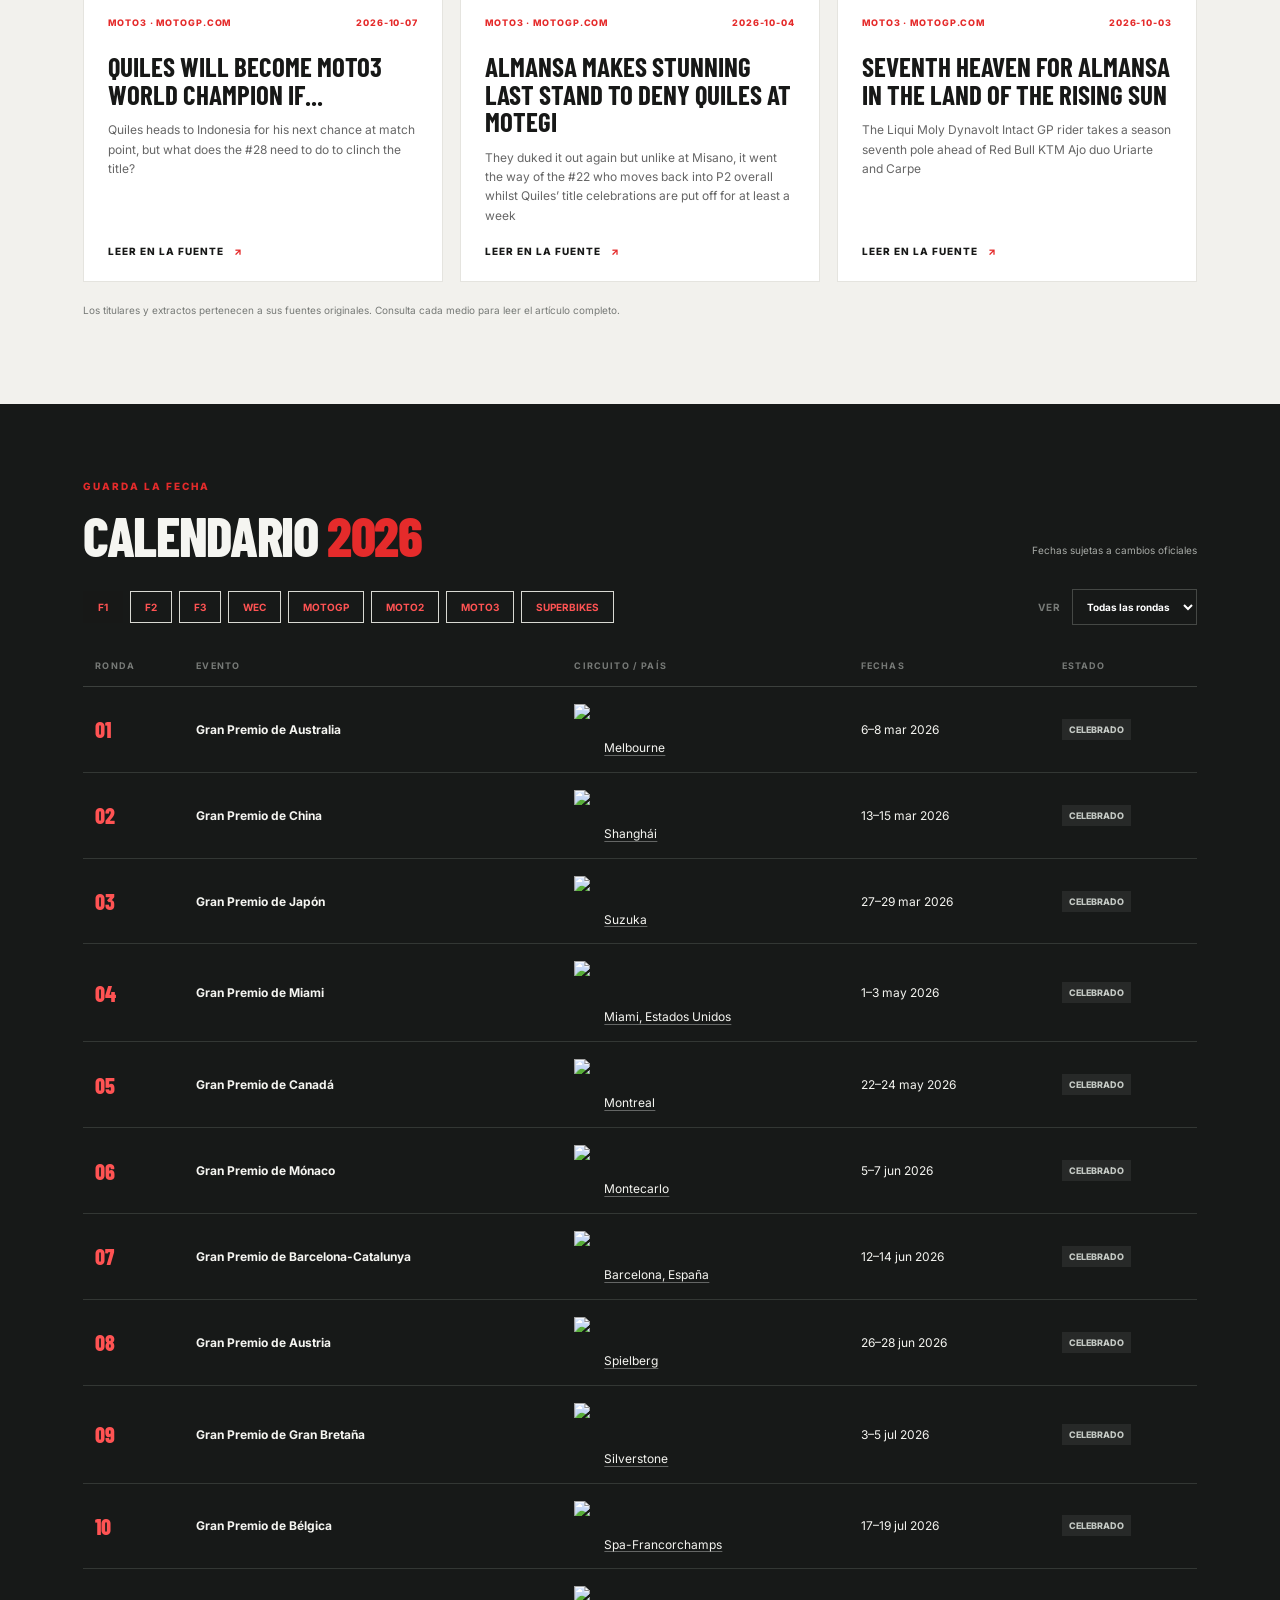
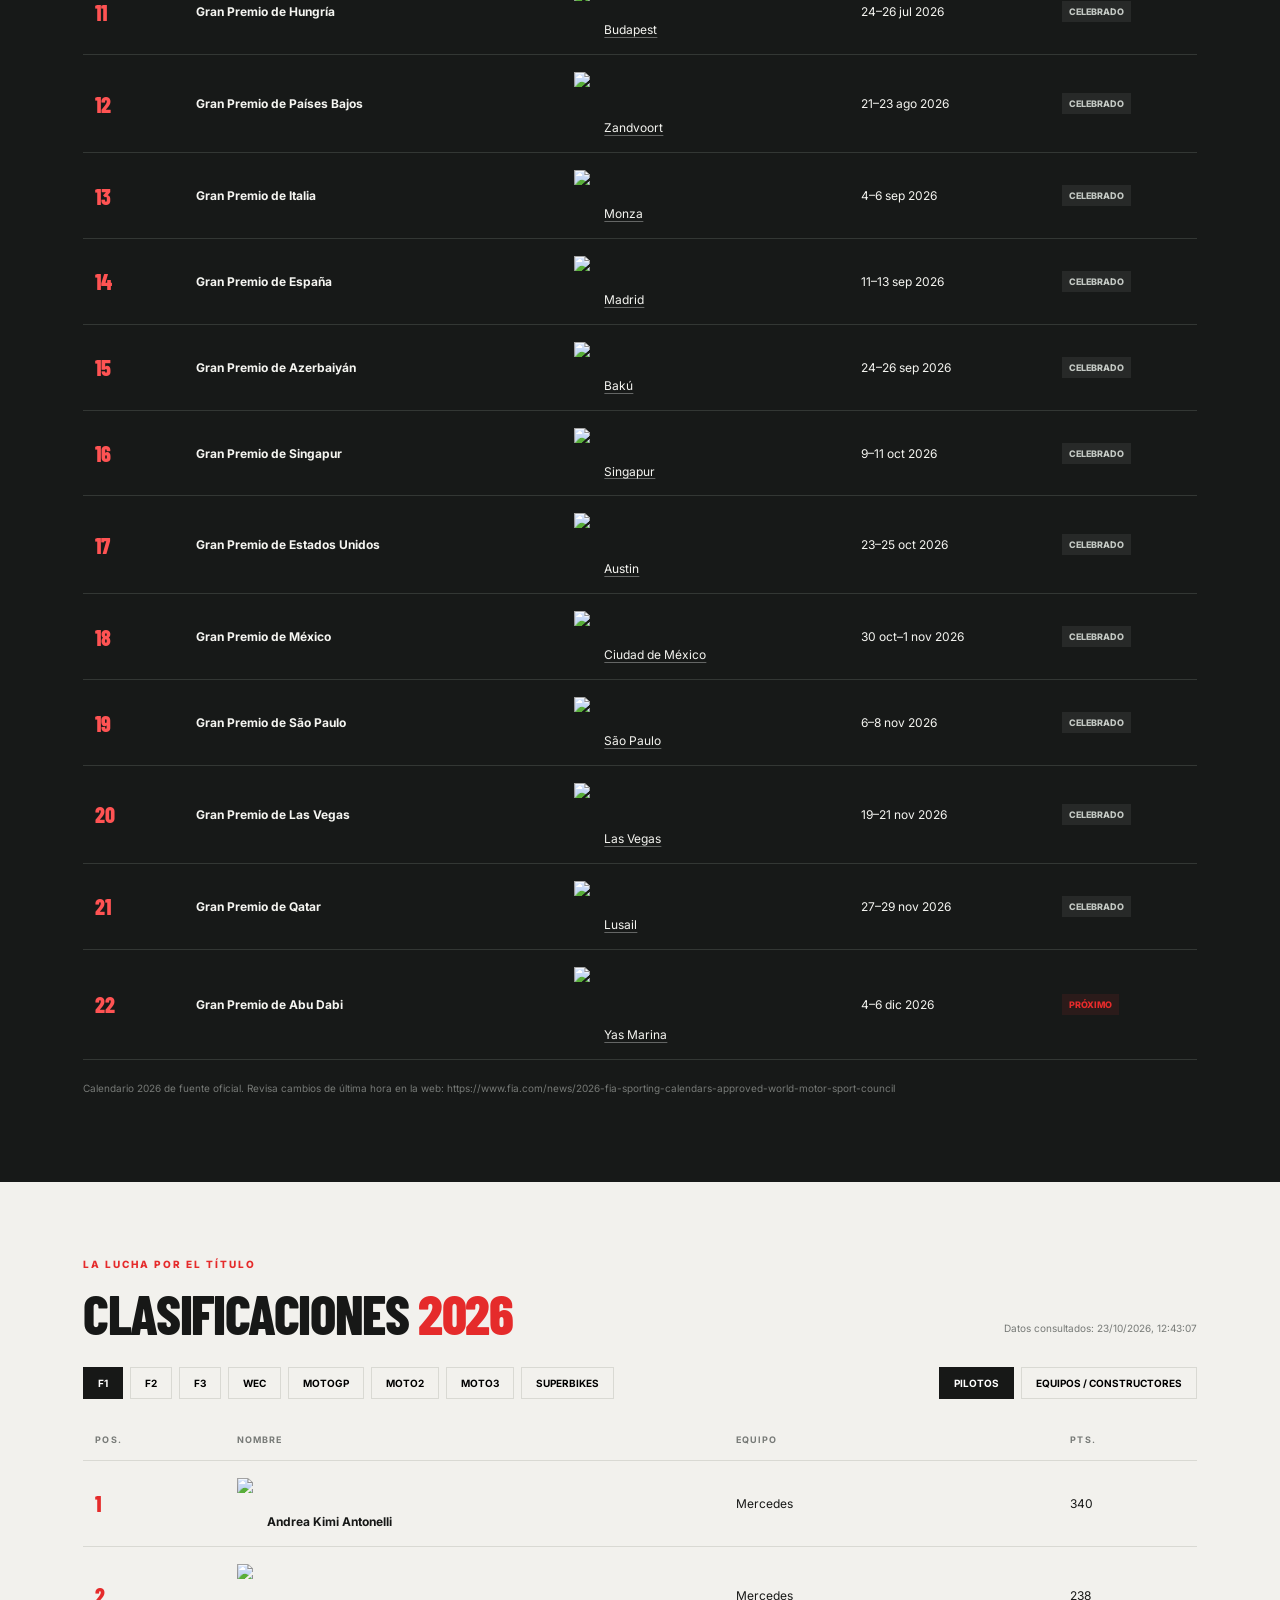
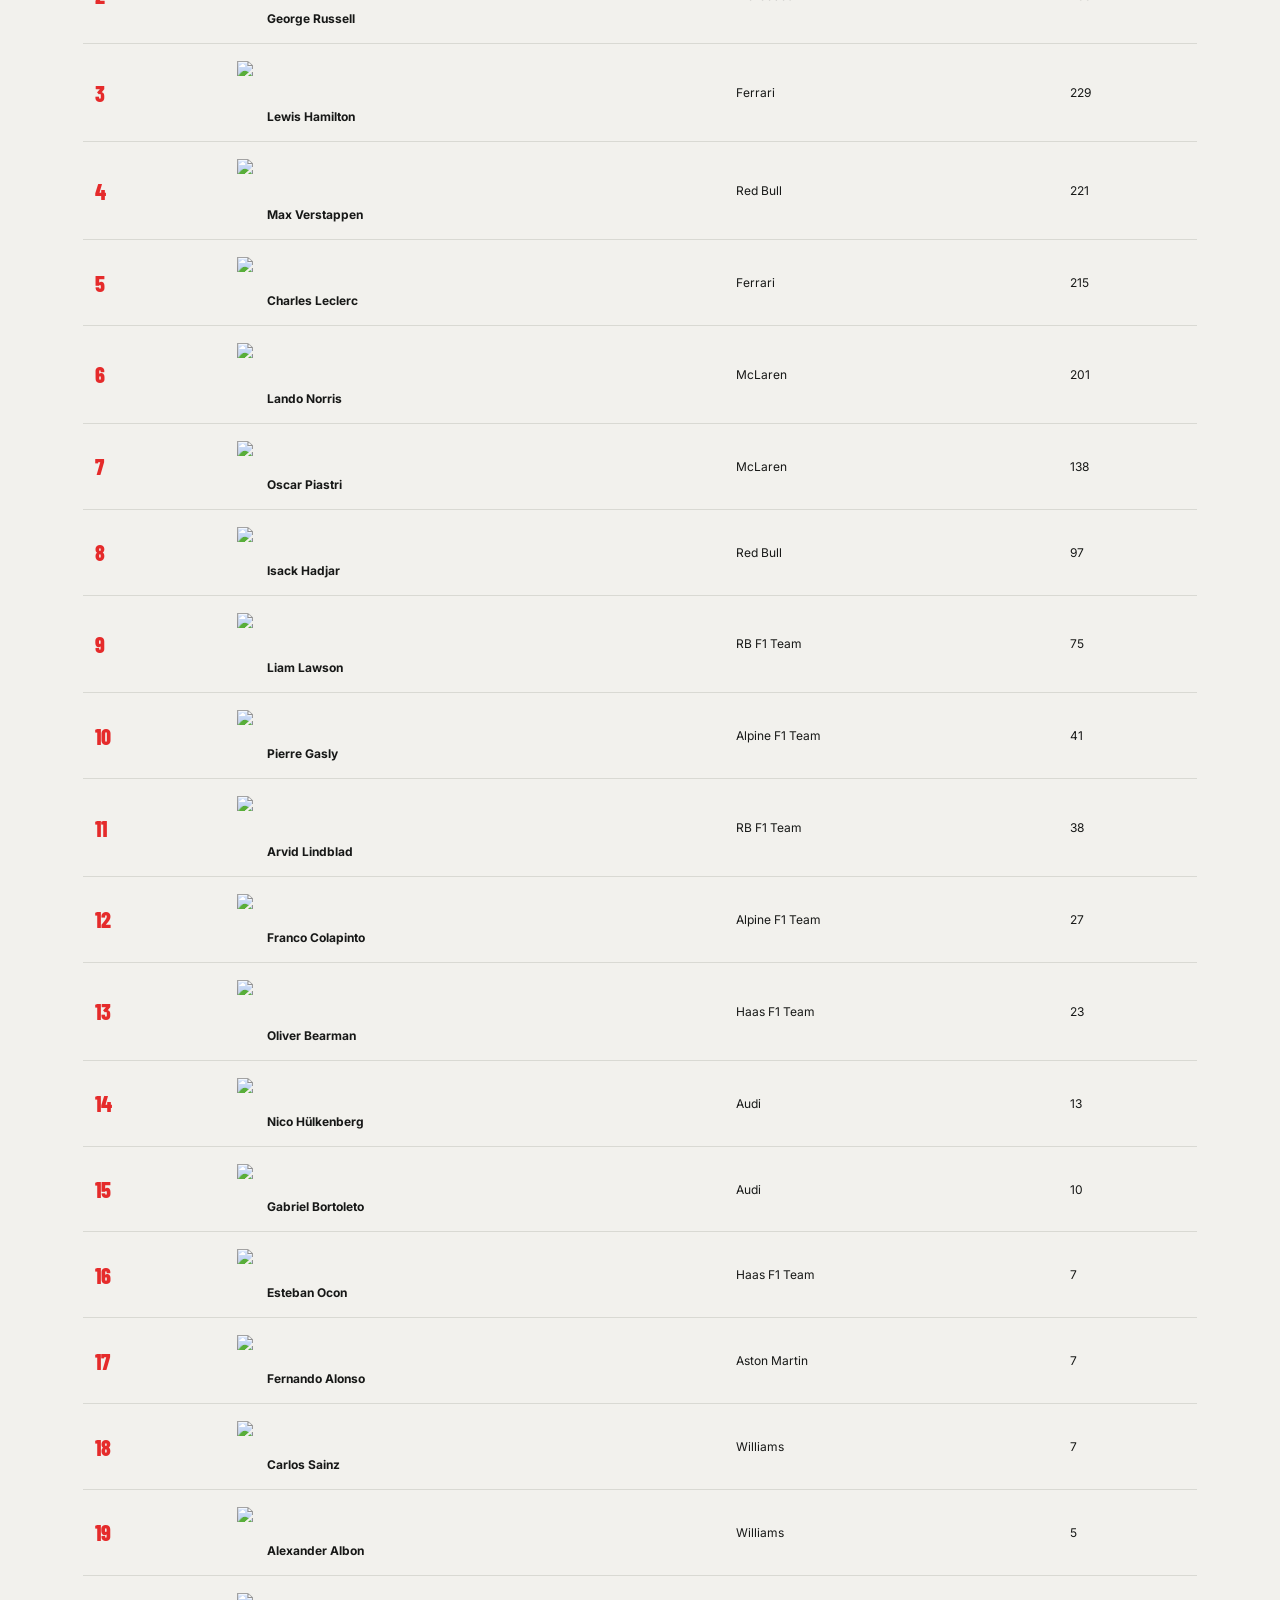
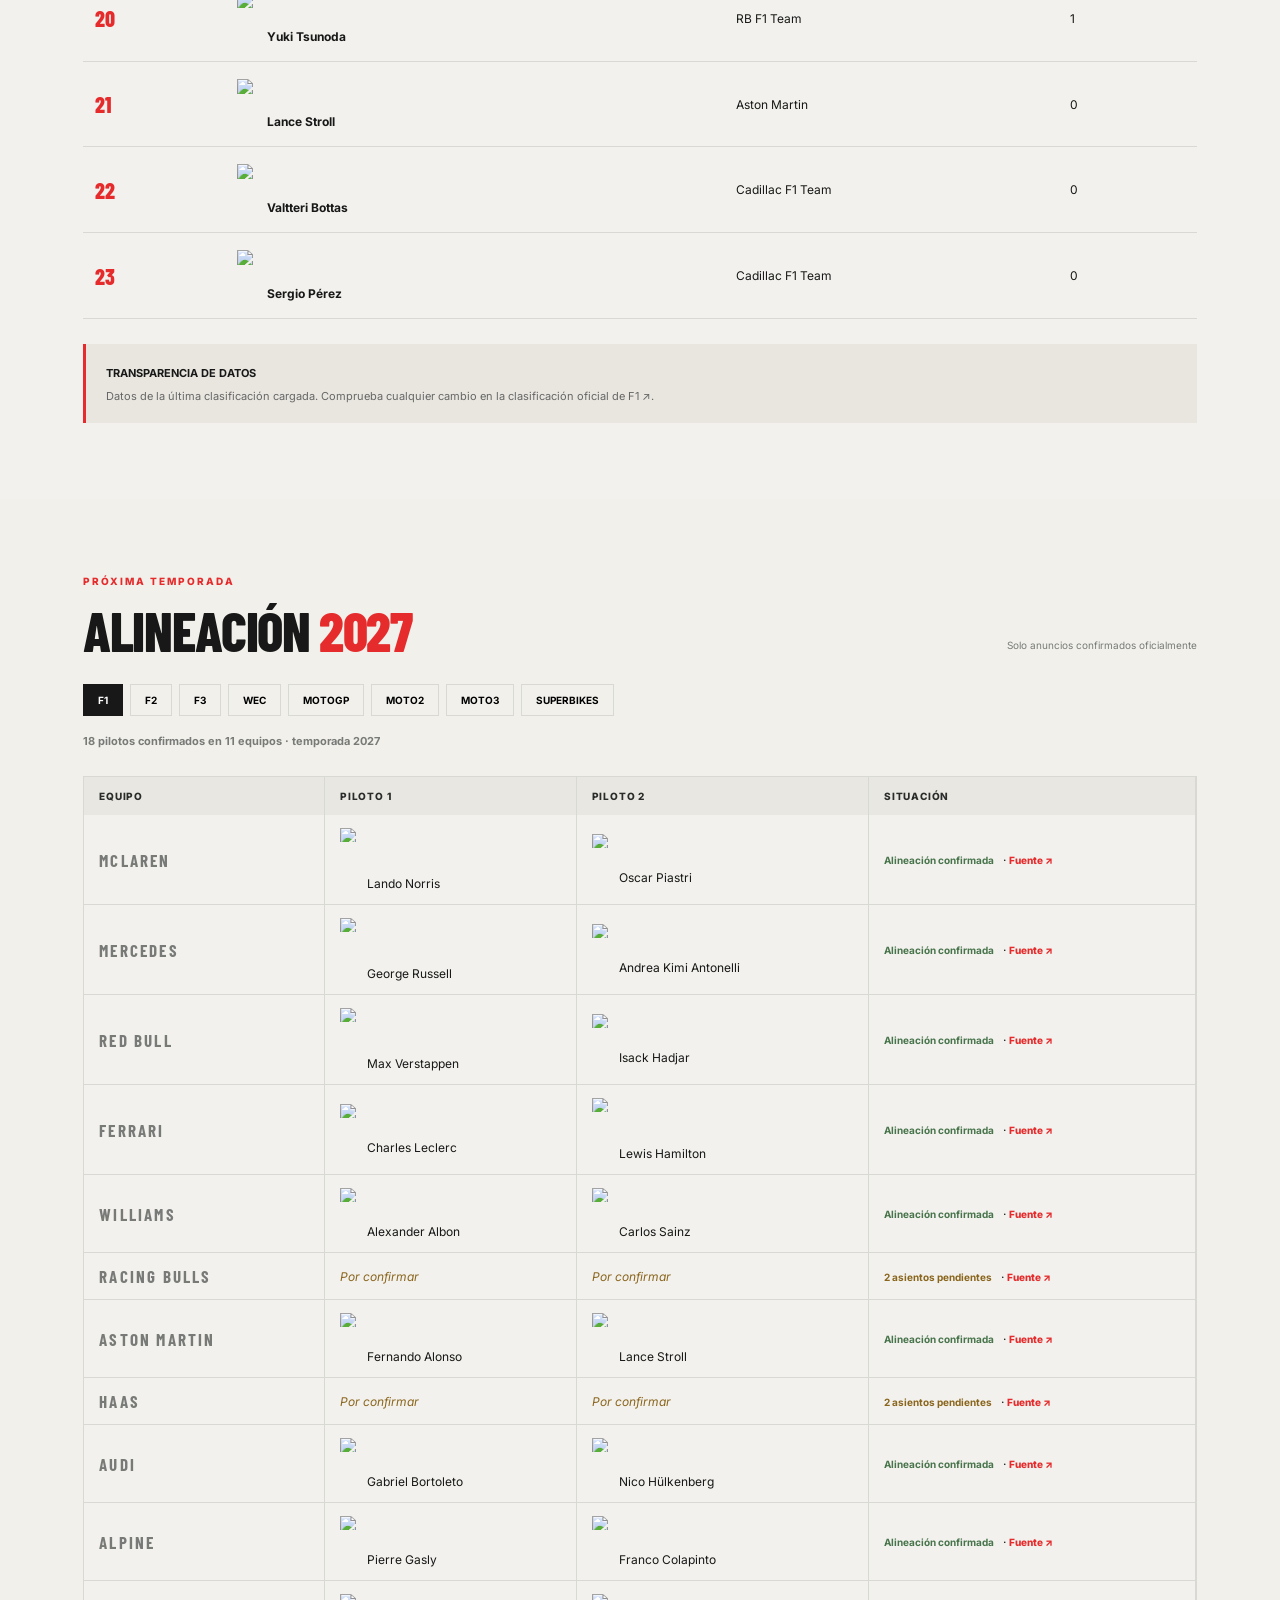
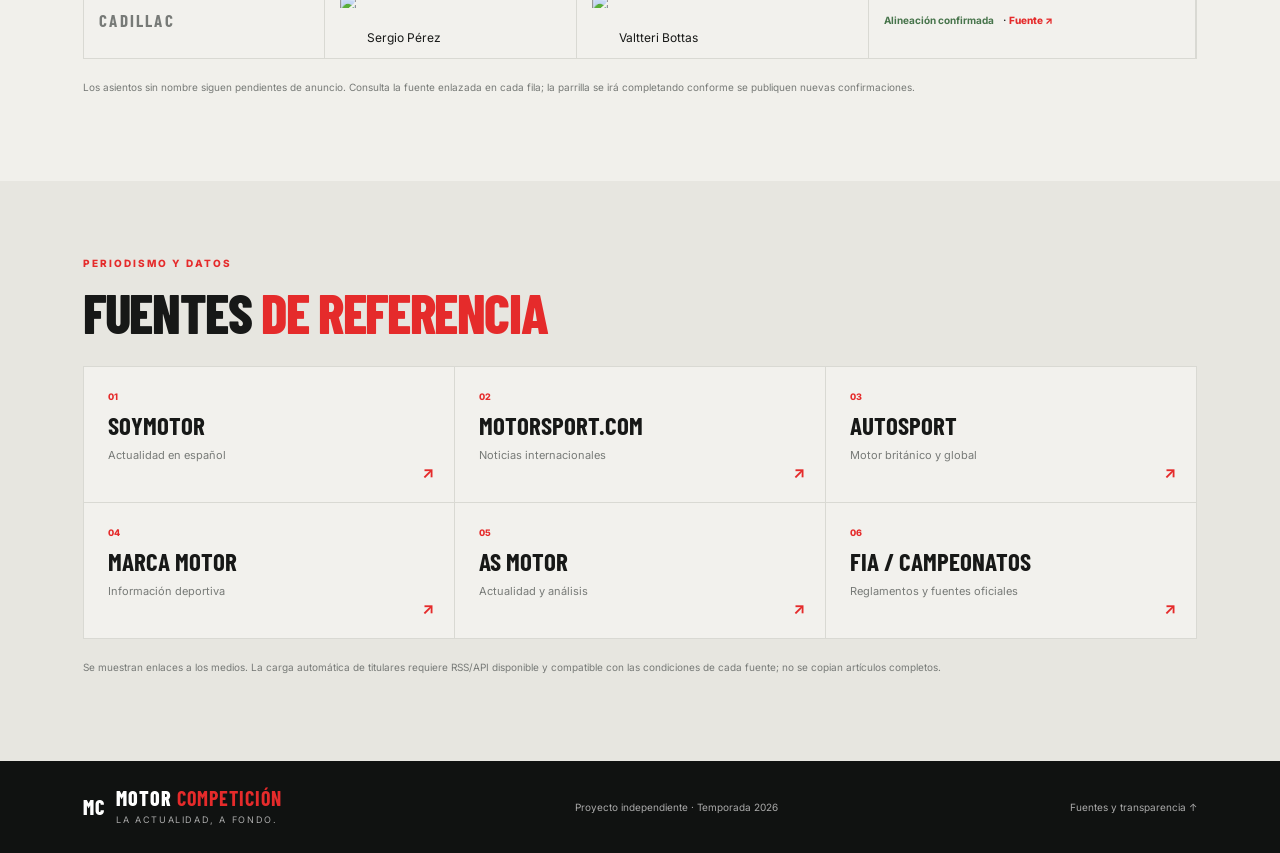
==== commit afab1b0a: "Fix logo path for GitHub Pages mobile browsers" ====
--- a/index.html
+++ b/index.html
@@ -9,8 +9,8 @@
   <meta name="apple-mobile-web-app-status-bar-style" content="black-translucent">
   <meta name="apple-mobile-web-app-title" content="Motor Competición">
   <link rel="manifest" href="manifest.webmanifest">
-  <link rel="icon" href="/noticias-motor-competicion/logo/mc-motor-competicion.svg?v=2" type="image/svg+xml">
-  <link rel="apple-touch-icon" href="/noticias-motor-competicion/logo/mc-motor-competicion.svg?v=2">
+  <link rel="icon" href="./logo/mc-motor-competicion.svg?v=3" type="image/svg+xml">
+  <link rel="apple-touch-icon" href="./logo/mc-motor-competicion.svg?v=3">
   <title>Motor Competición | Noticias, calendarios y clasificaciones</title>
   <link rel="preconnect" href="https://fonts.googleapis.com">
   <link href="https://fonts.googleapis.com/css2?family=Barlow+Condensed:wght@500;600;700;800&family=Inter:wght@400;500;600;700&display=swap" rel="stylesheet">
@@ -18,7 +18,7 @@
 </head>
 <body>
 <header class="site-header">
-  <a class="brand" href="#" aria-label="Motor Competición, inicio"><img class="brand-logo" src="/noticias-motor-competicion/logo/mc-motor-competicion.svg?v=2" alt="MC Motor Competición"><span class="brand-tagline">La actualidad, a fondo.</span></a>
+  <a class="brand" href="#" aria-label="Motor Competición, inicio"><img class="brand-logo" src="./logo/mc-motor-competicion.svg?v=3" alt="MC Motor Competición"><span class="brand-tagline">La actualidad, a fondo.</span></a>
   <button class="menu-toggle" id="menuToggle" aria-label="Abrir menú">☰</button>
   <nav id="mainNav"><a href="#noticias">Noticias</a><a href="#calendario">Calendario 2026</a><a href="live-events.html">Eventos en directo</a><a href="#clasificaciones">Clasificaciones</a><a href="#alineacion">Alineación 2027</a><a href="#fuentes">Fuentes</a><button class="install-app" id="installApp" type="button">Instalar app</button></nav>
 </header>
--- a/styles.css
+++ b/styles.css
@@ -67,9 +67,16 @@
 
 .brand-logo {
   display: block;
-  width: 170px;
+  width: clamp(132px, 24vw, 170px);
   height: 50px;
   object-fit: contain;
+  flex: 0 0 auto;
+}
+
+@media (max-width: 520px) {
+  .site-header { padding-left: 4%; padding-right: 4%; }
+  .brand { min-width: 0; gap: 0; }
+  .brand-logo { width: 145px; height: 44px; }
 }
 
 .brand-tagline {
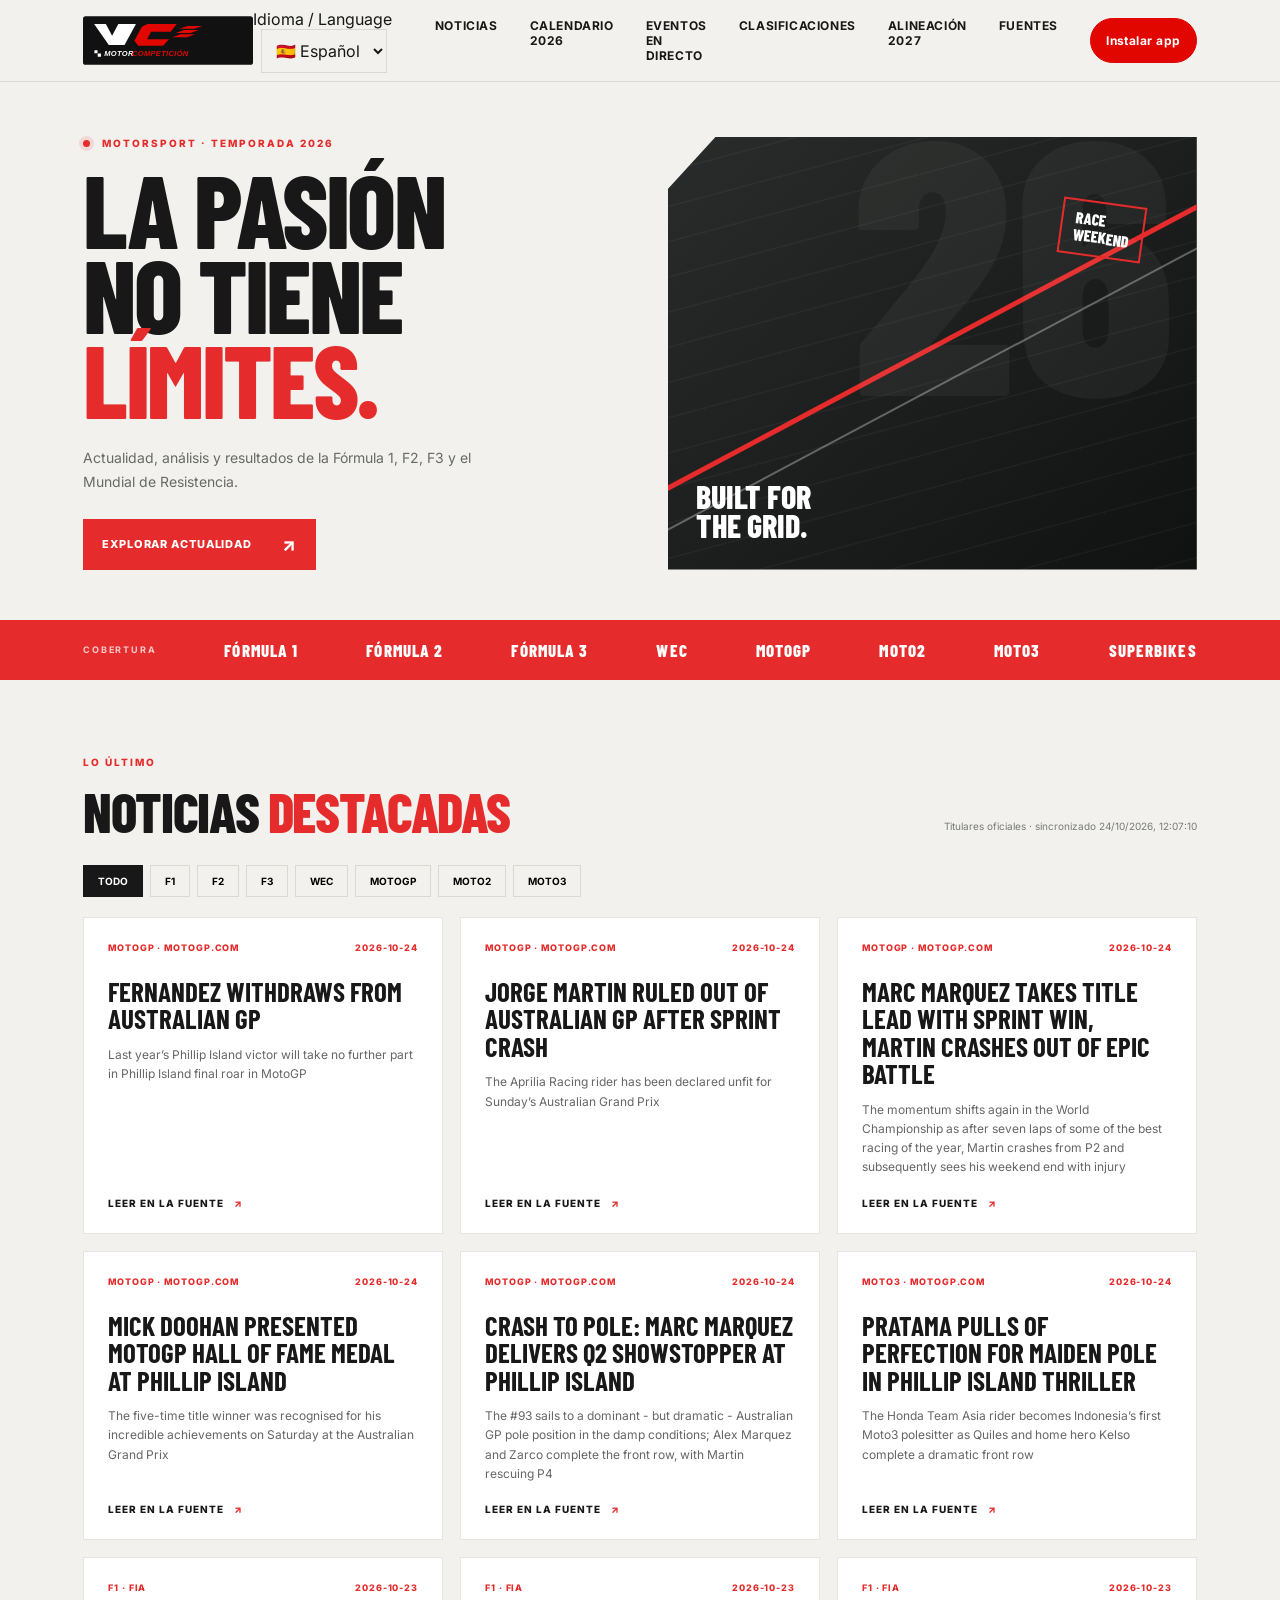
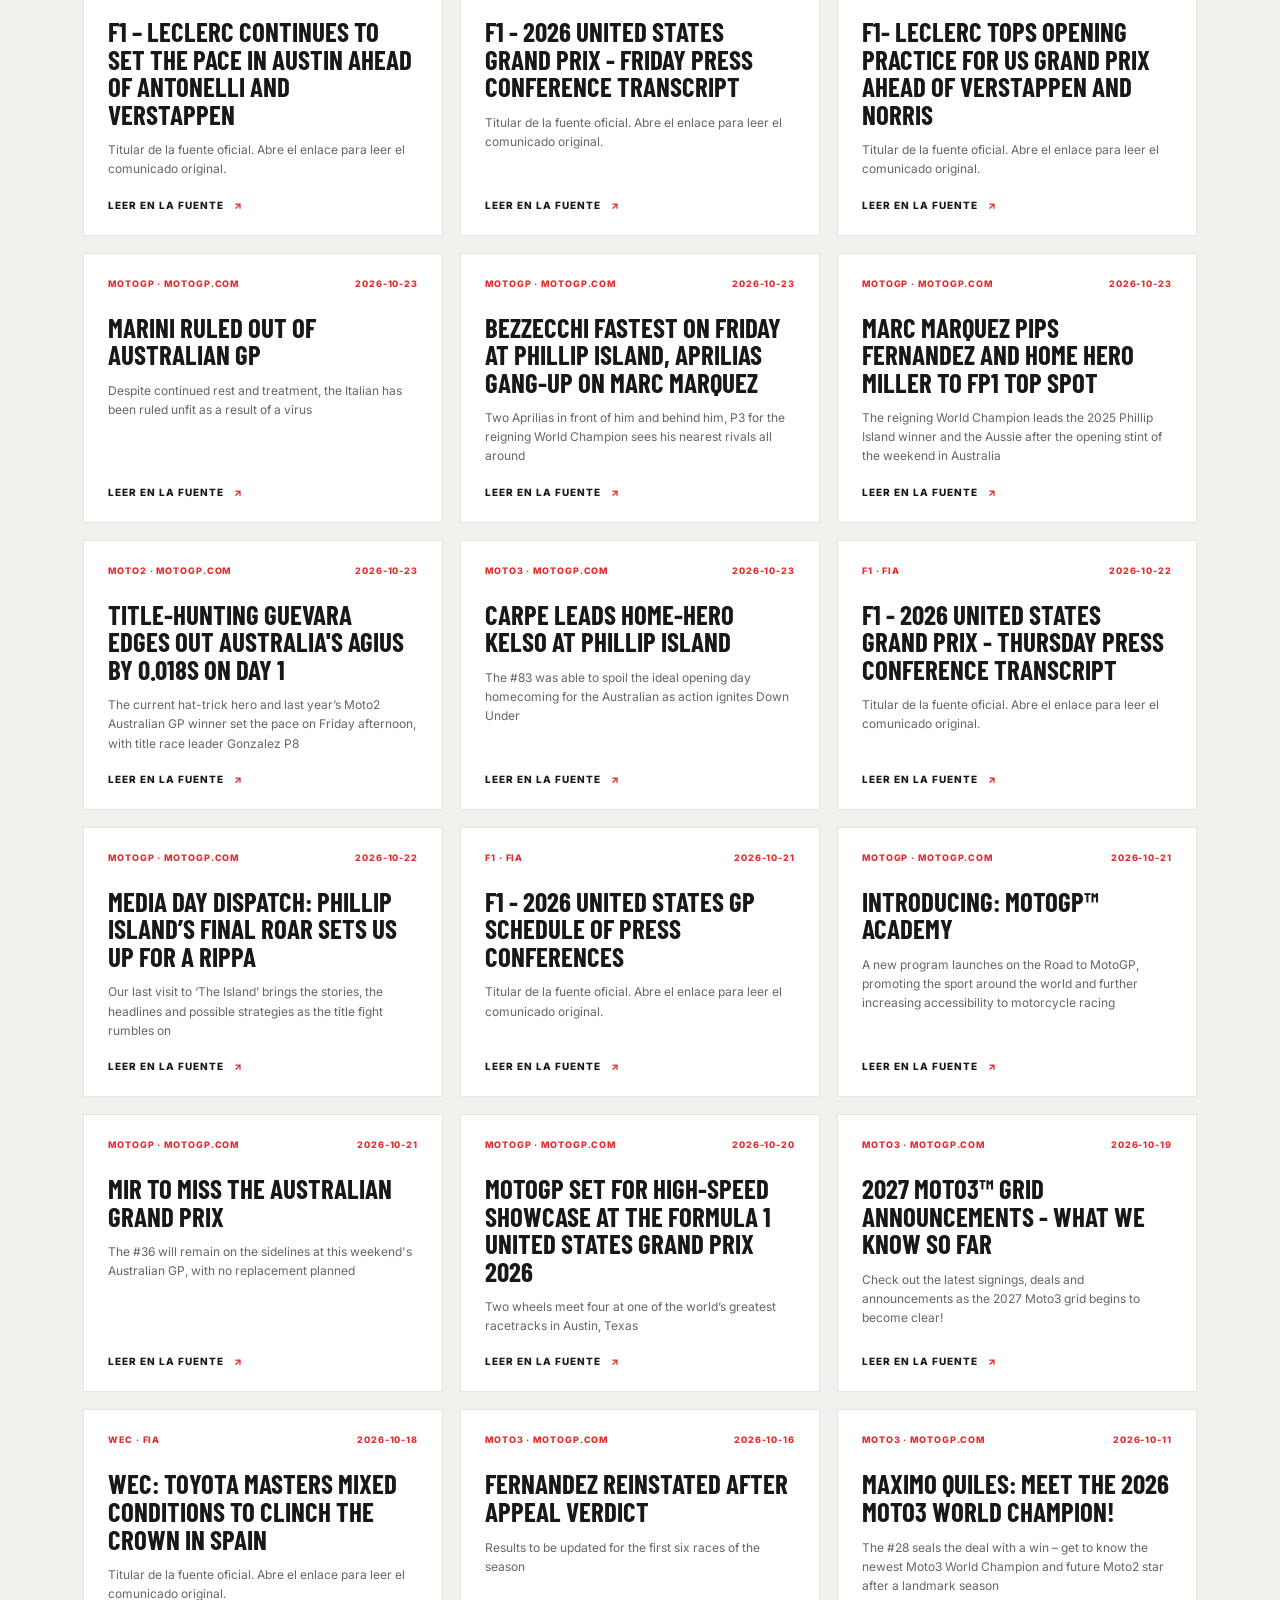
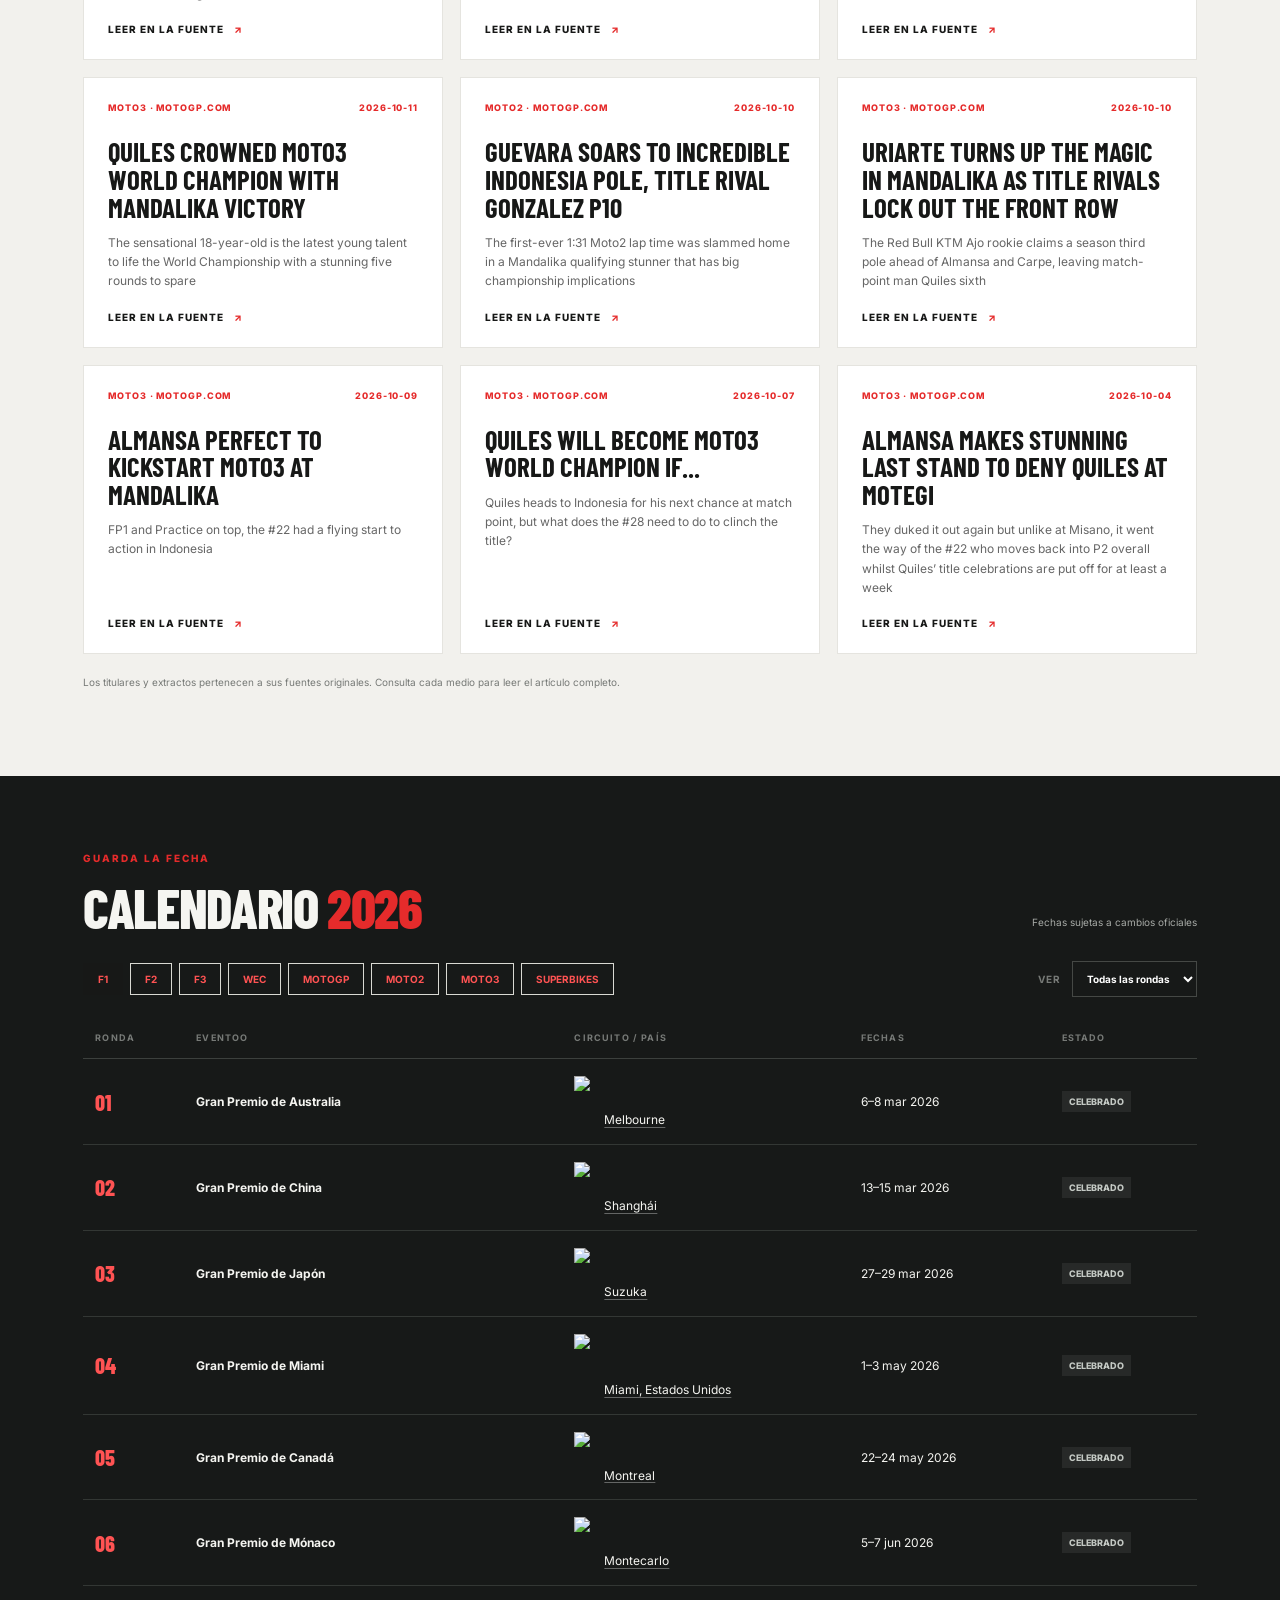
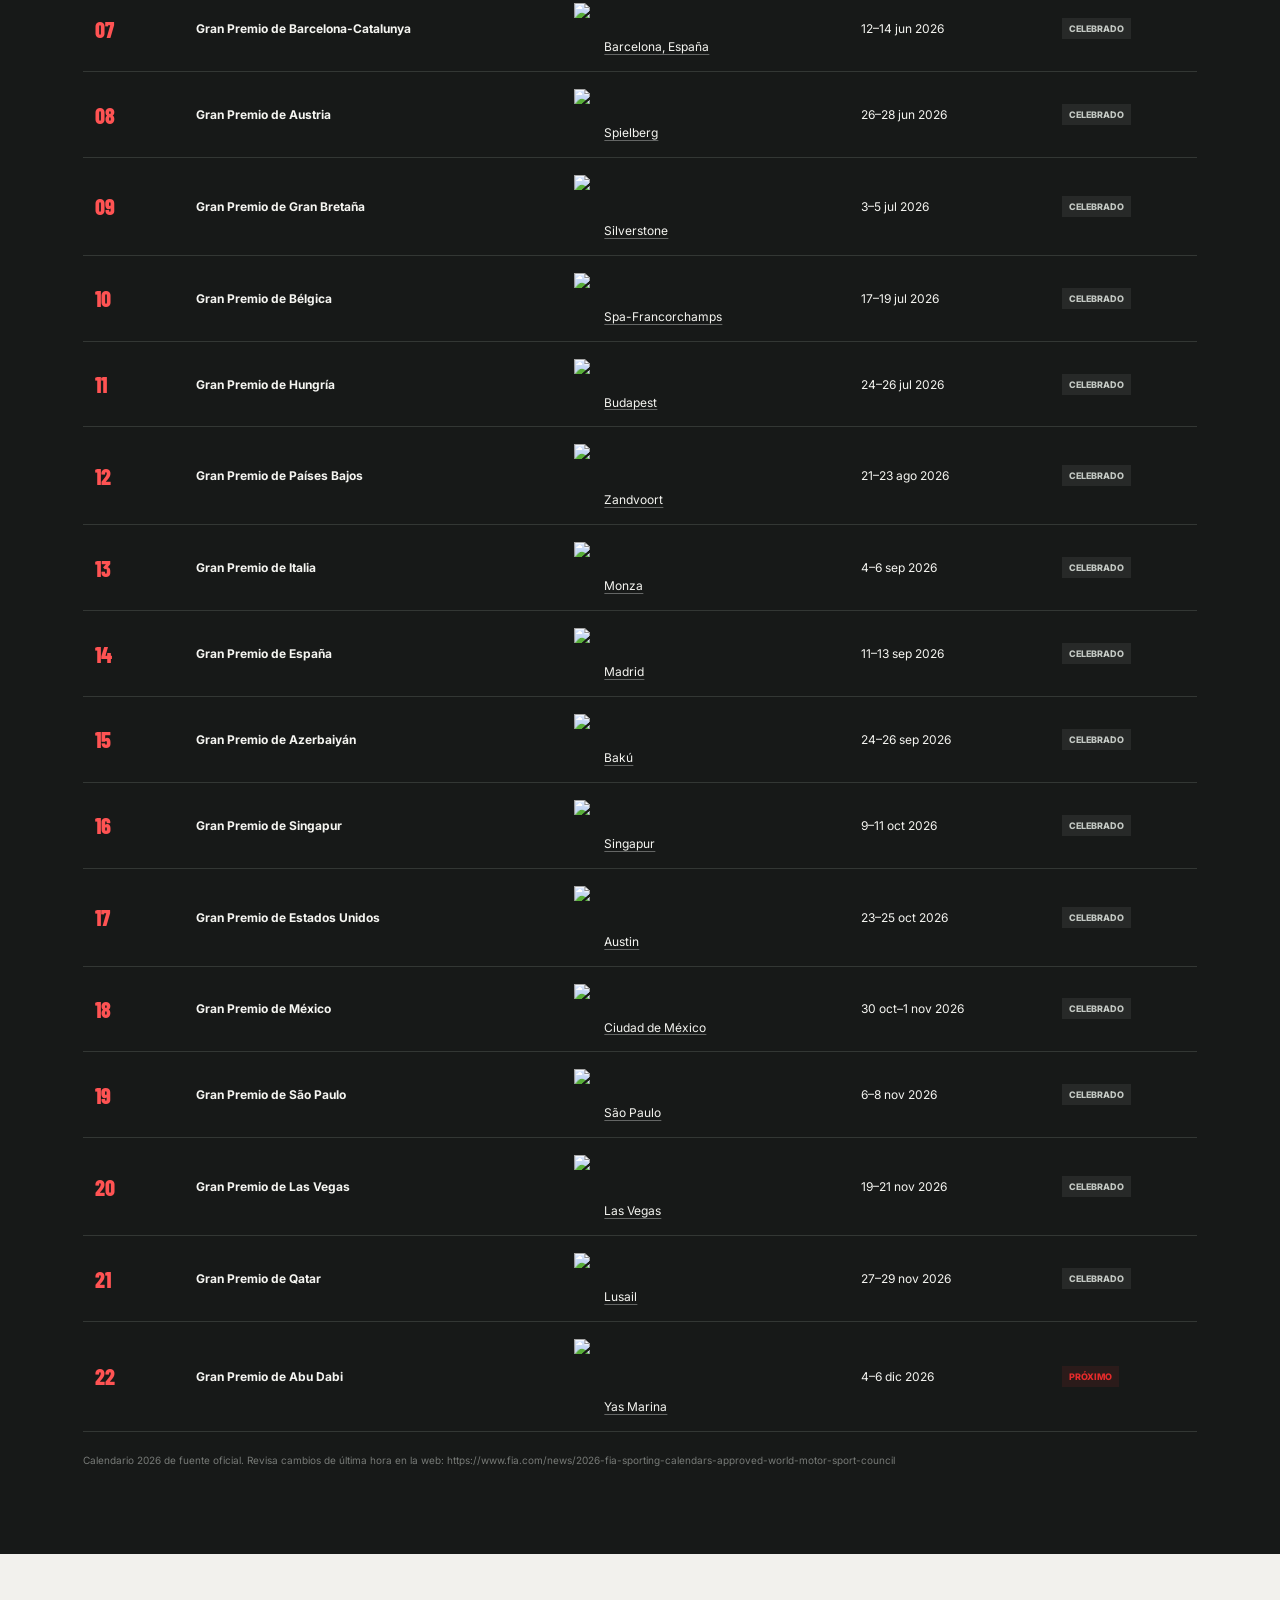
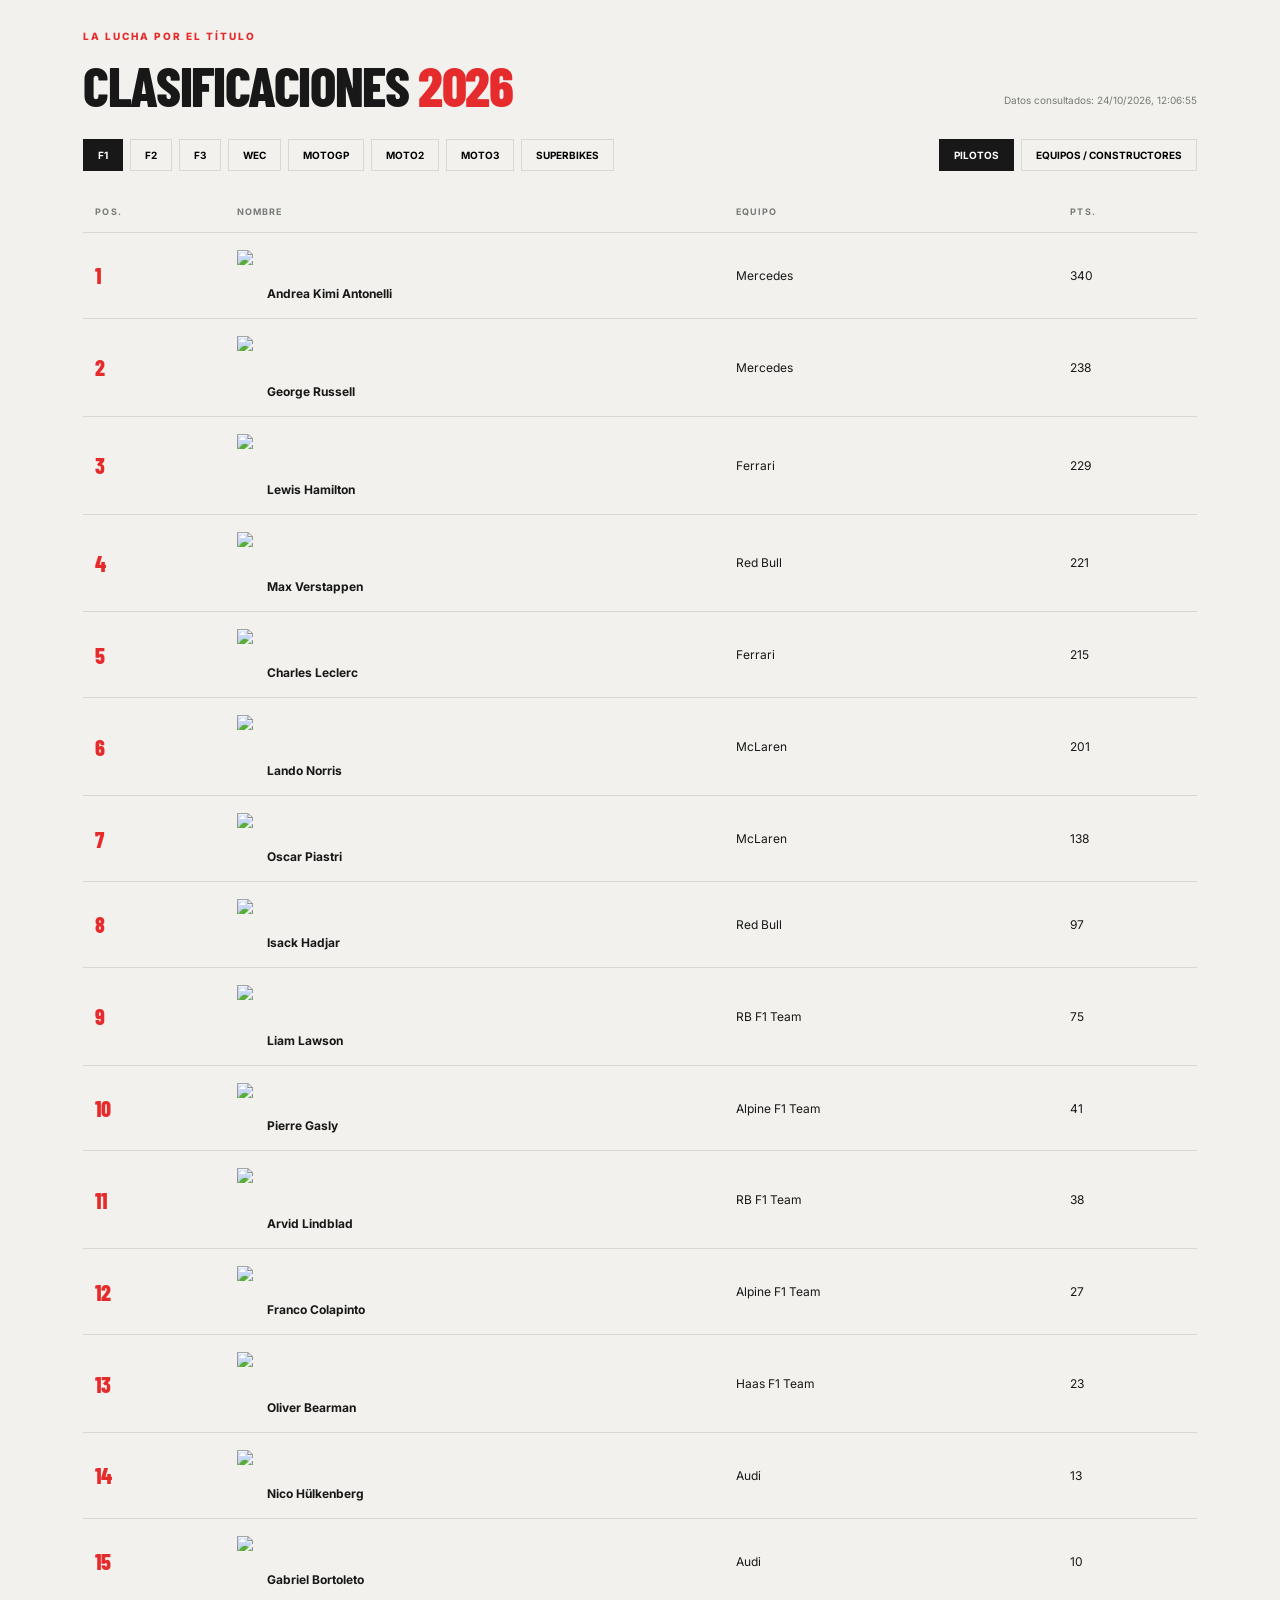
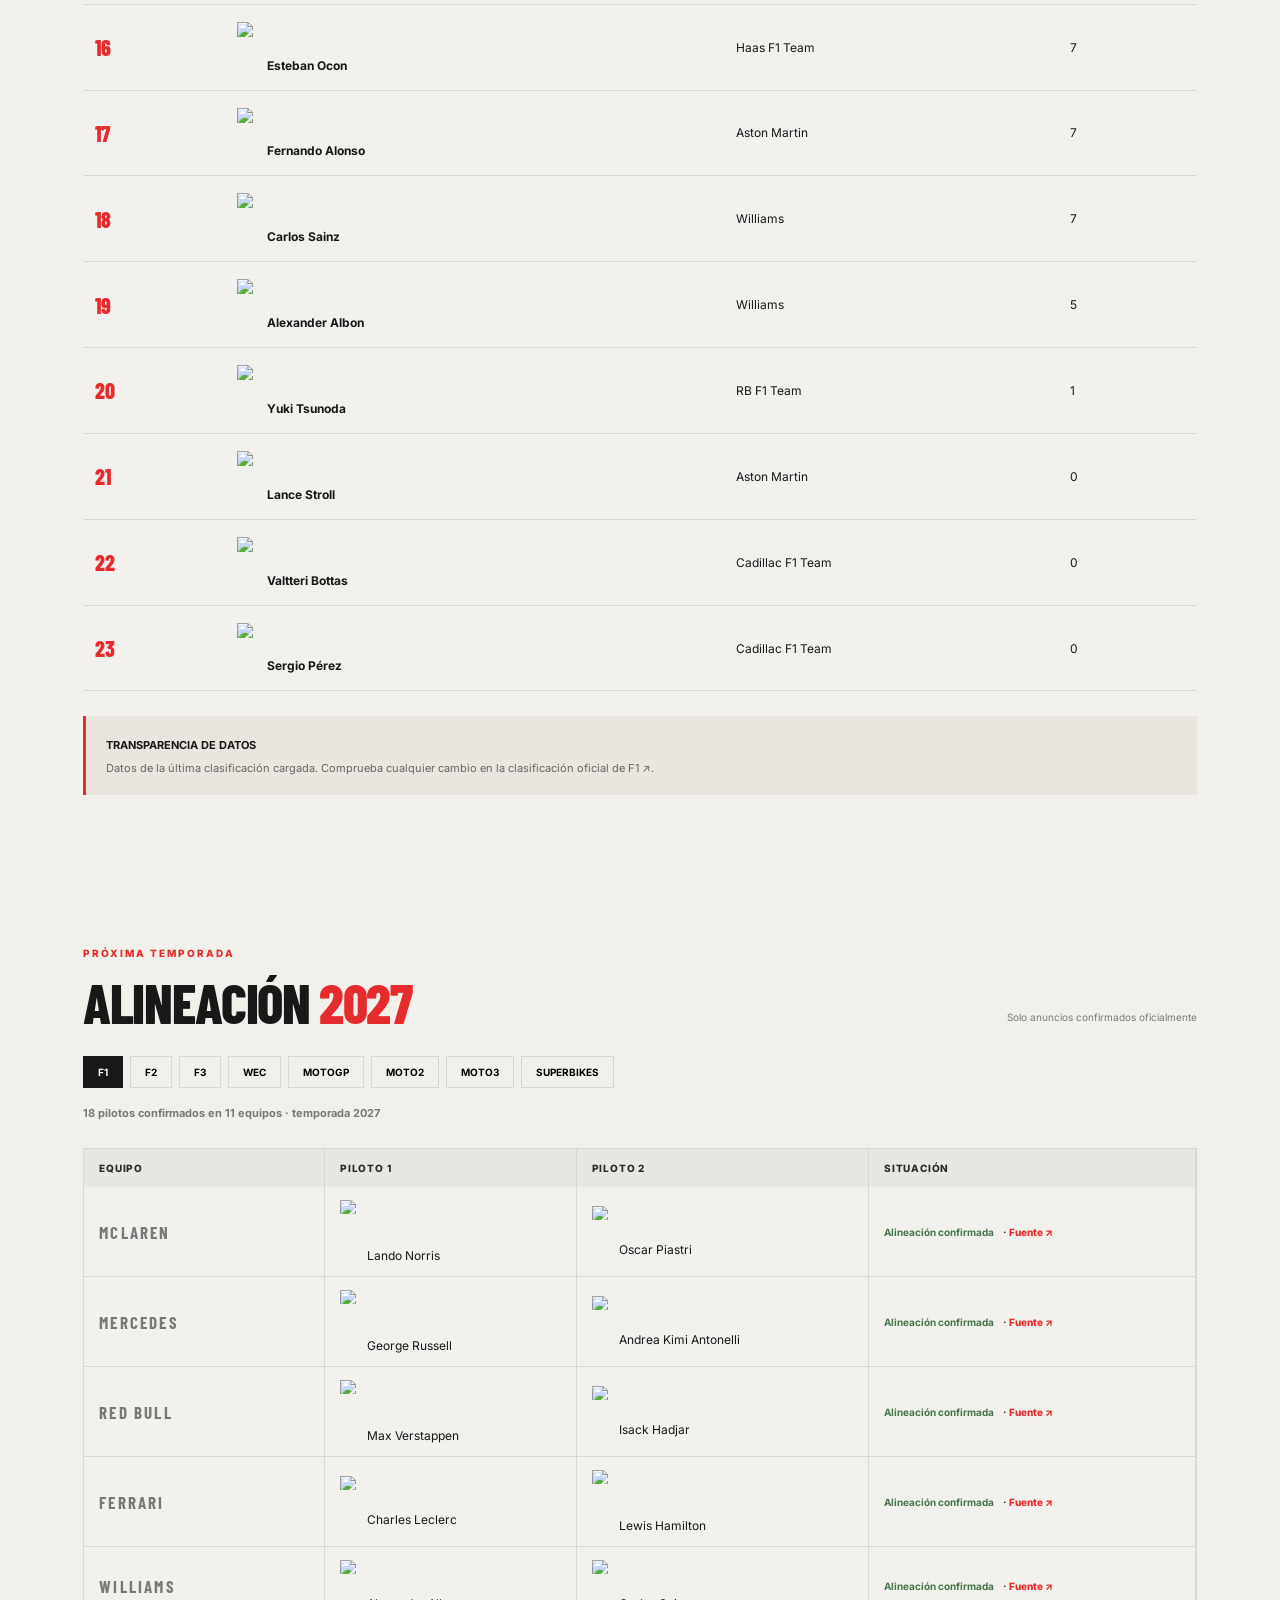
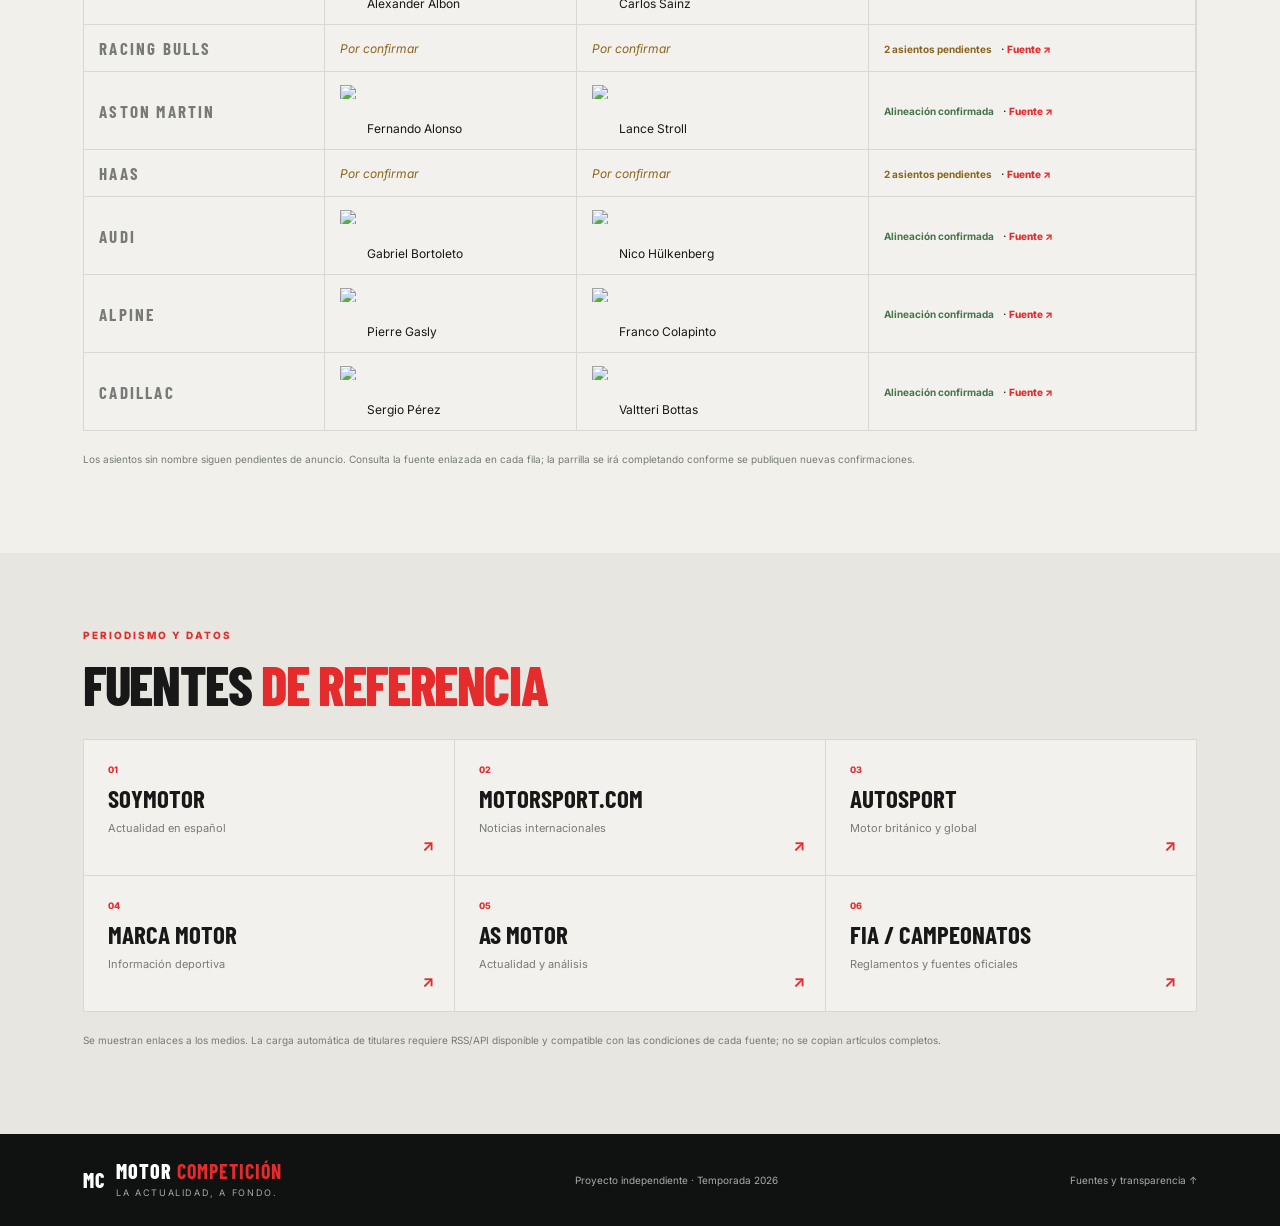
==== commit 29d9418b: "Add bilingual Spanish-English interface" ====
--- a/index.html
+++ b/index.html
@@ -76,4 +76,5 @@
 </main>
 <footer><a class="brand" href="#"><span class="brand-mark">MC</span><span>MOTOR <b>COMPETICIÓN</b><small>La actualidad, a fondo.</small></span></a><span>Proyecto independiente · Temporada 2026</span><a href="#fuentes">Fuentes y transparencia ↑</a></footer>
 <script src="app.js?v=moto-series-2027"></script>
+<script src="language.js?v=1"></script>
 </body></html>
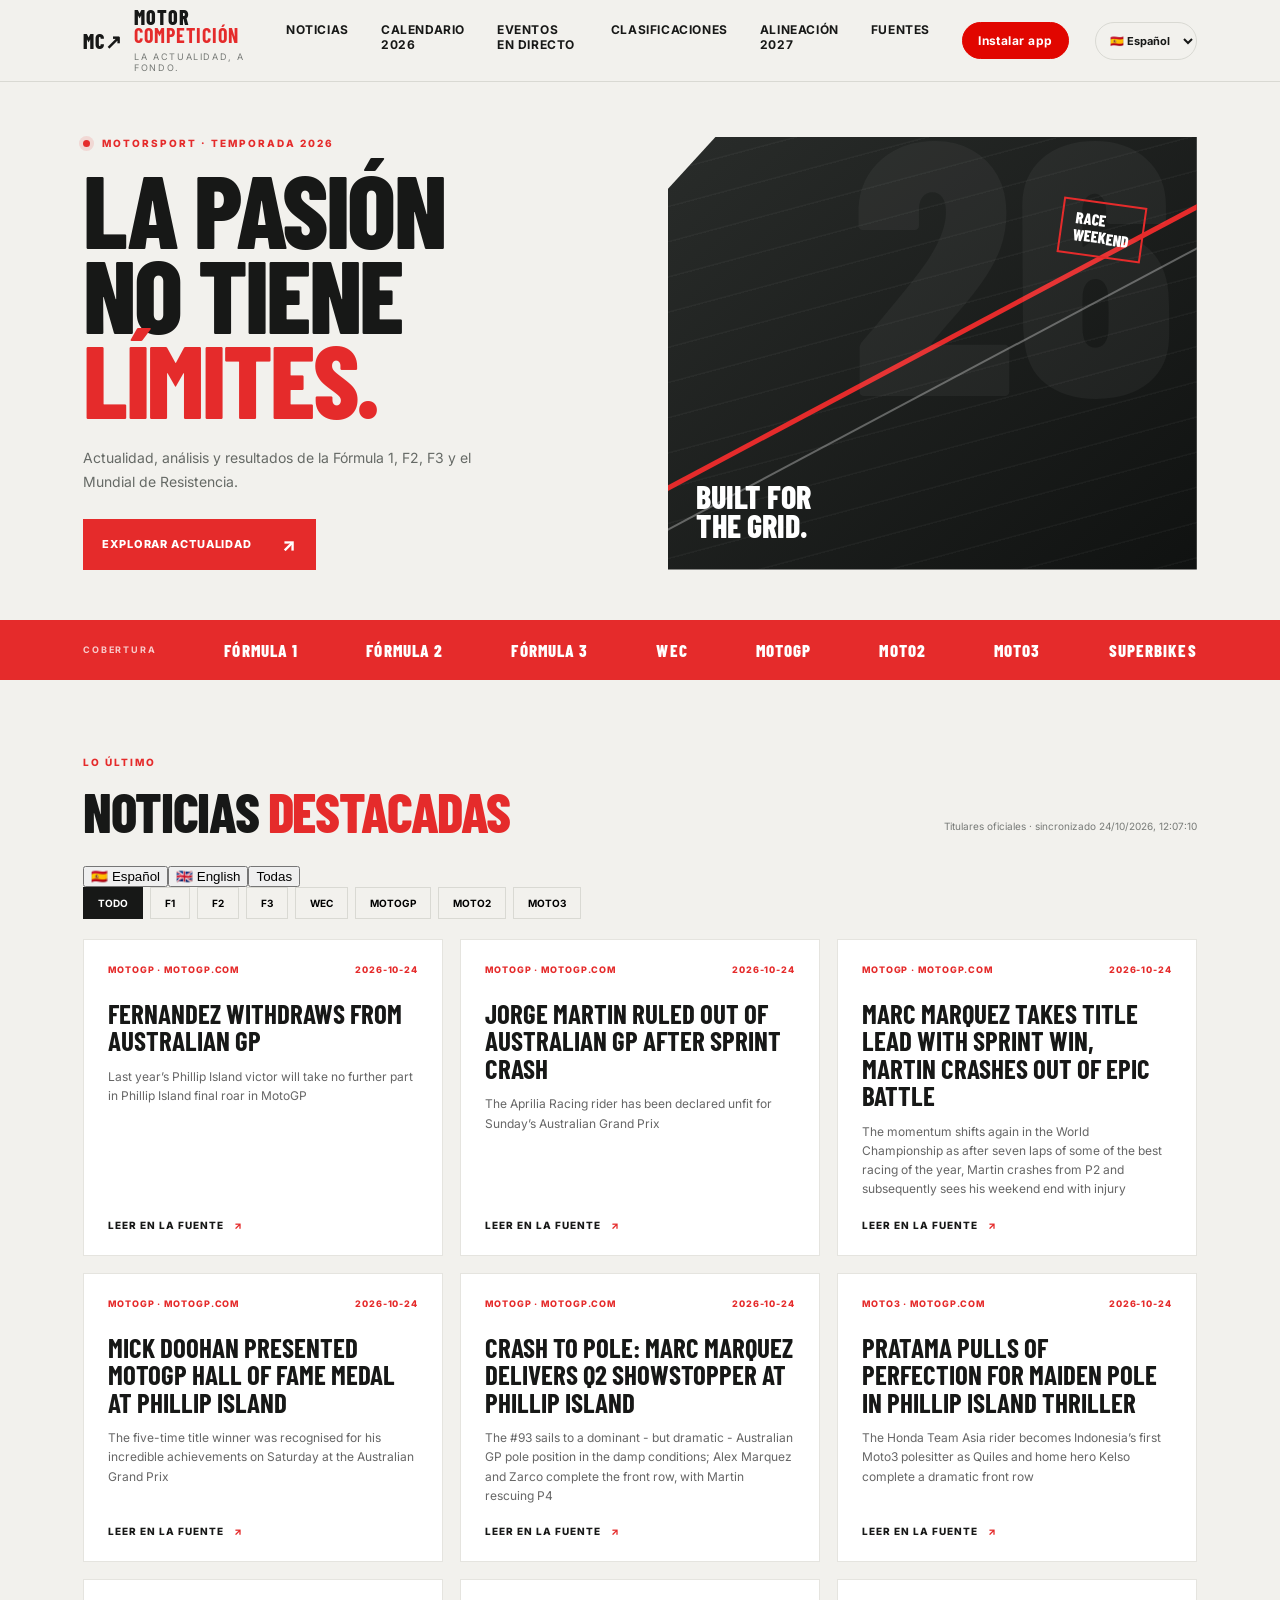
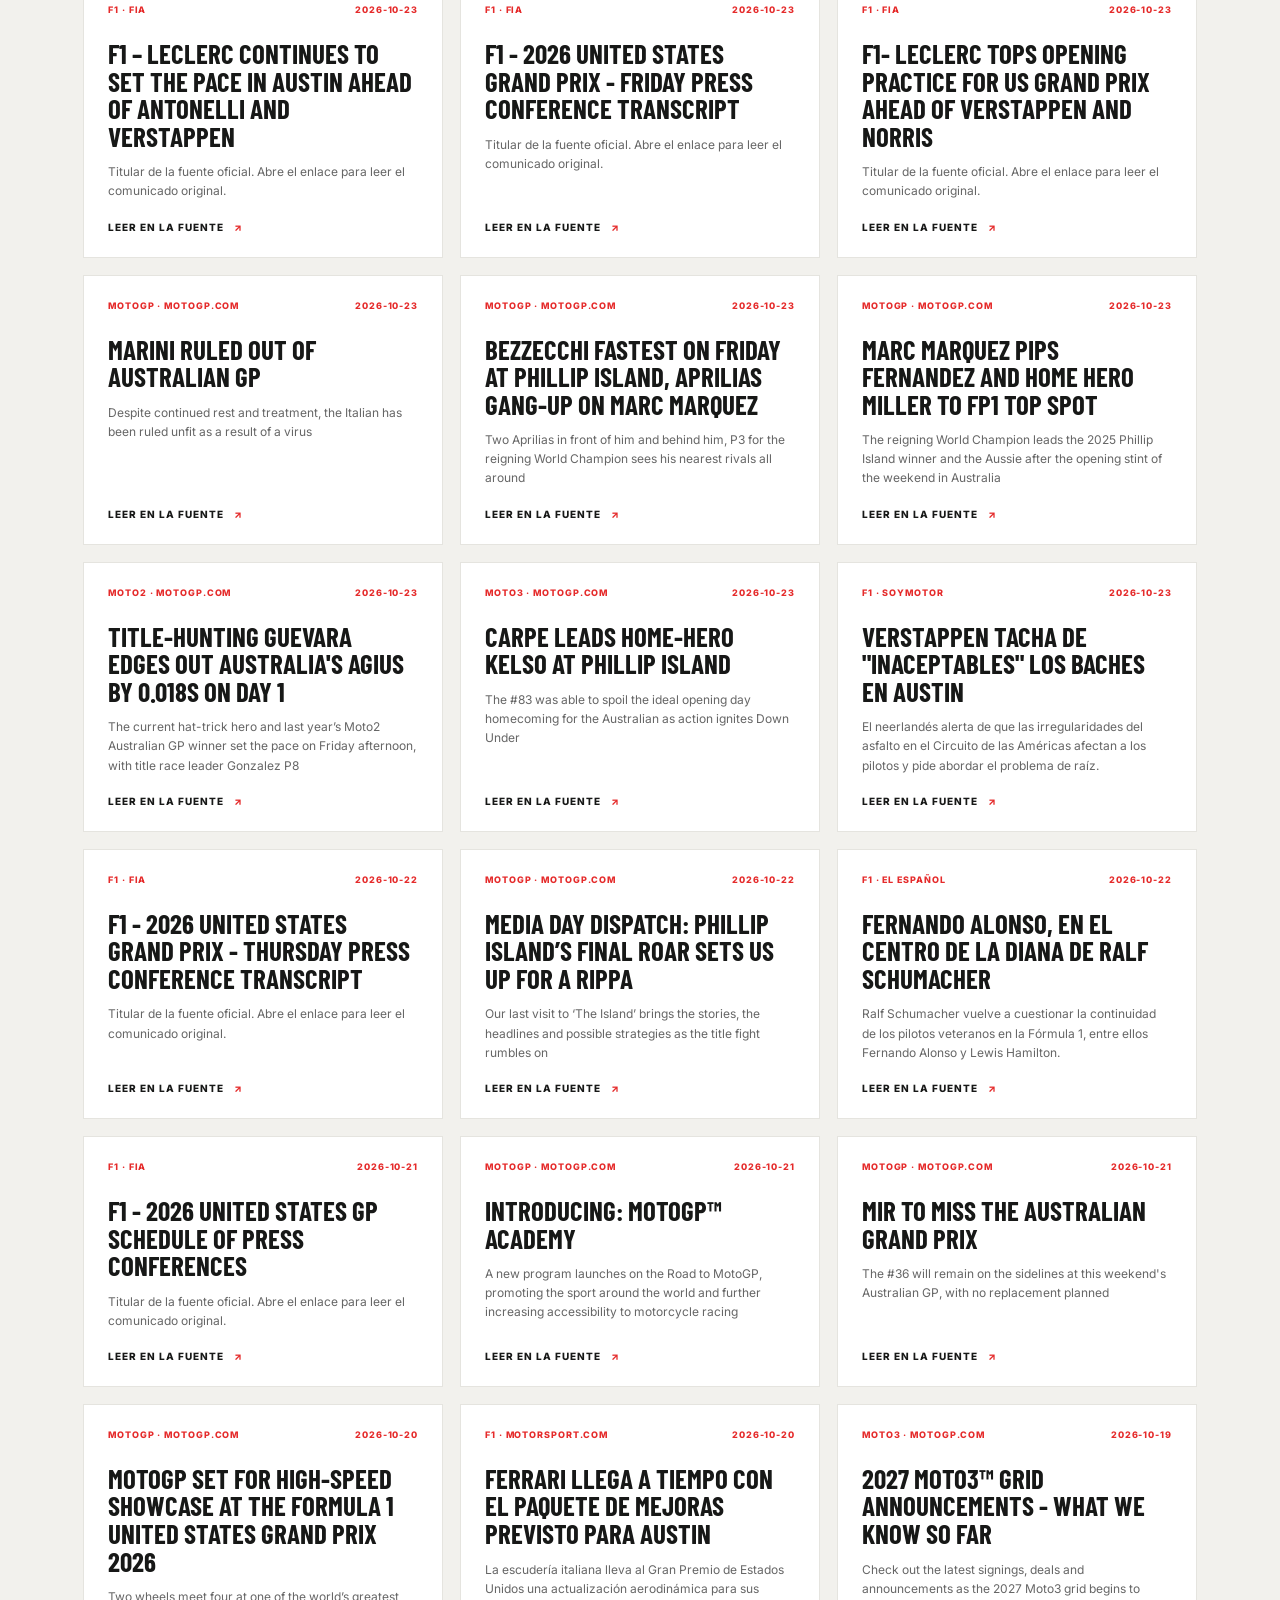
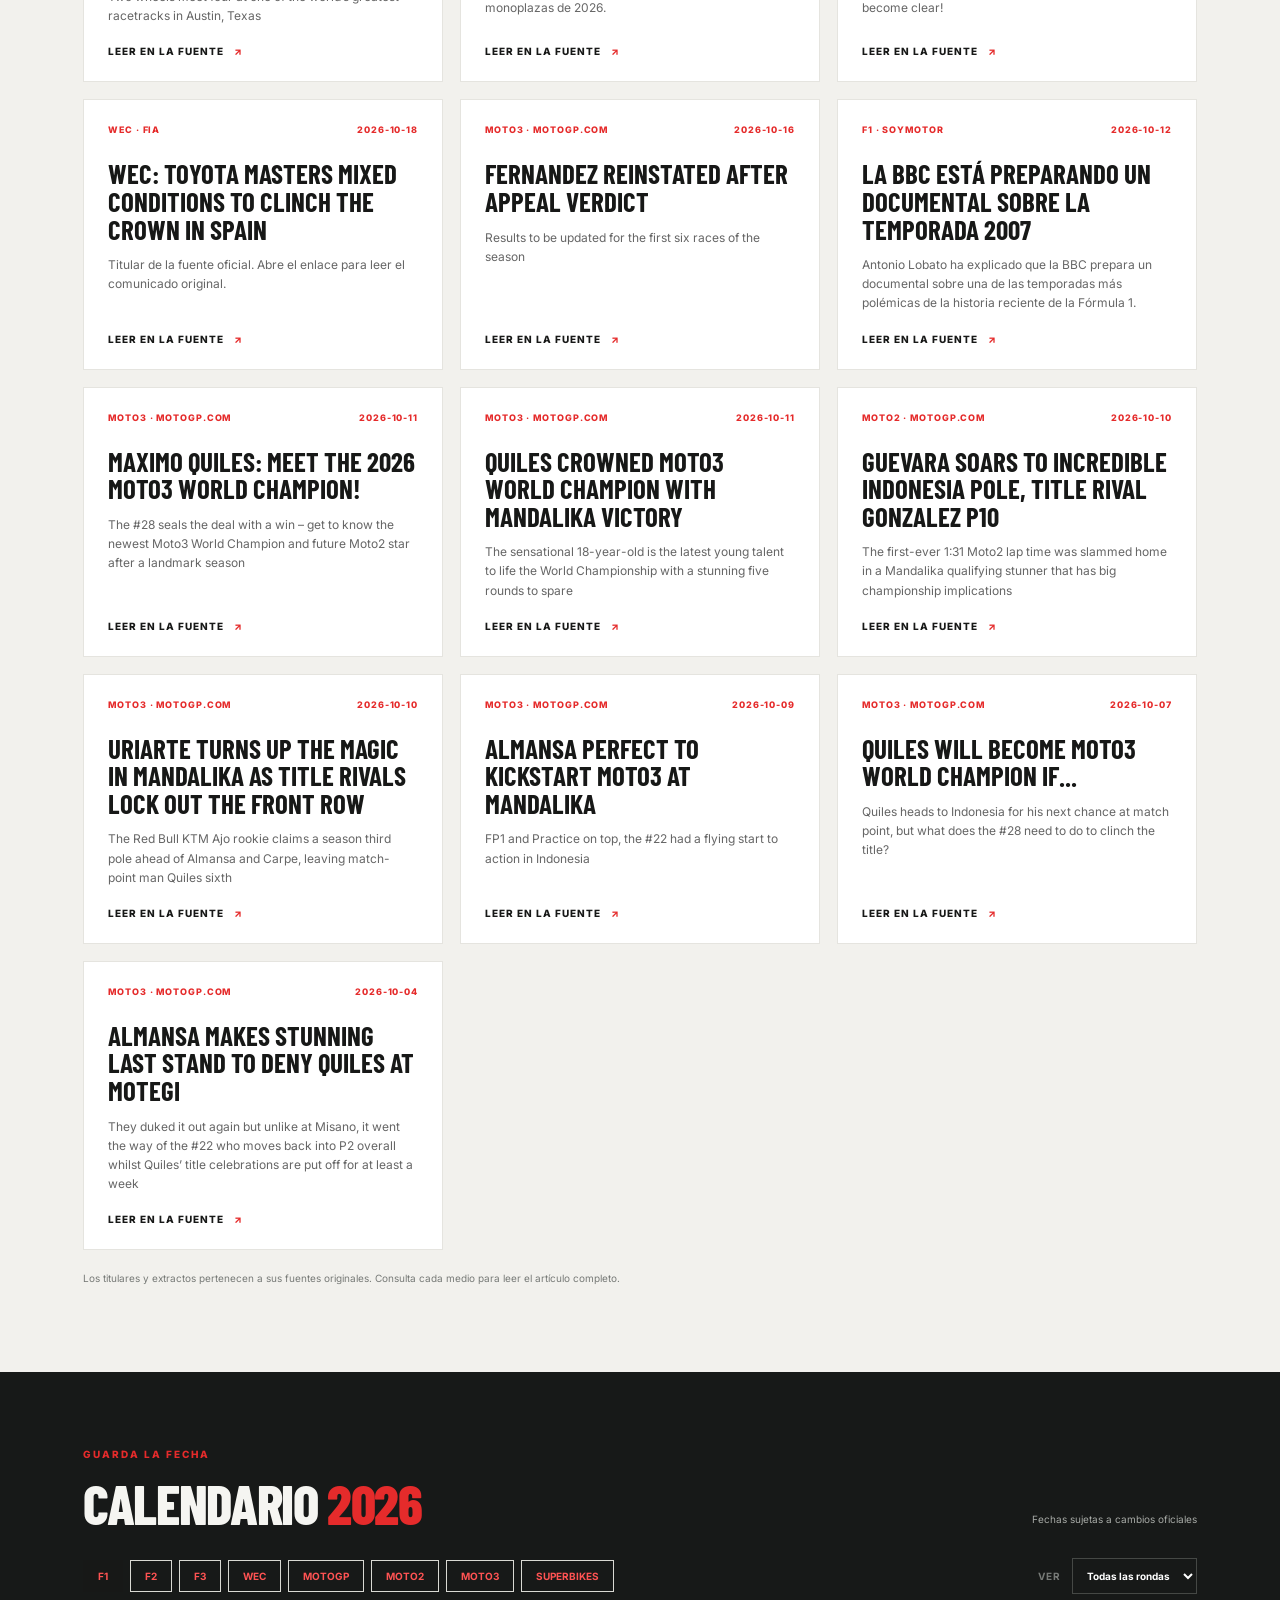
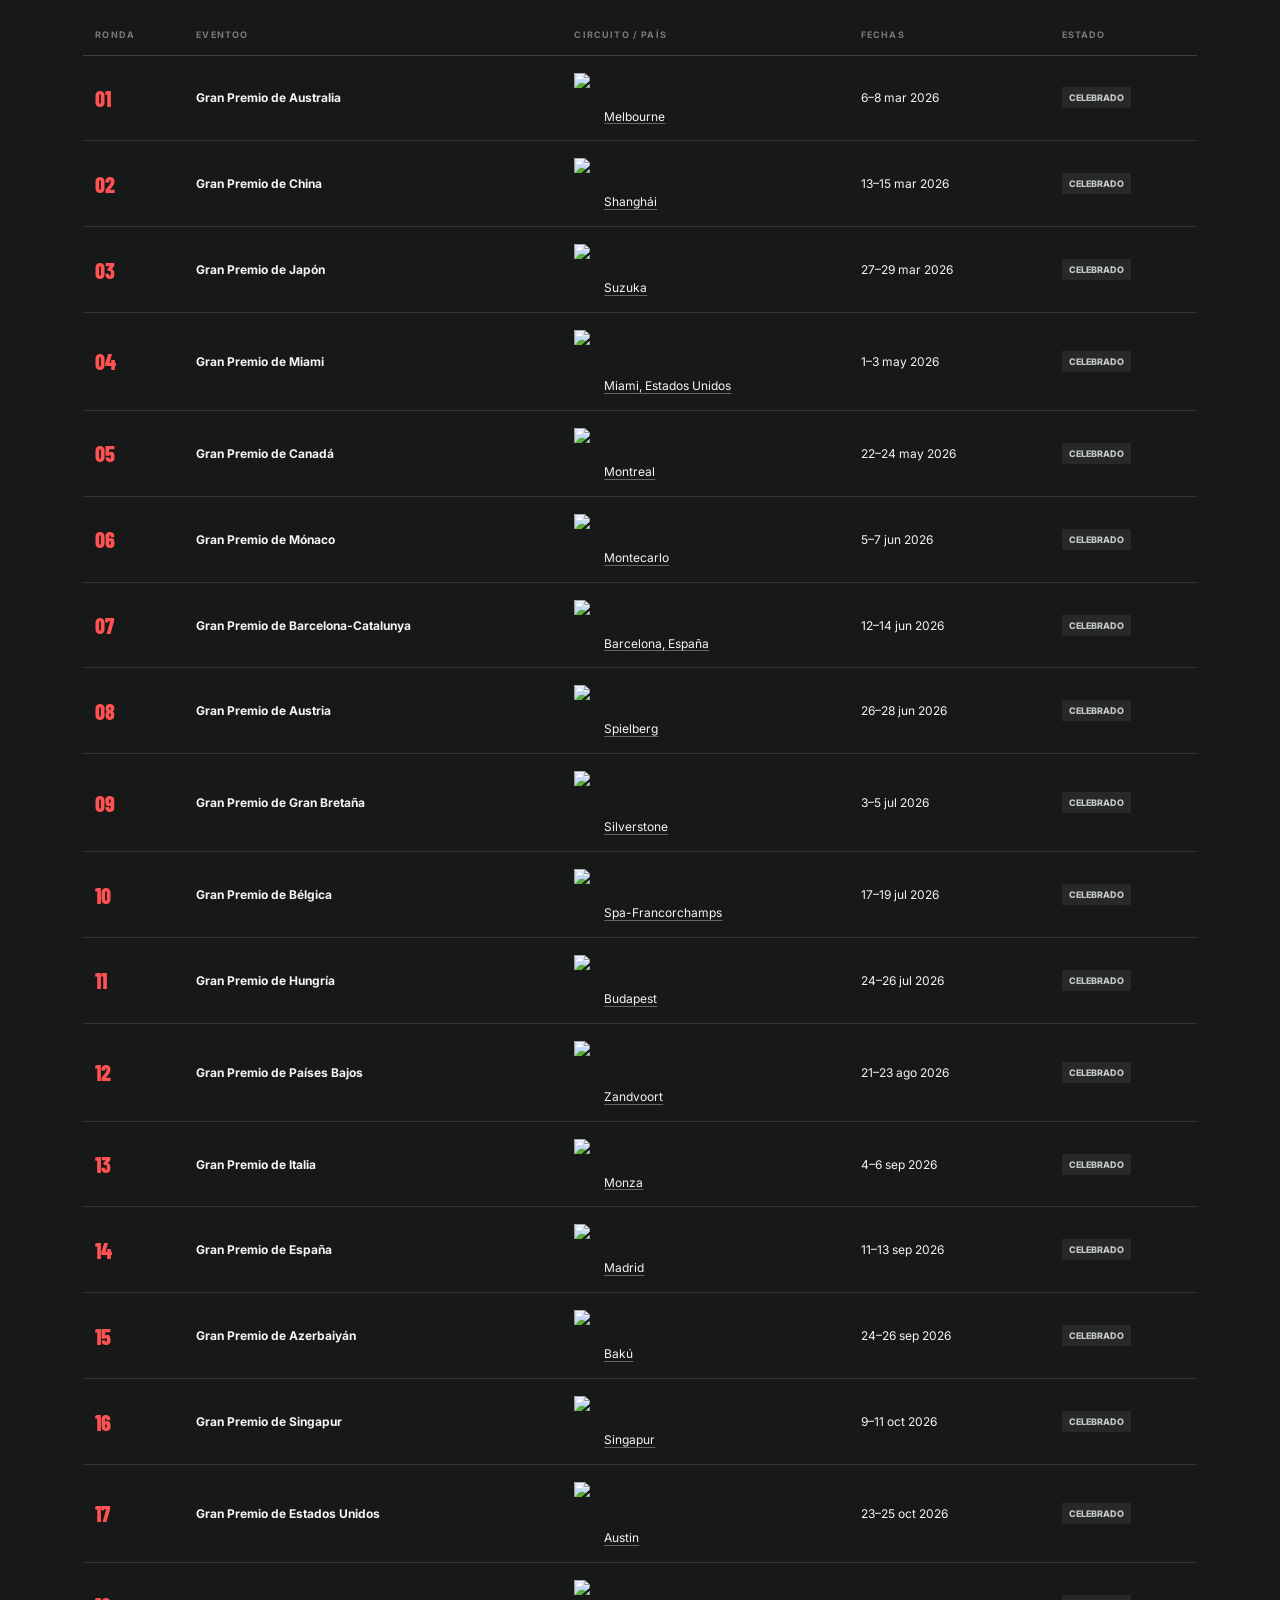
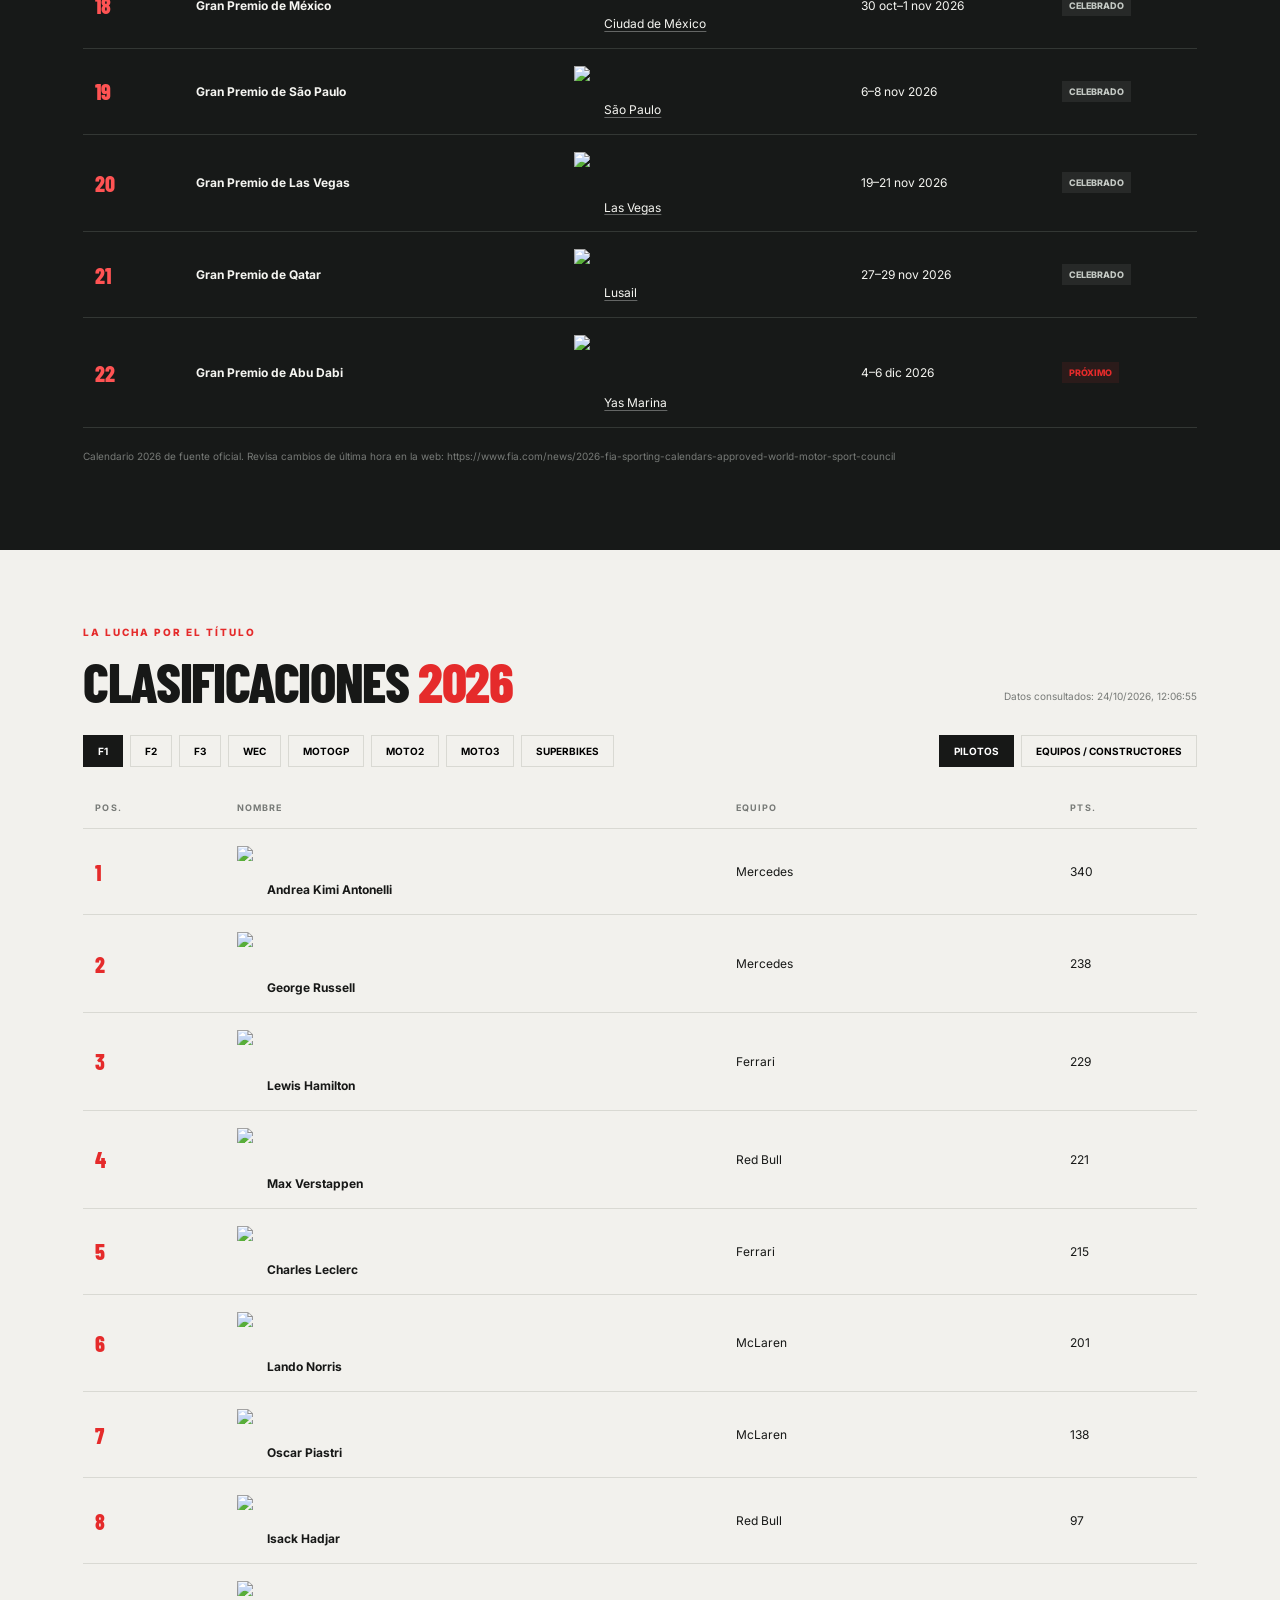
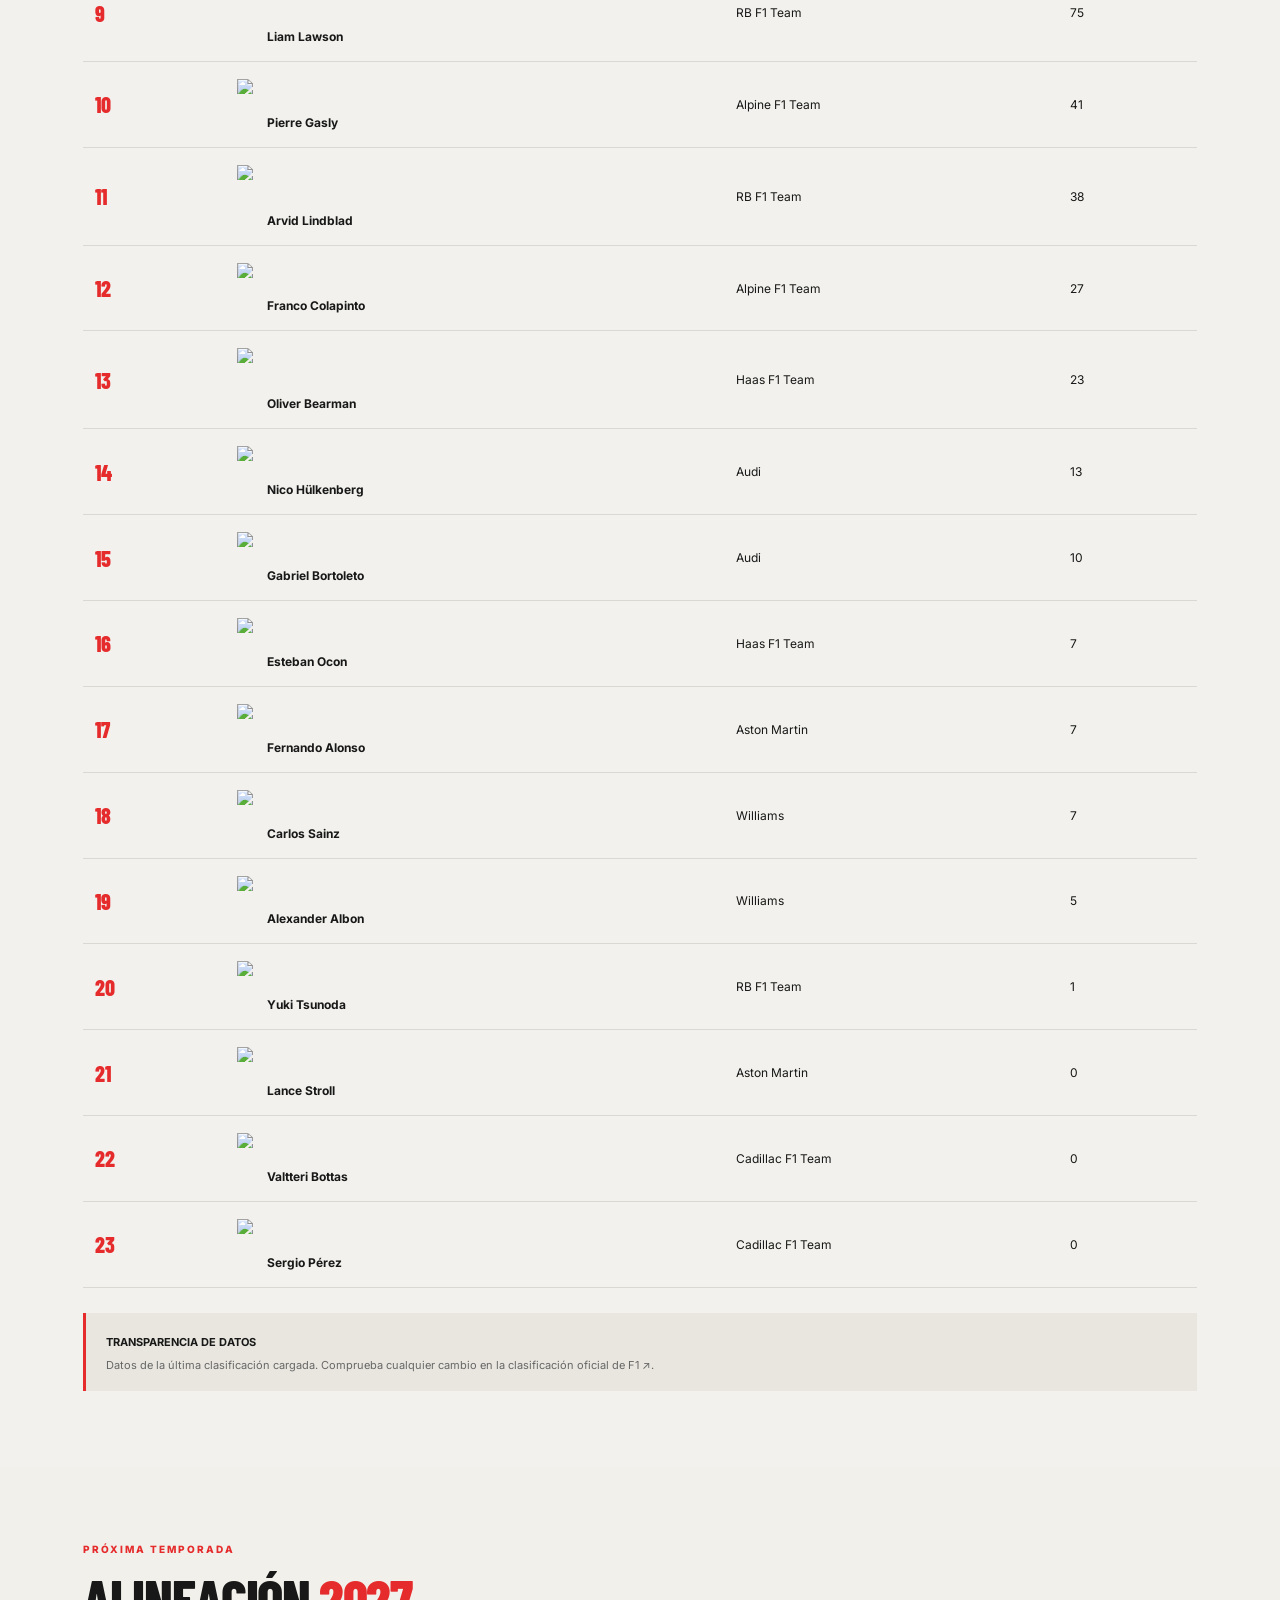
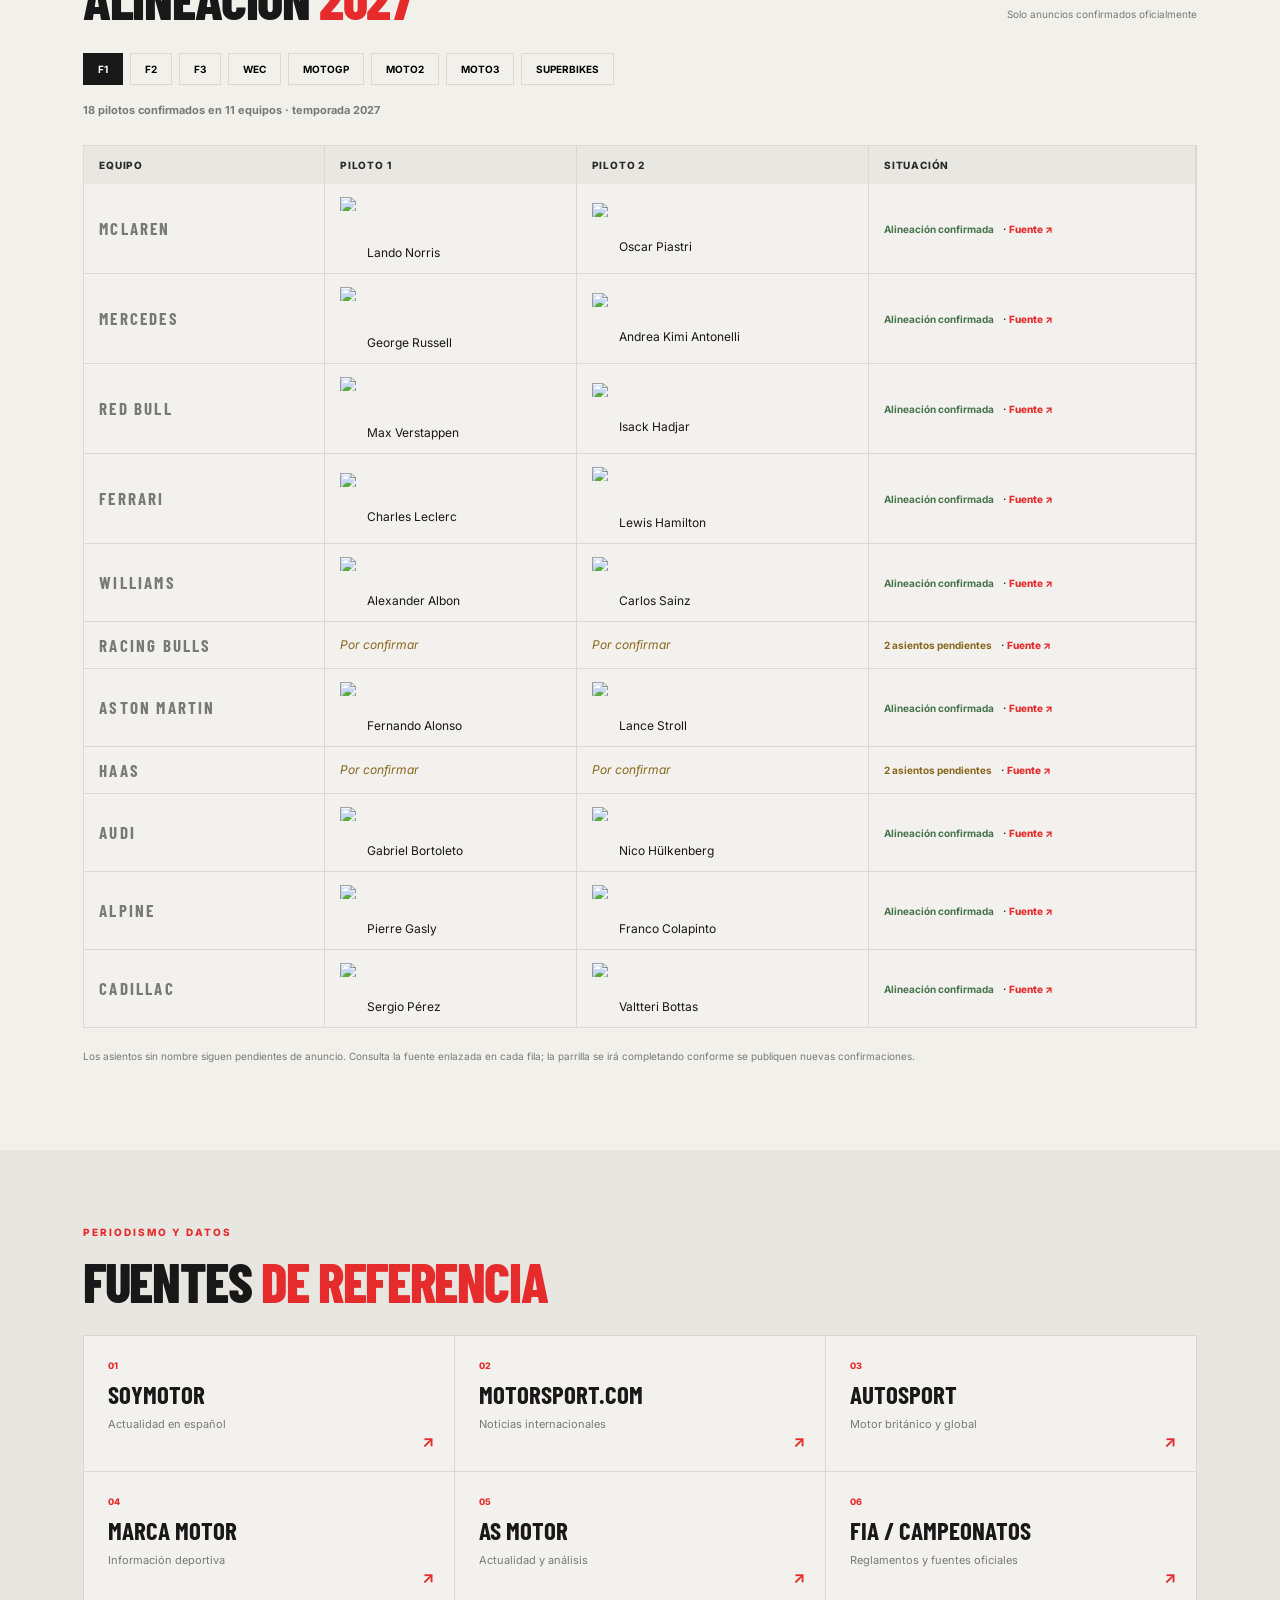
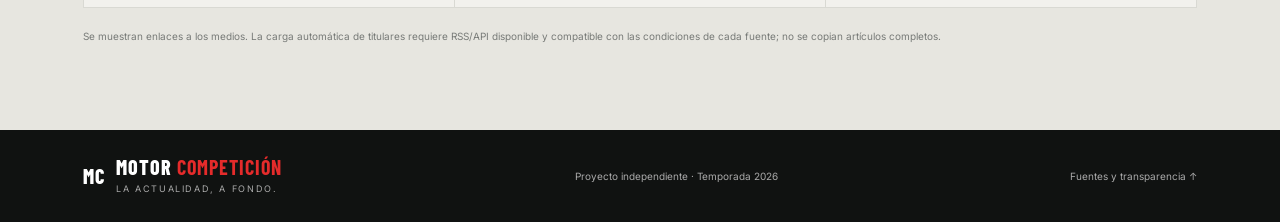
==== commit 4a01a88f: "Fix responsive logo and add language/news selectors" ====
--- a/index.html
+++ b/index.html
@@ -18,7 +18,7 @@
 </head>
 <body>
 <header class="site-header">
-  <a class="brand" href="#" aria-label="Motor Competición, inicio"><img class="brand-logo" src="./logo/mc-motor-competicion.svg?v=3" alt="MC Motor Competición"><span class="brand-tagline">La actualidad, a fondo.</span></a>
+  <a class="brand" href="#" aria-label="Motor Competición, inicio"><span class="brand-mark" aria-hidden="true">MC<span>↗</span></span><span class="brand-wordmark">MOTOR <b>COMPETICIÓN</b><small>La actualidad, a fondo.</small></span></a>
   <button class="menu-toggle" id="menuToggle" aria-label="Abrir menú">☰</button>
   <nav id="mainNav"><a href="#noticias">Noticias</a><a href="#calendario">Calendario 2026</a><a href="live-events.html">Eventos en directo</a><a href="#clasificaciones">Clasificaciones</a><a href="#alineacion">Alineación 2027</a><a href="#fuentes">Fuentes</a><button class="install-app" id="installApp" type="button">Instalar app</button></nav>
 </header>
@@ -38,6 +38,7 @@
   <div class="series-strip"><span>COBERTURA</span><a href="#clasificaciones">FÓRMULA 1</a><a href="#clasificaciones">FÓRMULA 2</a><a href="#clasificaciones">FÓRMULA 3</a><a href="#calendario">WEC</a><a href="#calendario">MOTOGP</a><a href="#calendario">MOTO2</a><a href="#calendario">MOTO3</a><a href="#calendario">SUPERBIKES</a></div>
   <section class="section" id="noticias">
     <div class="section-heading"><div><p class="eyebrow">LO ÚLTIMO</p><h2>Noticias <em>destacadas</em></h2></div><span class="section-note" id="newsStatus">Cargando fuentes…</span></div>
+    <div class="news-language-row" id="newsLanguageFilters" aria-label="Idioma de las noticias"><button class="news-language active" type="button" data-language="es">🇪🇸 Español</button><button class="news-language" type="button" data-language="en">🇬🇧 English</button><button class="news-language" type="button" data-language="all">Todas</button></div>
     <div class="filter-row" id="newsFilters"><button class="filter active" data-series="Todos">Todo</button><button class="filter" data-series="F1">F1</button><button class="filter" data-series="F2">F2</button><button class="filter" data-series="F3">F3</button><button class="filter" data-series="WEC">WEC</button><button class="filter" data-series="MotoGP">MotoGP</button><button class="filter" data-series="Moto2">Moto2</button><button class="filter" data-series="Moto3">Moto3</button></div>
     <div class="news-grid" id="newsGrid"><article class="news-card skeleton"></article><article class="news-card skeleton"></article><article class="news-card skeleton"></article></div>
     <p class="fine-print">Los titulares y extractos pertenecen a sus fuentes originales. Consulta cada medio para leer el artículo completo.</p>
@@ -75,6 +76,6 @@
   </section>
 </main>
 <footer><a class="brand" href="#"><span class="brand-mark">MC</span><span>MOTOR <b>COMPETICIÓN</b><small>La actualidad, a fondo.</small></span></a><span>Proyecto independiente · Temporada 2026</span><a href="#fuentes">Fuentes y transparencia ↑</a></footer>
-<script src="app.js?v=moto-series-2027"></script>
-<script src="language.js?v=1"></script>
+<script src="app.js?v=spanish-news-1"></script>
+<script src="language.js?v=buttons-2"></script>
 </body></html>
--- a/styles.css
+++ b/styles.css
@@ -1376,3 +1376,58 @@
     grid-template-columns: 1fr;
   }
 }
+
+
+/* Selector de idioma ES/EN */
+.site-header {
+  gap: 18px;
+}
+.site-header nav {
+  margin-left: auto;
+}
+.language-switch {
+  display: flex;
+  align-items: center;
+  flex: 0 0 auto;
+  margin-left: 8px;
+}
+.language-label {
+  position: absolute;
+  width: 1px;
+  height: 1px;
+  padding: 0;
+  margin: -1px;
+  overflow: hidden;
+  clip: rect(0, 0, 0, 0);
+  white-space: nowrap;
+  border: 0;
+}
+#languagePicker {
+  margin: 0;
+  padding: 9px 10px;
+  min-height: 38px;
+  border: 1px solid #d9d9d3;
+  border-radius: 999px;
+  background: #f2f1ed;
+  color: #171817;
+  font: 700 11px Inter, sans-serif;
+  cursor: pointer;
+}
+.dark-section #languagePicker,
+.schedule-page #languagePicker,
+.live-hero #languagePicker {
+  color: #171817;
+}
+@media (max-width: 800px) {
+  .site-header {
+    gap: 9px;
+  }
+  .language-switch {
+    margin-left: auto;
+  }
+  #languagePicker {
+    max-width: 122px;
+    padding: 8px 7px;
+    font-size: 10px;
+  }
+}
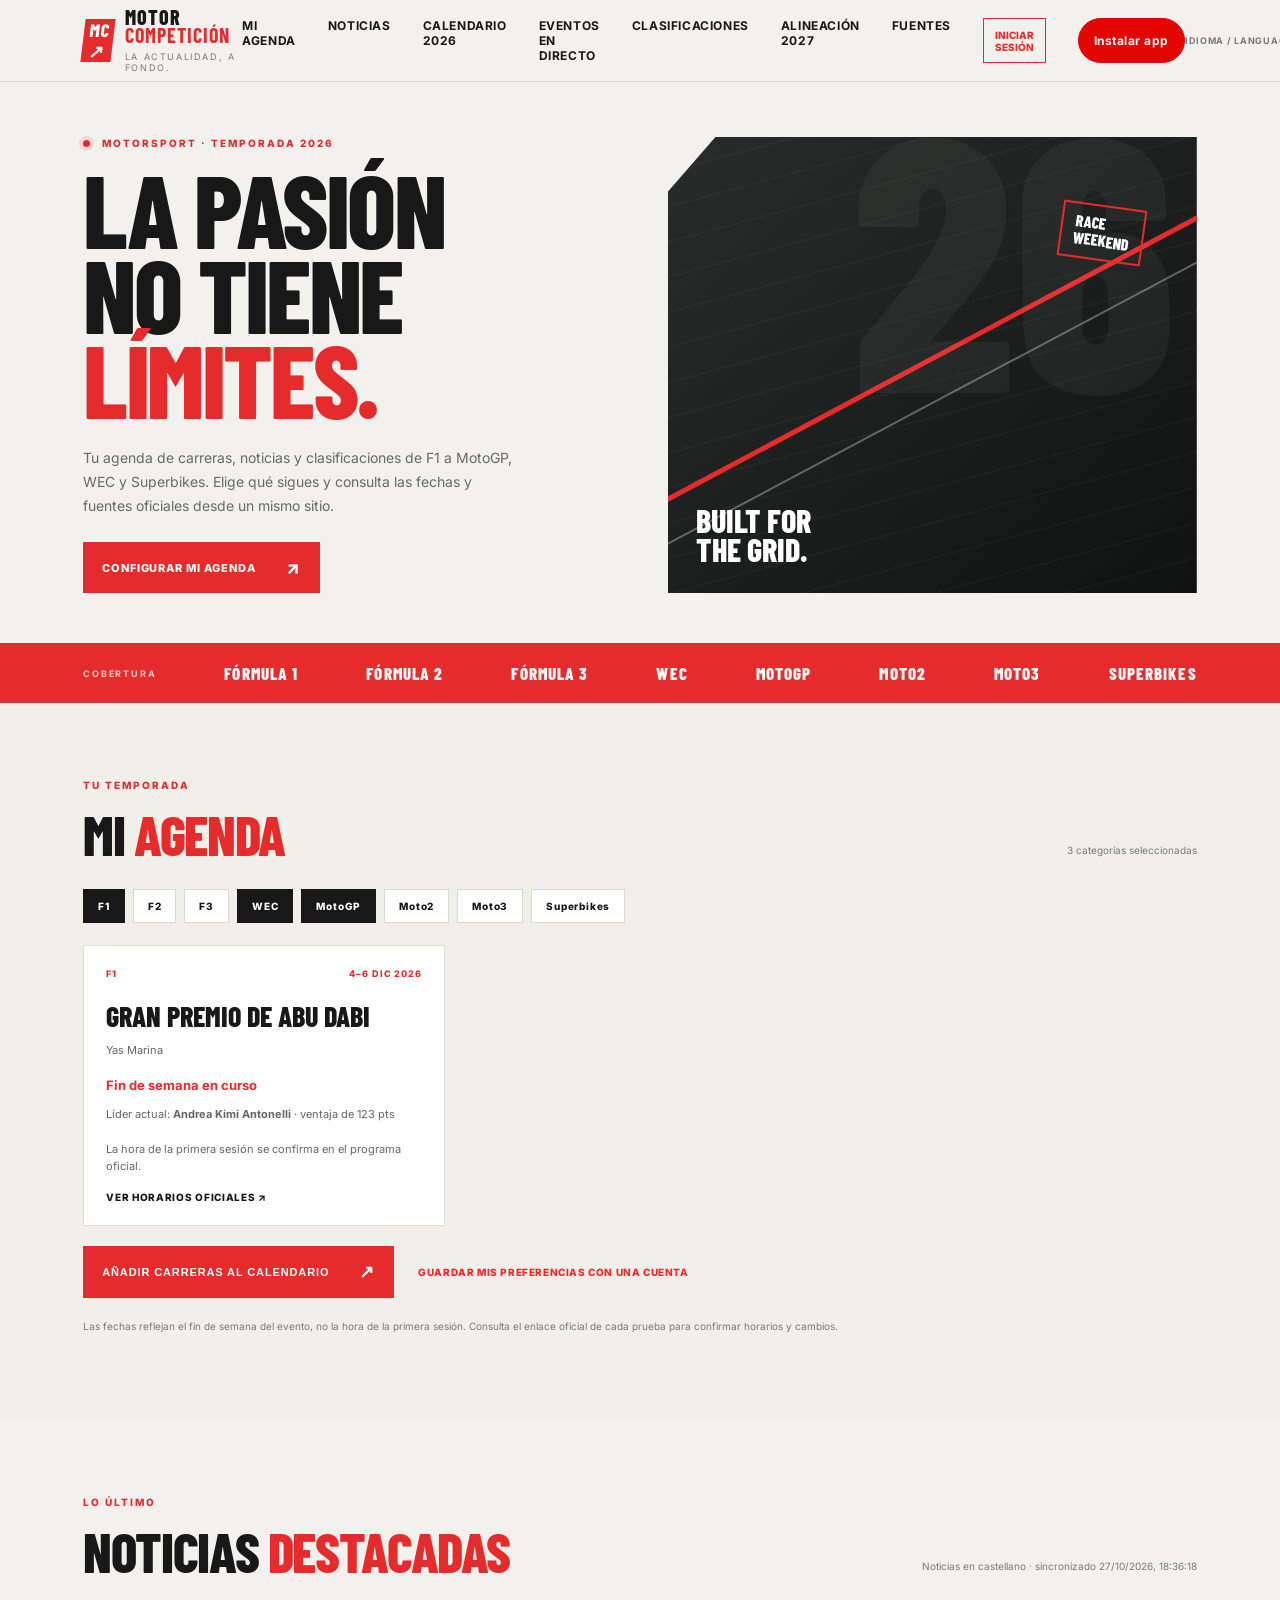
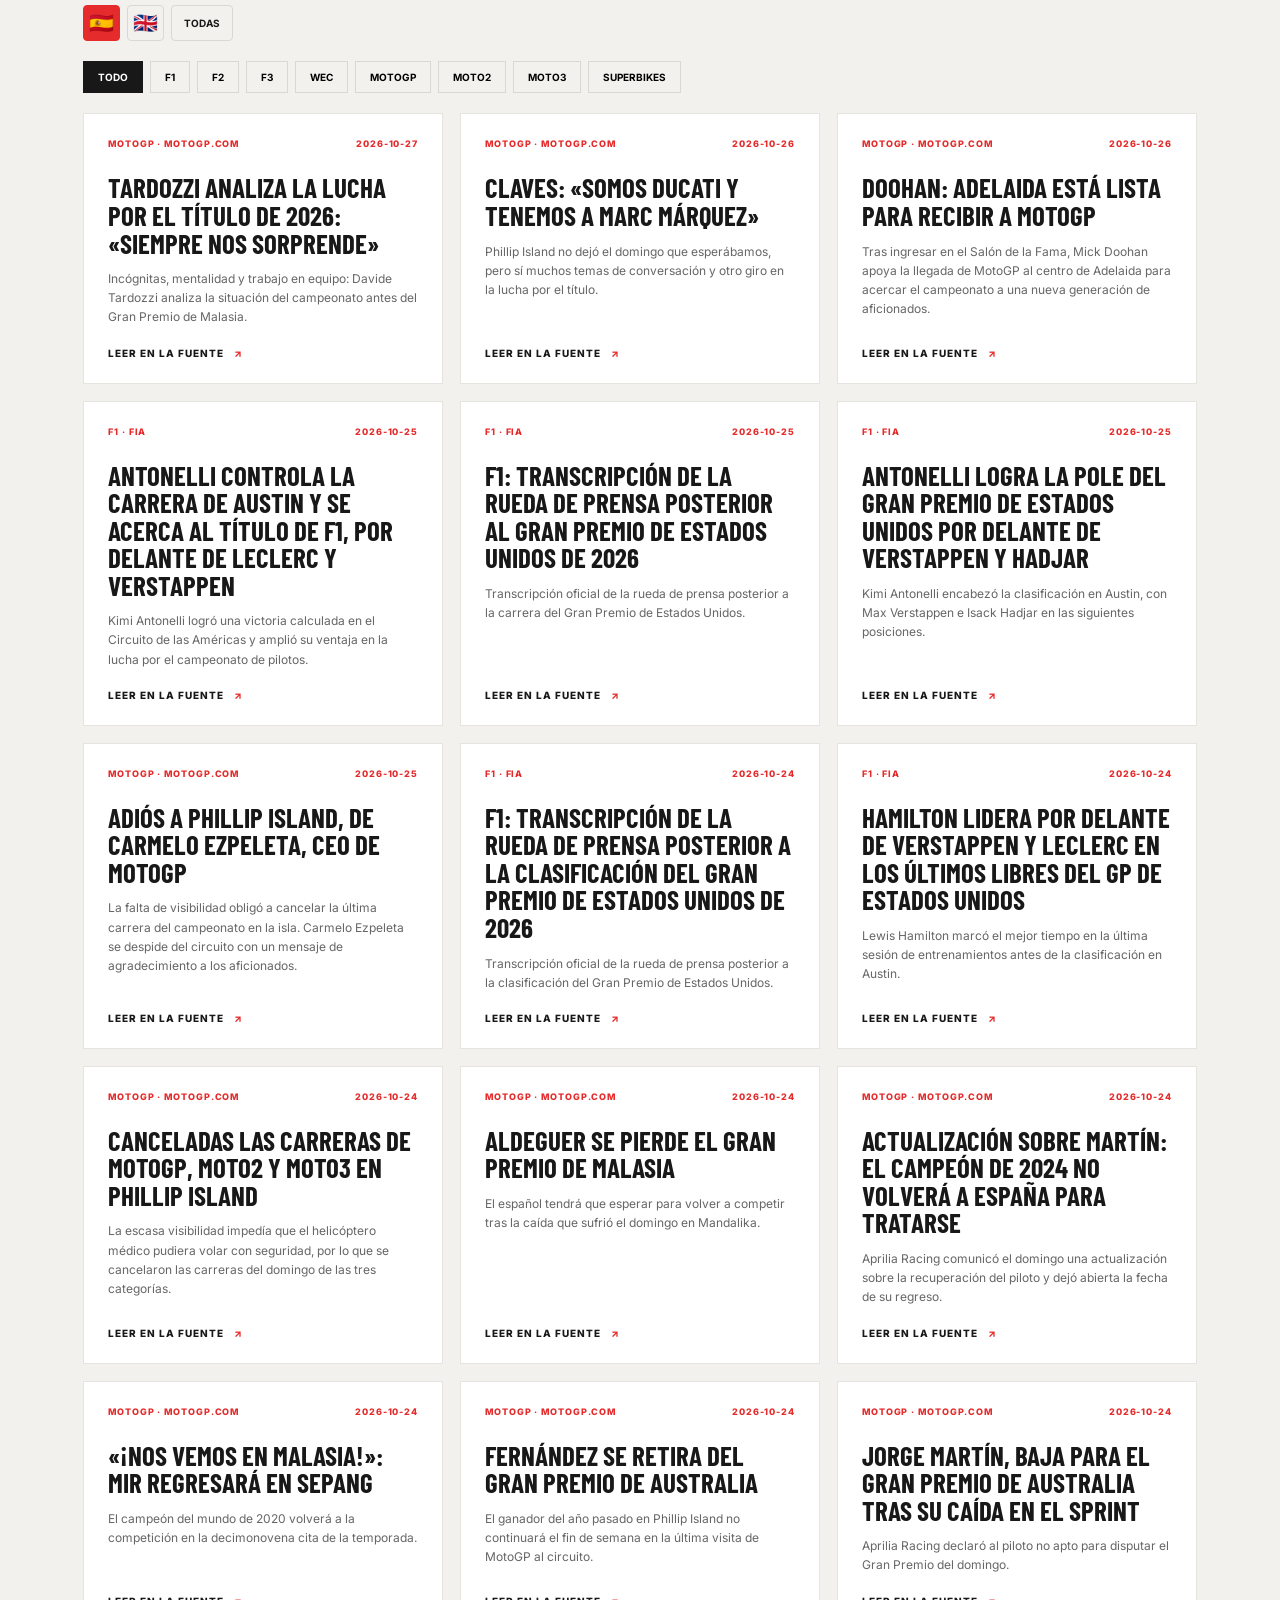
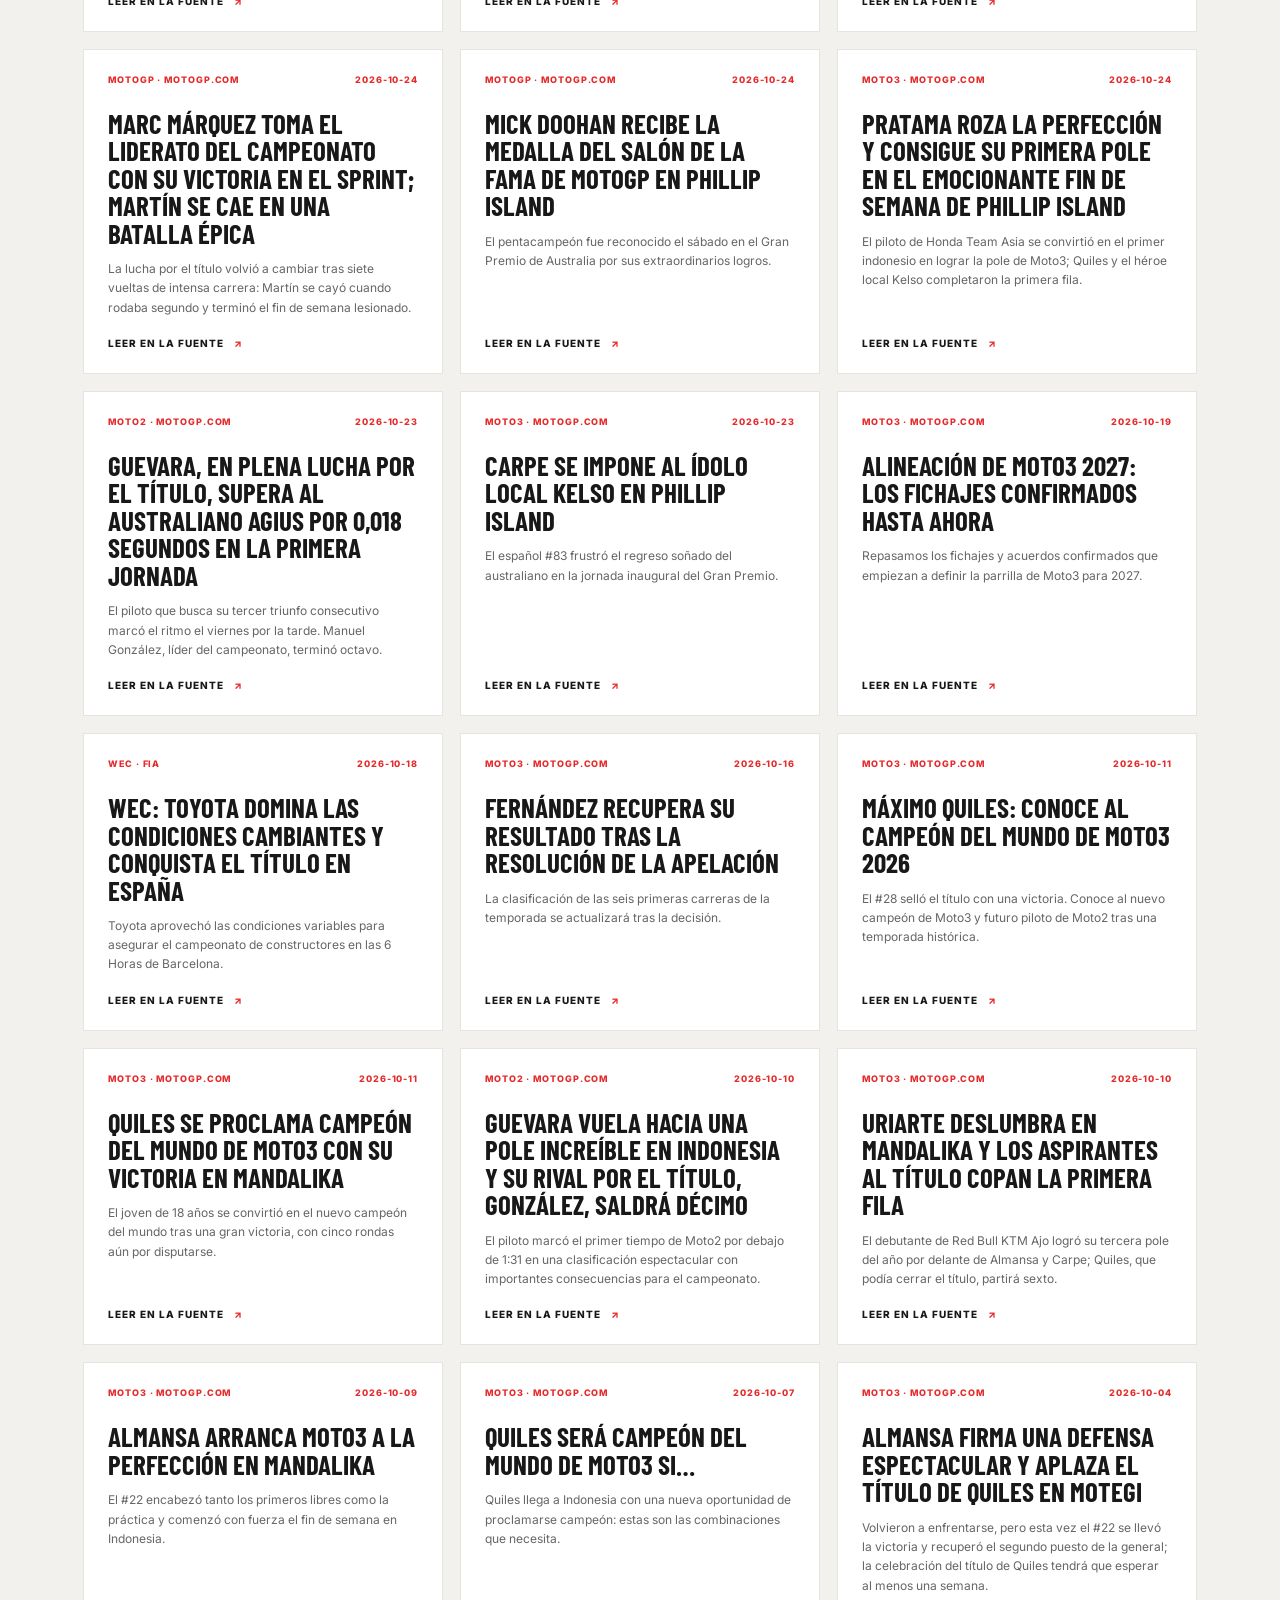
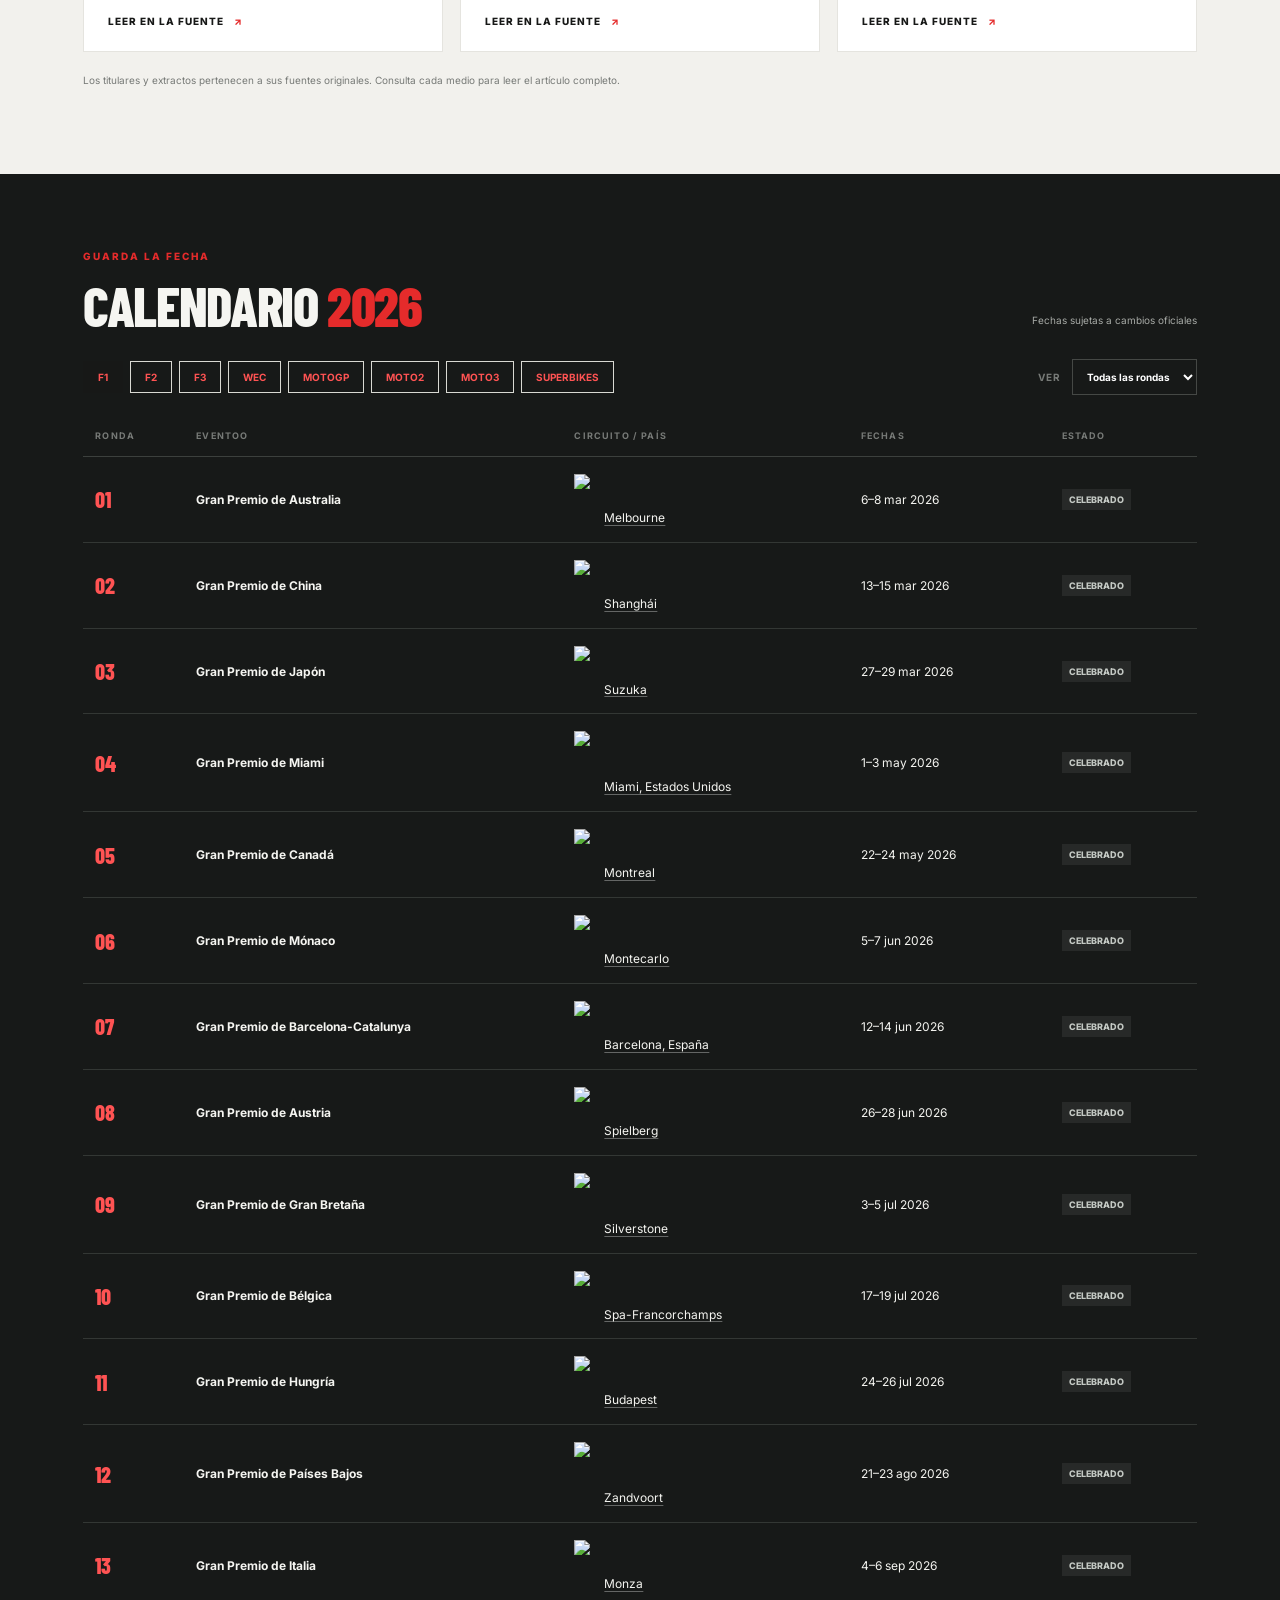
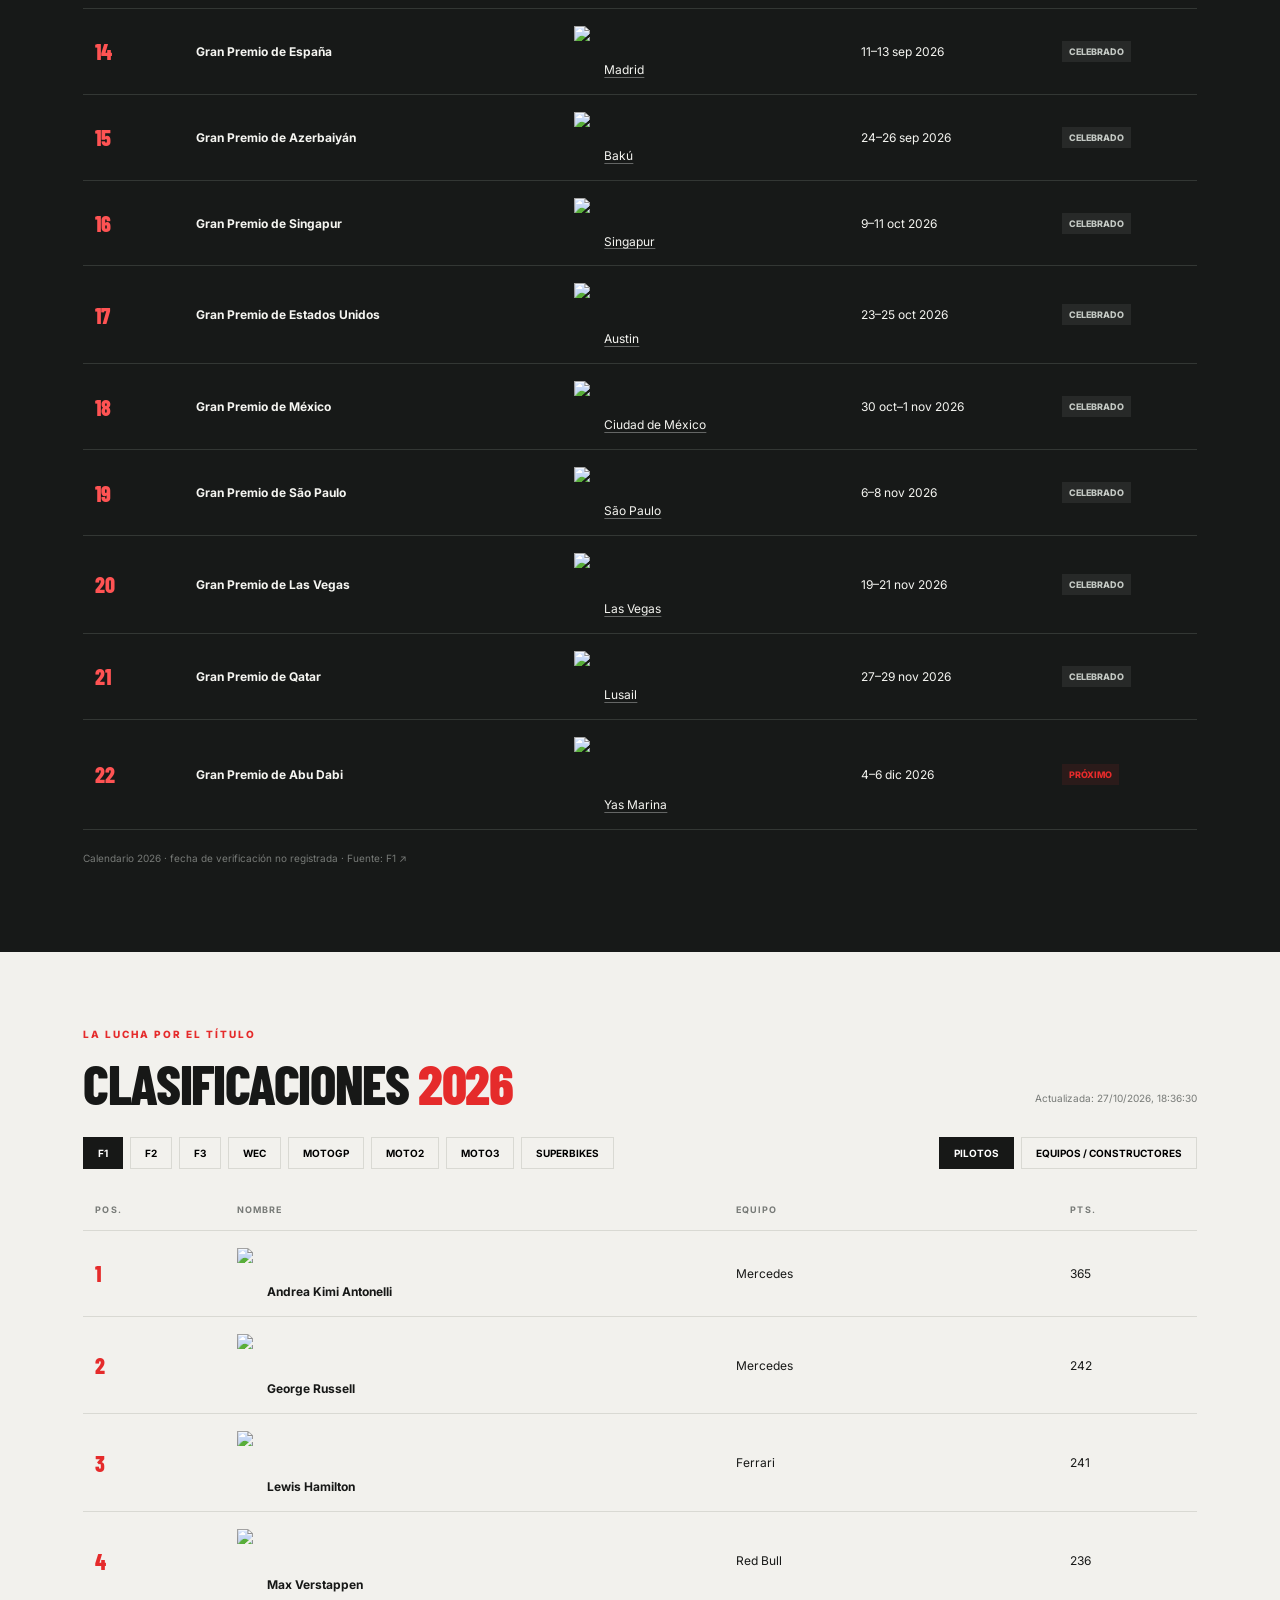
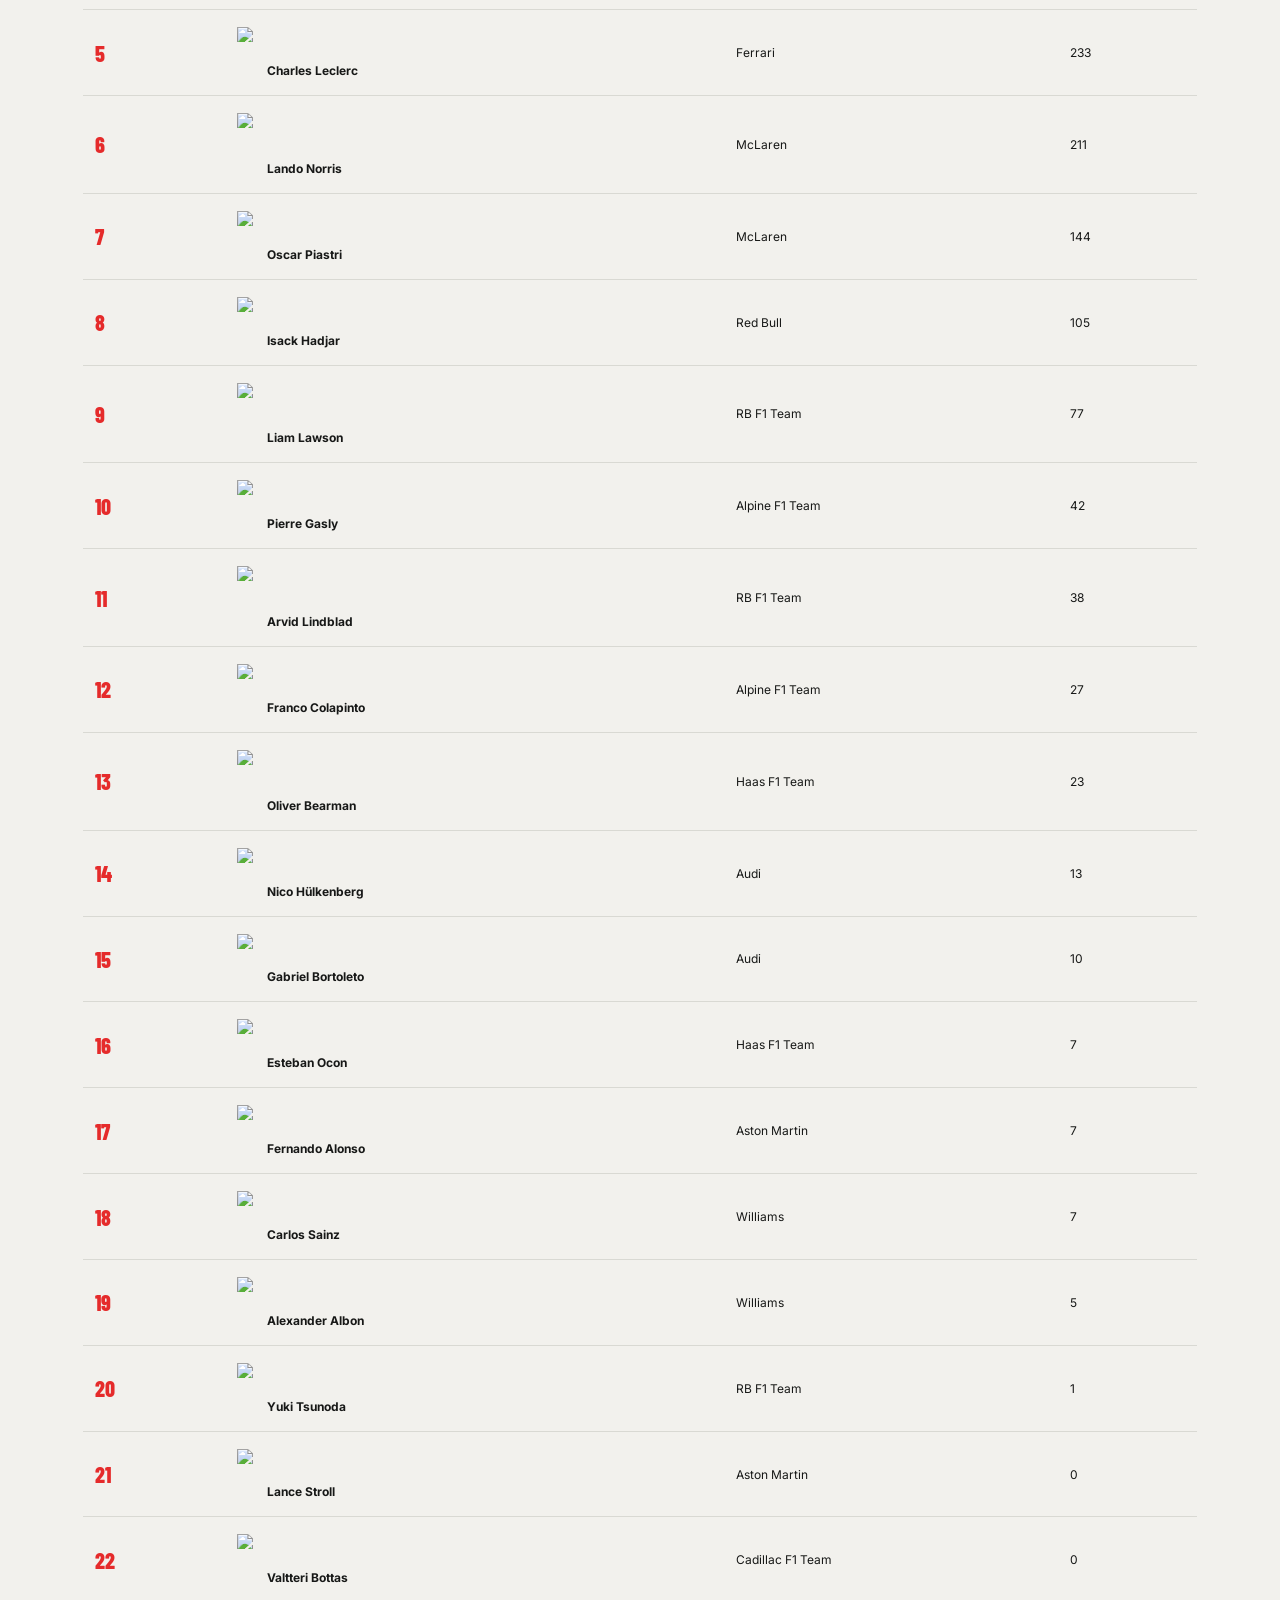
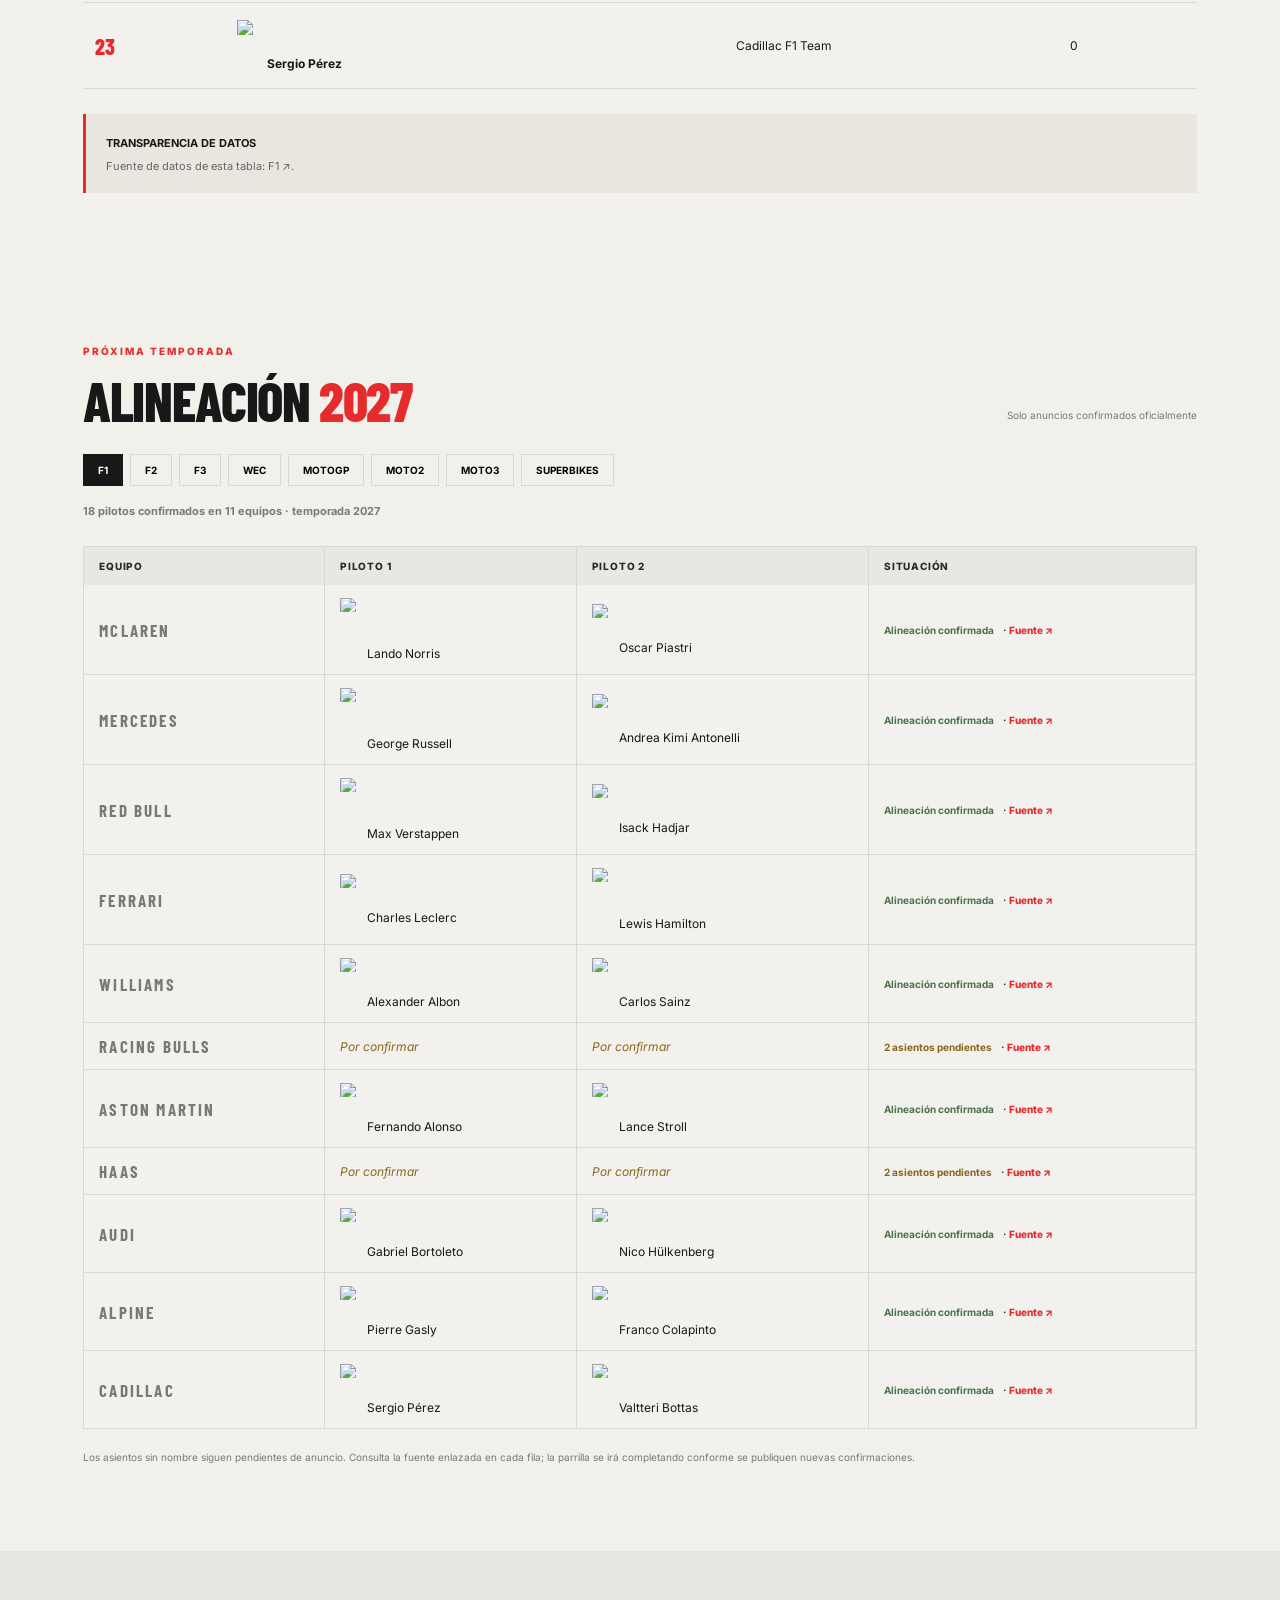
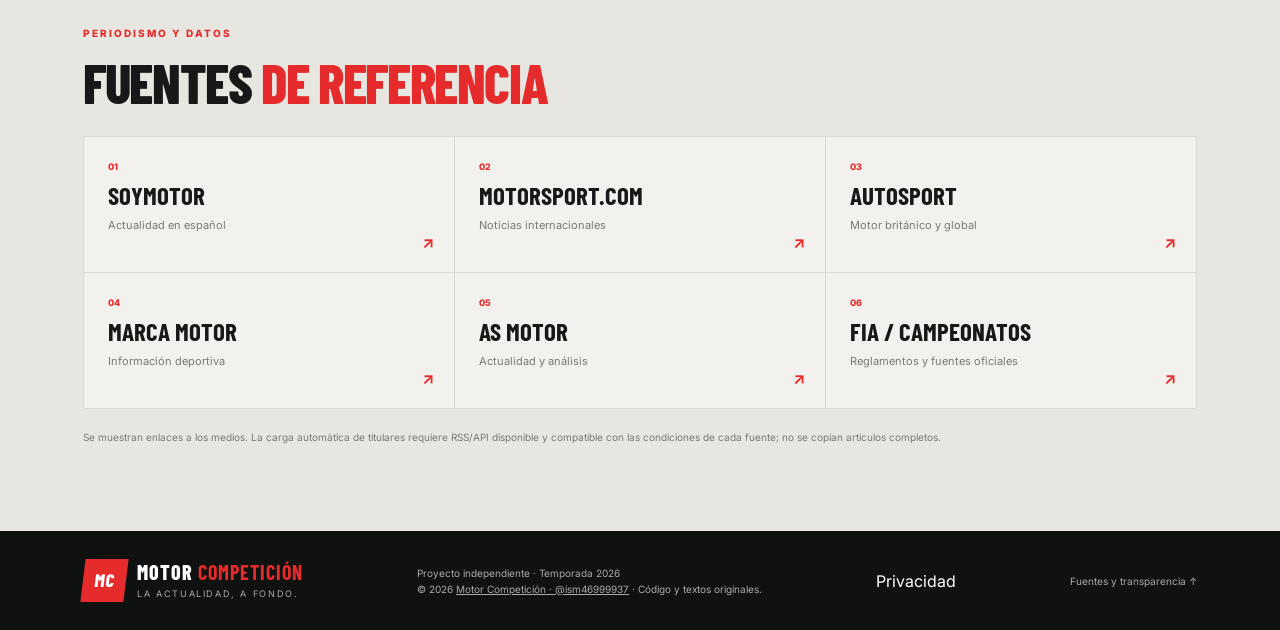
==== commit 8854c91c: "Añade cuentas PHP y mejora la cobertura de la app" ====
--- a/index.html
+++ b/index.html
@@ -2,7 +2,7 @@
 <html lang="es">
 <head>
   <meta charset="utf-8"><meta name="viewport" content="width=device-width, initial-scale=1">
-  <meta name="description" content="Noticias, calendarios y clasificaciones de Fórmula 1, Fórmula 2, Fórmula 3, WEC y motociclismo.">
+  <meta name="description" content="Tu agenda de carreras, noticias y clasificaciones de F1, F2, F3, WEC, MotoGP, Moto2, Moto3 y WorldSBK en un solo sitio.">
   <meta name="theme-color" content="#e10600">
   <meta name="mobile-web-app-capable" content="yes">
   <meta name="apple-mobile-web-app-capable" content="yes">
@@ -14,20 +14,20 @@
   <title>Motor Competición | Noticias, calendarios y clasificaciones</title>
   <link rel="preconnect" href="https://fonts.googleapis.com">
   <link href="https://fonts.googleapis.com/css2?family=Barlow+Condensed:wght@500;600;700;800&family=Inter:wght@400;500;600;700&display=swap" rel="stylesheet">
-  <link rel="stylesheet" href="styles.css">
+  <link rel="stylesheet" href="styles.css?v=language-flags-20261027">
 </head>
 <body>
 <header class="site-header">
   <a class="brand" href="#" aria-label="Motor Competición, inicio"><span class="brand-mark" aria-hidden="true">MC<span>↗</span></span><span class="brand-wordmark">MOTOR <b>COMPETICIÓN</b><small>La actualidad, a fondo.</small></span></a>
   <button class="menu-toggle" id="menuToggle" aria-label="Abrir menú">☰</button>
-  <nav id="mainNav"><a href="#noticias">Noticias</a><a href="#calendario">Calendario 2026</a><a href="live-events.html">Eventos en directo</a><a href="#clasificaciones">Clasificaciones</a><a href="#alineacion">Alineación 2027</a><a href="#fuentes">Fuentes</a><button class="install-app" id="installApp" type="button">Instalar app</button></nav>
+  <nav id="mainNav"><a href="#agenda">Mi agenda</a><a href="#noticias">Noticias</a><a href="#calendario">Calendario 2026</a><a href="live-events.html">Eventos en directo</a><a href="#clasificaciones">Clasificaciones</a><a href="#alineacion">Alineación 2027</a><a href="#fuentes">Fuentes</a><button class="account-open" id="accountOpen" type="button">Iniciar sesión</button><button class="install-app" id="installApp" type="button">Instalar app</button></nav>
 </header>
 <main>
   <section class="hero">
     <div class="hero-copy"><p class="eyebrow"><span class="live-dot"></span> MOTORSPORT · TEMPORADA 2026</p>
       <h1>LA PASIÓN<br>NO TIENE <em>LÍMITES.</em></h1>
-      <p class="hero-lead">Actualidad, análisis y resultados de la Fórmula 1, F2, F3 y el Mundial de Resistencia.</p>
-      <a class="primary-btn" href="#noticias">Explorar actualidad <span>↗</span></a>
+      <p class="hero-lead">Tu agenda de carreras, noticias y clasificaciones de F1 a MotoGP, WEC y Superbikes. Elige qué sigues y consulta las fechas y fuentes oficiales desde un mismo sitio.</p>
+      <a class="primary-btn" href="#agenda">Configurar mi agenda <span>↗</span></a>
     </div>
     <div class="hero-art" role="img" aria-label="Gráfico de competición automovilística">
       <div class="speed-line line-one"></div><div class="speed-line line-two"></div>
@@ -36,10 +36,17 @@
     </div>
   </section>
   <div class="series-strip"><span>COBERTURA</span><a href="#clasificaciones">FÓRMULA 1</a><a href="#clasificaciones">FÓRMULA 2</a><a href="#clasificaciones">FÓRMULA 3</a><a href="#calendario">WEC</a><a href="#calendario">MOTOGP</a><a href="#calendario">MOTO2</a><a href="#calendario">MOTO3</a><a href="#calendario">SUPERBIKES</a></div>
+  <section class="section agenda-section" id="agenda">
+    <div class="section-heading"><div><p class="eyebrow">TU TEMPORADA</p><h2>Mi <em>agenda</em></h2></div><span class="section-note" id="agendaStatus">Elige las categorías que sigues</span></div>
+    <div class="agenda-controls" id="agendaSeries" aria-label="Categorías de mi agenda"></div>
+    <div class="agenda-grid" id="agendaGrid" aria-live="polite"></div>
+    <div class="agenda-actions"><button class="primary-btn" id="agendaExport" type="button">Añadir carreras al calendario <span>↗</span></button><button class="text-button" id="accountOpenAgenda" type="button">Guardar mis preferencias con una cuenta</button></div>
+    <p class="fine-print" id="agendaDisclaimer">Las fechas reflejan el fin de semana del evento, no la hora de la primera sesión. Consulta el enlace oficial de cada prueba para confirmar horarios y cambios.</p>
+  </section>
   <section class="section" id="noticias">
     <div class="section-heading"><div><p class="eyebrow">LO ÚLTIMO</p><h2>Noticias <em>destacadas</em></h2></div><span class="section-note" id="newsStatus">Cargando fuentes…</span></div>
-    <div class="news-language-row" id="newsLanguageFilters" aria-label="Idioma de las noticias"><button class="news-language active" type="button" data-language="es">🇪🇸 Español</button><button class="news-language" type="button" data-language="en">🇬🇧 English</button><button class="news-language" type="button" data-language="all">Todas</button></div>
-    <div class="filter-row" id="newsFilters"><button class="filter active" data-series="Todos">Todo</button><button class="filter" data-series="F1">F1</button><button class="filter" data-series="F2">F2</button><button class="filter" data-series="F3">F3</button><button class="filter" data-series="WEC">WEC</button><button class="filter" data-series="MotoGP">MotoGP</button><button class="filter" data-series="Moto2">Moto2</button><button class="filter" data-series="Moto3">Moto3</button></div>
+    <div class="news-language-row" id="newsLanguageFilters" aria-label="Idioma de las noticias"><button class="news-language active" type="button" data-language="es" aria-label="Noticias en castellano" title="Noticias en castellano">🇪🇸</button><button class="news-language" type="button" data-language="en" aria-label="News in English" title="News in English">🇬🇧</button><button class="news-language" type="button" data-language="all">Todas</button></div>
+    <div class="filter-row" id="newsFilters"><button class="filter active" data-series="Todos">Todo</button><button class="filter" data-series="F1">F1</button><button class="filter" data-series="F2">F2</button><button class="filter" data-series="F3">F3</button><button class="filter" data-series="WEC">WEC</button><button class="filter" data-series="MotoGP">MotoGP</button><button class="filter" data-series="Moto2">Moto2</button><button class="filter" data-series="Moto3">Moto3</button><button class="filter" data-series="Superbikes">Superbikes</button></div>
     <div class="news-grid" id="newsGrid"><article class="news-card skeleton"></article><article class="news-card skeleton"></article><article class="news-card skeleton"></article></div>
     <p class="fine-print">Los titulares y extractos pertenecen a sus fuentes originales. Consulta cada medio para leer el artículo completo.</p>
   </section>
@@ -75,7 +82,28 @@
     <p class="fine-print">Se muestran enlaces a los medios. La carga automática de titulares requiere RSS/API disponible y compatible con las condiciones de cada fuente; no se copian artículos completos.</p>
   </section>
 </main>
-<footer><a class="brand" href="#"><span class="brand-mark">MC</span><span>MOTOR <b>COMPETICIÓN</b><small>La actualidad, a fondo.</small></span></a><span>Proyecto independiente · Temporada 2026</span><a href="#fuentes">Fuentes y transparencia ↑</a></footer>
-<script src="app.js?v=spanish-news-1"></script>
-<script src="language.js?v=buttons-2"></script>
+<footer><a class="brand" href="#"><span class="brand-mark">MC</span><span>MOTOR <b>COMPETICIÓN</b><small>La actualidad, a fondo.</small></span></a><span>Proyecto independiente · Temporada 2026<br>© 2026 <a href="https://github.com/ism46999937" target="_blank" rel="noopener">Motor Competición · @ism46999937</a> · Código y textos originales.</span><a href="privacy.html">Privacidad</a><a href="#fuentes">Fuentes y transparencia ↑</a></footer>
+<dialog class="account-dialog" id="accountDialog" aria-labelledby="accountTitle">
+  <div class="account-panel">
+    <button class="dialog-close" id="accountClose" type="button" aria-label="Cerrar">×</button>
+    <p class="eyebrow">MI MOTOR COMPETICIÓN</p><h2 id="accountTitle">Tu <em>cuenta</em></h2>
+    <p class="account-description" id="accountDescription">Regístrate para guardar tus categorías y preferencias de avisos entre dispositivos. Las cuentas requieren el servicio PHP del sitio.</p>
+    <p class="account-status" id="accountStatus" role="status" aria-live="polite"></p>
+    <form id="accountForm" class="account-form">
+      <label>Correo electrónico<input id="accountEmail" name="email" type="email" autocomplete="email" required maxlength="254"></label>
+      <label>Contraseña<input id="accountPassword" name="password" type="password" autocomplete="current-password" minlength="12" required><small>Mínimo 12 caracteres.</small></label>
+      <div class="account-form-actions"><button class="primary-btn" id="accountSubmit" type="submit">Iniciar sesión</button><button class="text-button" id="accountMode" type="button">Crear cuenta</button></div>
+    </form>
+    <div id="accountPreferences" hidden>
+      <p id="accountWelcome"></p>
+      <fieldset><legend>Categorías para tu agenda</legend><div class="account-preference-series" id="accountPreferenceSeries"></div></fieldset>
+      <fieldset><legend>Equipos que quieres seguir</legend><div class="account-preference-series" id="accountPreferenceTeams"></div><p class="fine-print">Se usan para priorizar avisos de noticias. Las listas cambian según los datos cargados.</p></fieldset>
+      <fieldset><legend>Avisos mientras la app está abierta</legend><label class="check-line"><input type="checkbox" id="alertRaceWeekend"> Avisarme al comenzar el fin de semana de carrera</label><label class="check-line"><input type="checkbox" id="alertNews"> Avisarme si se actualiza el panel de noticias</label><label class="check-line"><input type="checkbox" id="hideSpoilers"> Ocultar resultados para evitar spoilers</label><label>Antelación<select id="alertLead"><option value="15">15 minutos</option><option value="30">30 minutos</option><option value="60">1 hora</option></select></label><p class="fine-print">Los avisos locales requieren permitir notificaciones y tener abierta la app. Los avisos push con la app cerrada requieren configurar un servicio de notificaciones en el alojamiento.</p></fieldset>
+      <div class="account-form-actions"><button class="primary-btn" id="savePreferences" type="button">Guardar preferencias</button><button class="text-button" id="accountLogout" type="button">Cerrar sesión</button><button class="delete-account" id="deleteAccount" type="button">Eliminar mi cuenta</button></div>
+    </div>
+    <p class="account-privacy">Al crear una cuenta se almacenan tu correo, una contraseña protegida mediante hash y tus preferencias. <a href="privacy.html">Leer privacidad y eliminación de cuenta</a>.</p>
+  </div>
+</dialog>
+<script src="app.js?v=language-flags-20261027"></script>
+<script src="language.js?v=language-flags-20261027"></script>
 </body></html>
--- a/styles.css
+++ b/styles.css
@@ -65,22 +65,16 @@
   text-transform: uppercase;
 }
 
-.brand-logo {
-  display: block;
-  width: clamp(132px, 24vw, 170px);
-  height: 50px;
-  object-fit: contain;
-  flex: 0 0 auto;
-}
-
-@media (max-width: 520px) {
-  .site-header { padding-left: 4%; padding-right: 4%; }
-  .brand { min-width: 0; gap: 0; }
-  .brand-logo { width: 145px; height: 44px; }
-}
-
-.brand-tagline {
-  display: none;
+.brand-mark {
+  display: grid;
+  place-items: center;
+  background: #e52b2b;
+  color: white;
+  font-size: 18px;
+  font-weight: 800;
+  width: 43px;
+  height: 43px;
+  transform: skew(-7deg);
 }
 
 nav {
@@ -1376,58 +1370,403 @@
     grid-template-columns: 1fr;
   }
 }
-
-
-/* Selector de idioma ES/EN */
-.site-header {
+.agenda-section {
+  background: #f0efea;
+}
+
+.agenda-controls, .account-preference-series {
+  display: flex;
+  flex-wrap: wrap;
+  gap: 8px;
+}
+
+.agenda-chip, .check-chip {
+  cursor: pointer;
+}
+
+.agenda-chip input, .check-chip input {
+  position: absolute;
+  opacity: 0;
+  pointer-events: none;
+}
+
+.agenda-chip span, .check-chip span {
+  display: inline-flex;
+  align-items: center;
+  border: 1px solid #d9d9d3;
+  background: #fff;
+  padding: 10px 14px;
+  font-size: 10px;
+  font-weight: 800;
+  letter-spacing: 0.08em;
+}
+
+.agenda-chip input:checked + span, .check-chip input:checked + span {
+  background: #171817;
+  color: #fff;
+  border-color: #171817;
+}
+
+.agenda-chip input:focus-visible + span, .check-chip input:focus-visible + span {
+  outline: 3px solid #e52b2b70;
+  outline-offset: 2px;
+}
+
+.agenda-grid {
+  display: grid;
+  grid-template-columns: repeat(3, minmax(0, 1fr));
+  gap: 14px;
+  margin-top: 22px;
+}
+
+.agenda-card {
+  display: flex;
+  flex-direction: column;
+  min-height: 255px;
+  background: #fff;
+  border: 1px solid #e1dfd9;
+  padding: 22px;
+}
+
+.agenda-card-top {
+  display: flex;
+  justify-content: space-between;
+  gap: 12px;
+  color: #e52b2b;
+  font-size: 9px;
+  font-weight: 800;
+  letter-spacing: 0.1em;
+  text-transform: uppercase;
+}
+
+.agenda-card h3 {
+  font: 800 28px/0.98 "Barlow Condensed", sans-serif;
+  text-transform: uppercase;
+  margin: 24px 0 6px;
+}
+
+.agenda-location, .agenda-context, .agenda-time-note {
+  font-size: 11px;
+  line-height: 1.55;
+  color: #666;
+  margin: 6px 0;
+}
+
+.agenda-countdown {
+  color: #e52b2b;
+  font-size: 13px;
+  margin-top: 12px;
+}
+
+.agenda-context {
+  margin-top: 13px;
+}
+
+.agenda-time-note {
+  margin-top: auto;
+  padding-top: 12px;
+}
+
+.agenda-card .card-link {
+  font-size: 10px;
+  font-weight: 800;
+  text-transform: uppercase;
+  letter-spacing: 0.07em;
+  margin-top: 10px;
+}
+
+.agenda-empty {
+  grid-column: 1/-1;
+  min-height: 130px;
+}
+
+.agenda-empty h3 {
+  margin: 5px 0 8px;
+}
+
+.agenda-actions {
+  display: flex;
+  align-items: center;
+  flex-wrap: wrap;
   gap: 18px;
-}
-.site-header nav {
-  margin-left: auto;
+  margin-top: 20px;
+}
+
+.agenda-actions .primary-btn {
+  border: 0;
+  cursor: pointer;
+}
+
+.agenda-actions .primary-btn:disabled {
+  opacity: 0.45;
+  cursor: not-allowed;
+}
+
+.text-button {
+  border: 0;
+  background: none;
+  color: #e52b2b;
+  font: 800 10px "Inter", sans-serif;
+  letter-spacing: 0.06em;
+  text-transform: uppercase;
+  cursor: pointer;
+}
+
+.account-open {
+  border: 1px solid #e52b2b;
+  background: transparent;
+  color: #e52b2b;
+  padding: 9px 11px;
+  font: 800 10px "Inter", sans-serif;
+  text-transform: uppercase;
+  cursor: pointer;
+}
+
+.account-dialog {
+  width: min(560px, 100% - 28px);
+  max-height: calc(100% - 28px);
+  padding: 0;
+  border: 0;
+  background: transparent;
+  color: #171817;
+}
+
+.account-dialog::backdrop {
+  background: #101211b8;
+  backdrop-filter: blur(3px);
+}
+
+.account-panel {
+  position: relative;
+  max-height: calc(100vh - 40px);
+  overflow: auto;
+  padding: clamp(24px, 6vw, 42px);
+  background: #f2f1ed;
+  box-shadow: 0 20px 70px #0004;
+}
+
+.account-panel h2 {
+  font: 800 42px/0.95 "Barlow Condensed", sans-serif;
+  text-transform: uppercase;
+  margin-bottom: 12px;
+}
+
+.account-description, .account-privacy {
+  font-size: 12px;
+  line-height: 1.6;
+  color: #777a77;
+}
+
+.account-privacy {
+  border-top: 1px solid #d9d9d3;
+  padding-top: 14px;
+  margin-top: 22px;
+}
+
+.account-privacy a, .account-panel a {
+  color: #e52b2b;
+  text-decoration: underline;
+}
+
+.dialog-close {
+  position: absolute;
+  right: 16px;
+  top: 12px;
+  border: 0;
+  background: transparent;
+  font-size: 28px;
+  cursor: pointer;
+}
+
+.account-status {
+  min-height: 20px;
+  font-size: 12px;
+  font-weight: 700;
+  color: #287a45;
+}
+
+.account-status.error {
+  color: #b42318;
+}
+
+.account-form {
+  display: grid;
+  gap: 14px;
+}
+
+.account-form label, .account-panel fieldset > label:not(.check-line) {
+  display: grid;
+  gap: 7px;
+  font-size: 10px;
+  font-weight: 800;
+  text-transform: uppercase;
+  letter-spacing: 0.06em;
+}
+
+.account-form input, .account-panel select {
+  width: 100%;
+  padding: 12px;
+  border: 1px solid #d9d9d3;
+  background: #fff;
+  font: 14px "Inter", sans-serif;
+  color: #171817;
+}
+
+.account-form label small {
+  font-size: 10px;
+  color: #777a77;
+  text-transform: none;
+  letter-spacing: 0;
+}
+
+.account-form-actions {
+  display: flex;
+  align-items: center;
+  gap: 14px;
+  flex-wrap: wrap;
+}
+
+.account-form-actions .primary-btn {
+  border: 0;
+  cursor: pointer;
+}
+
+.account-panel fieldset {
+  border: 1px solid #d9d9d3;
+  padding: 16px;
+  margin: 18px 0;
+}
+
+.account-panel legend {
+  padding: 0 7px;
+  font-size: 10px;
+  font-weight: 800;
+  letter-spacing: 0.08em;
+  text-transform: uppercase;
+}
+
+.check-line {
+  display: flex;
+  gap: 9px;
+  align-items: center;
+  margin: 12px 0;
+  font-size: 11px;
+  line-height: 1.45;
+}
+
+.check-line input {
+  accent-color: #e52b2b;
+}
+
+.account-panel .fine-print {
+  font-size: 10px;
+}
+
+.delete-account {
+  border: 0;
+  background: none;
+  color: #a22;
+  font: 700 10px "Inter", sans-serif;
+  text-decoration: underline;
+  cursor: pointer;
+}
+
+footer > span {
+  line-height: 1.6;
+}
+
+footer > span a {
+  color: inherit;
+  text-decoration: underline;
+}
+
+.privacy-page > p a {
+  color: #e52b2b;
+  text-decoration: underline;
+}
+
+@media (max-width: 800px) {
+  .agenda-grid {
+    grid-template-columns: repeat(2, minmax(0, 1fr));
+  }
+
+  .account-open {
+    text-align: left;
+  }
+}
+@media (max-width: 520px) {
+  .agenda-grid {
+    grid-template-columns: 1fr;
+  }
+
+  .agenda-chip span {
+    padding: 9px 11px;
+  }
+
+  .agenda-actions {
+    align-items: flex-start;
+    flex-direction: column;
+  }
+
+  .account-panel fieldset {
+    padding: 12px;
+  }
 }
 .language-switch {
   display: flex;
   align-items: center;
-  flex: 0 0 auto;
-  margin-left: 8px;
-}
+  gap: 6px;
+  flex-shrink: 0;
+}
+
 .language-label {
-  position: absolute;
-  width: 1px;
-  height: 1px;
-  padding: 0;
-  margin: -1px;
-  overflow: hidden;
-  clip: rect(0, 0, 0, 0);
-  white-space: nowrap;
-  border: 0;
-}
-#languagePicker {
-  margin: 0;
-  padding: 9px 10px;
-  min-height: 38px;
-  border: 1px solid #d9d9d3;
-  border-radius: 999px;
-  background: #f2f1ed;
+  margin-right: 4px;
+  color: var(--muted);
+  font-size: 9px;
+  font-weight: 700;
+  text-transform: uppercase;
+  letter-spacing: .08em;
+}
+
+.language-button,
+.news-language {
+  display: inline-grid;
+  place-items: center;
+  min-width: 36px;
+  min-height: 36px;
+  padding: 5px;
+  border: 1px solid var(--line);
+  border-radius: 4px;
+  background: transparent;
   color: #171817;
-  font: 700 11px Inter, sans-serif;
+  font: 20px/1 var(--font);
   cursor: pointer;
 }
-.dark-section #languagePicker,
-.schedule-page #languagePicker,
-.live-hero #languagePicker {
-  color: #171817;
-}
+
+.language-button:hover,
+.language-button.active,
+.news-language:hover,
+.news-language.active {
+  border-color: var(--red);
+  background: var(--red);
+  color: #fff;
+}
+
+.news-language-row {
+  display: flex;
+  align-items: center;
+  gap: 7px;
+  margin: 15px 0 20px;
+}
+
+.news-language-row .news-language[data-language="all"] {
+  width: auto;
+  padding: 6px 12px;
+  font: 700 10px var(--font);
+  text-transform: uppercase;
+}
+
 @media (max-width: 800px) {
-  .site-header {
-    gap: 9px;
-  }
-  .language-switch {
-    margin-left: auto;
-  }
-  #languagePicker {
-    max-width: 122px;
-    padding: 8px 7px;
-    font-size: 10px;
-  }
-}
+  .site-header { gap: 10px; }
+  .language-label { display: none; }
+}
